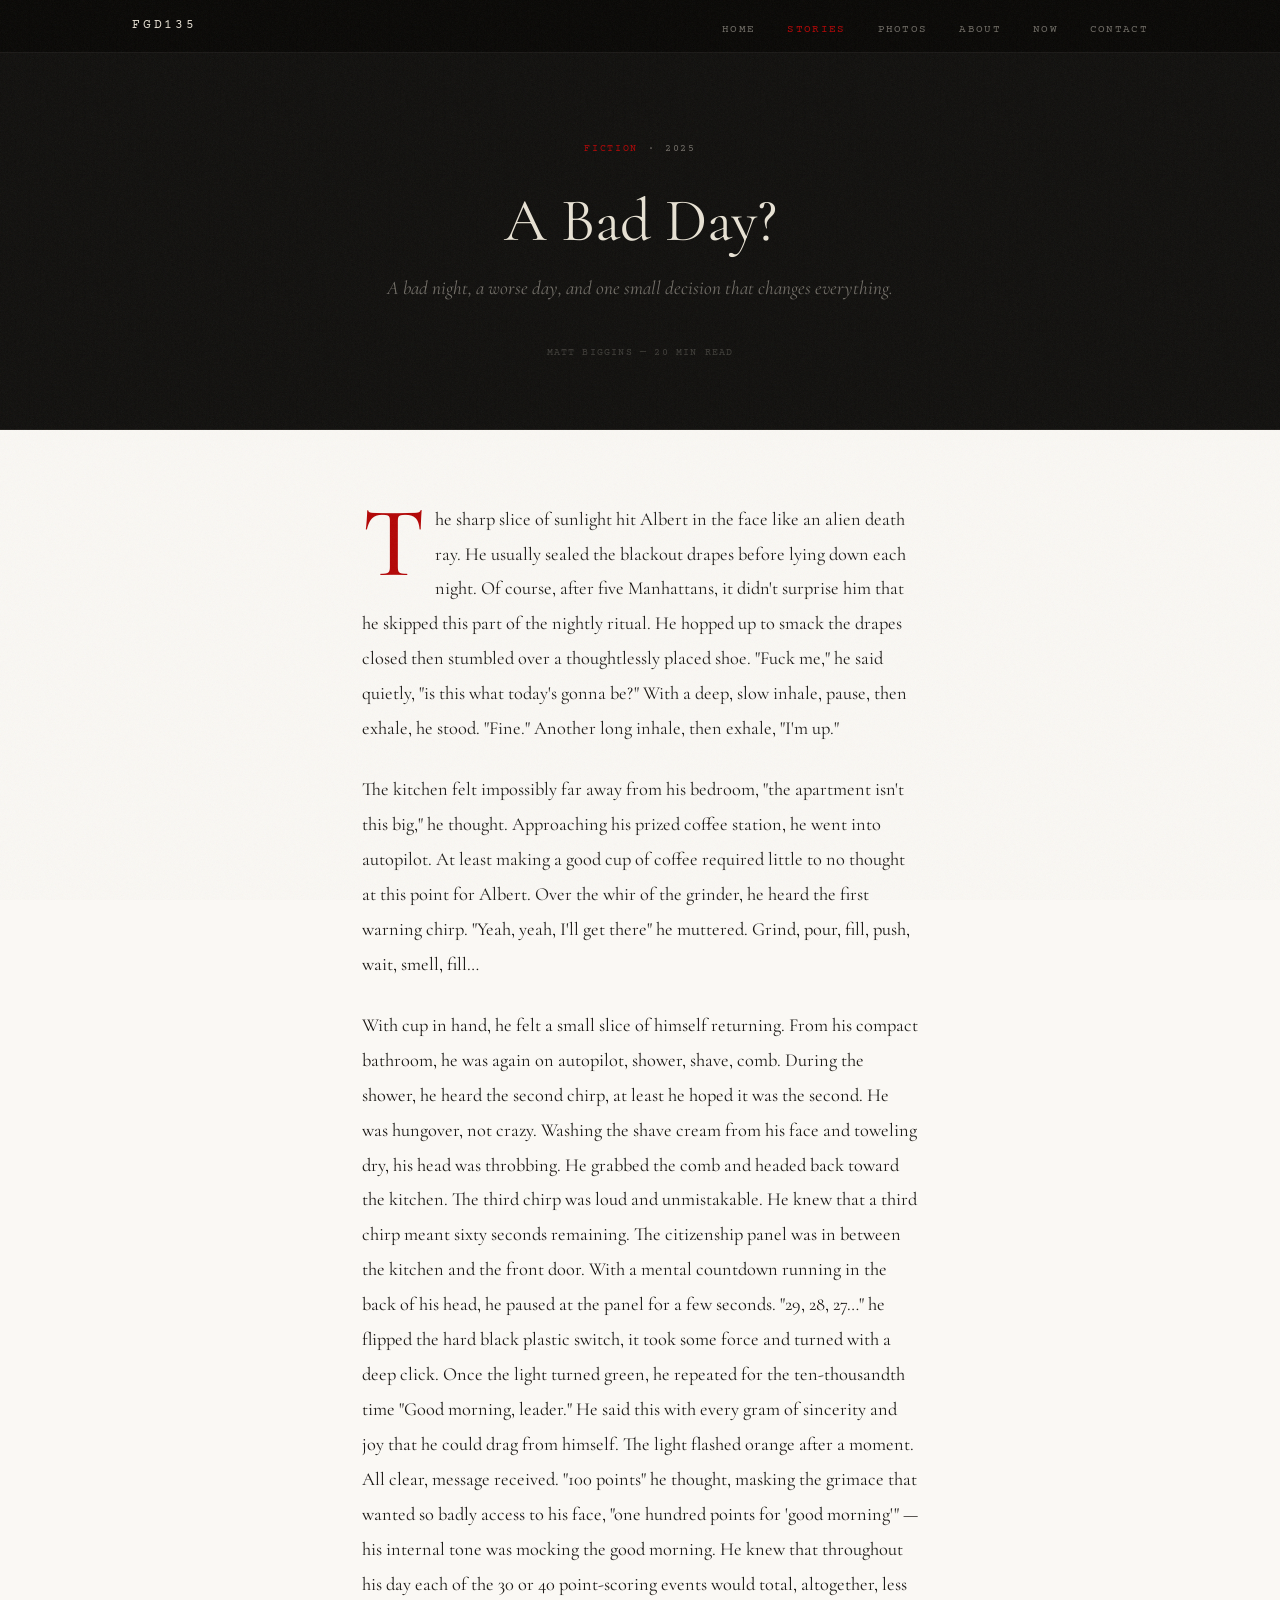
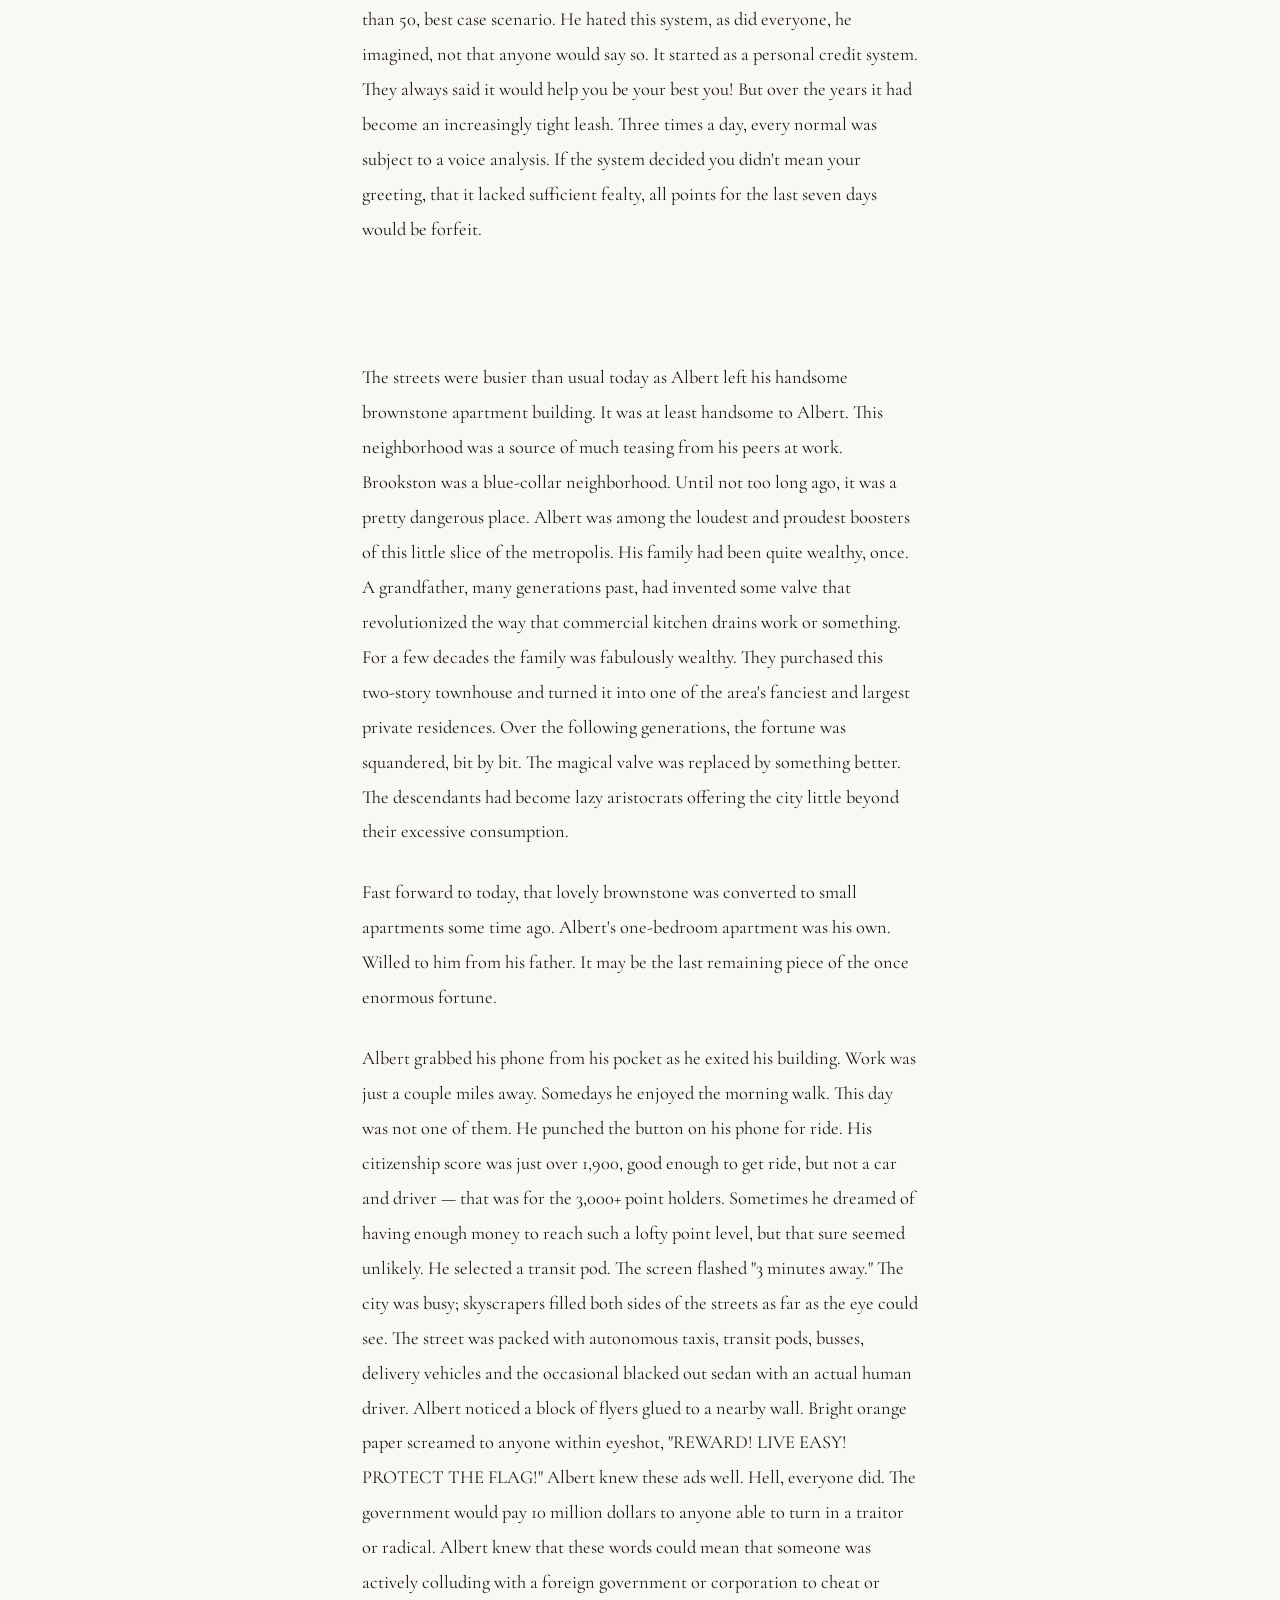
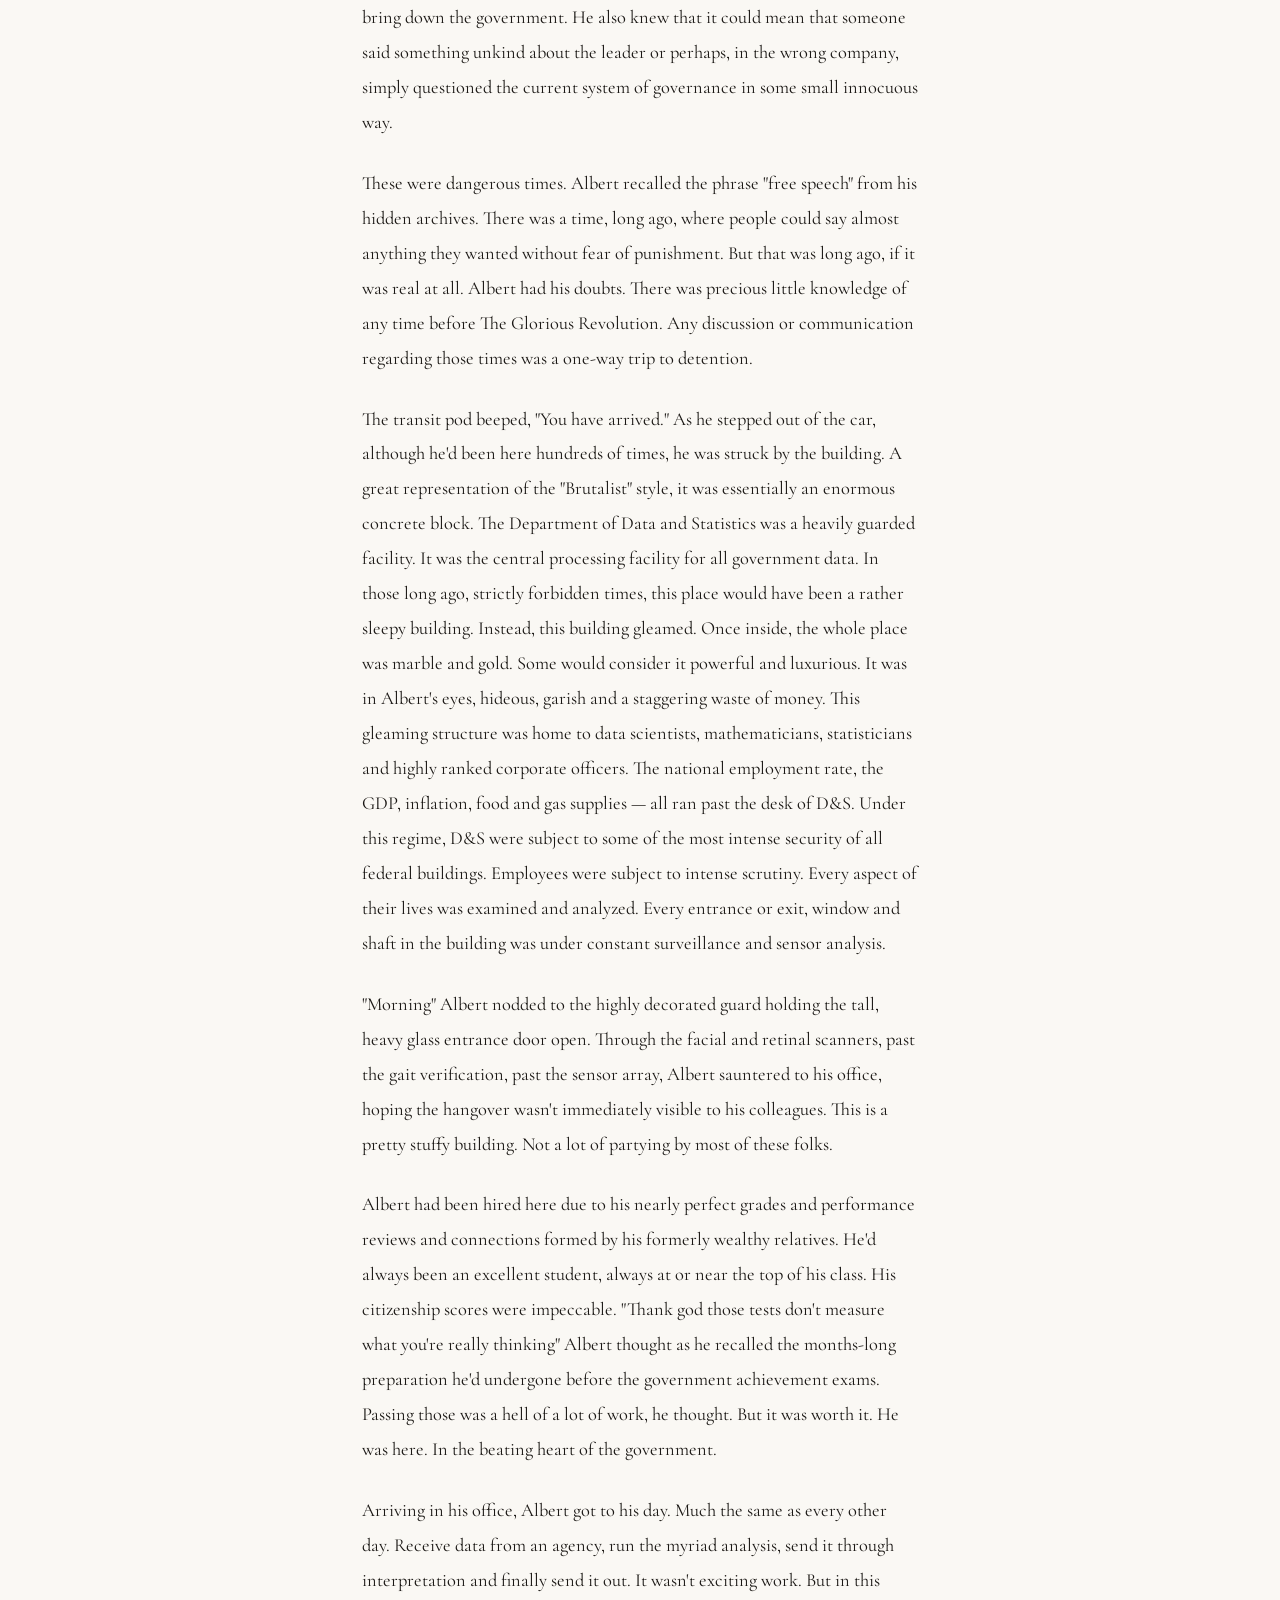
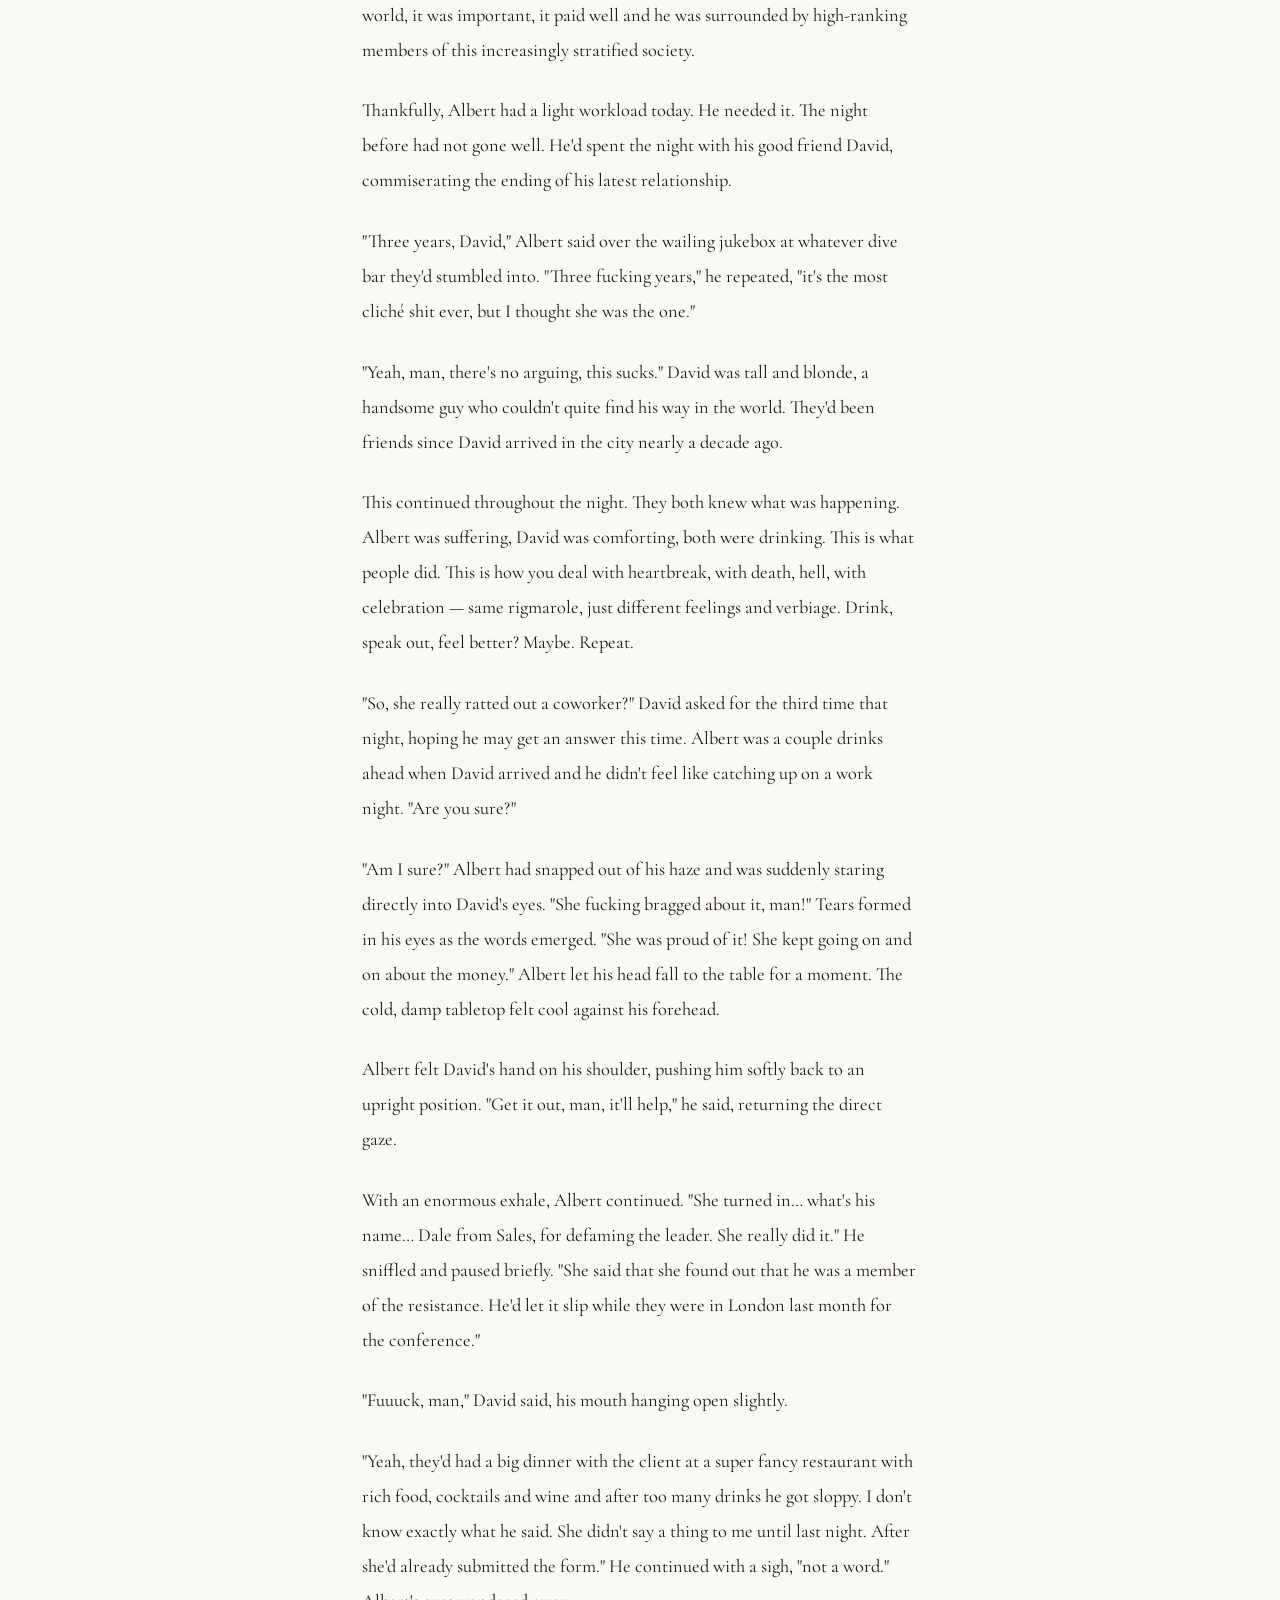
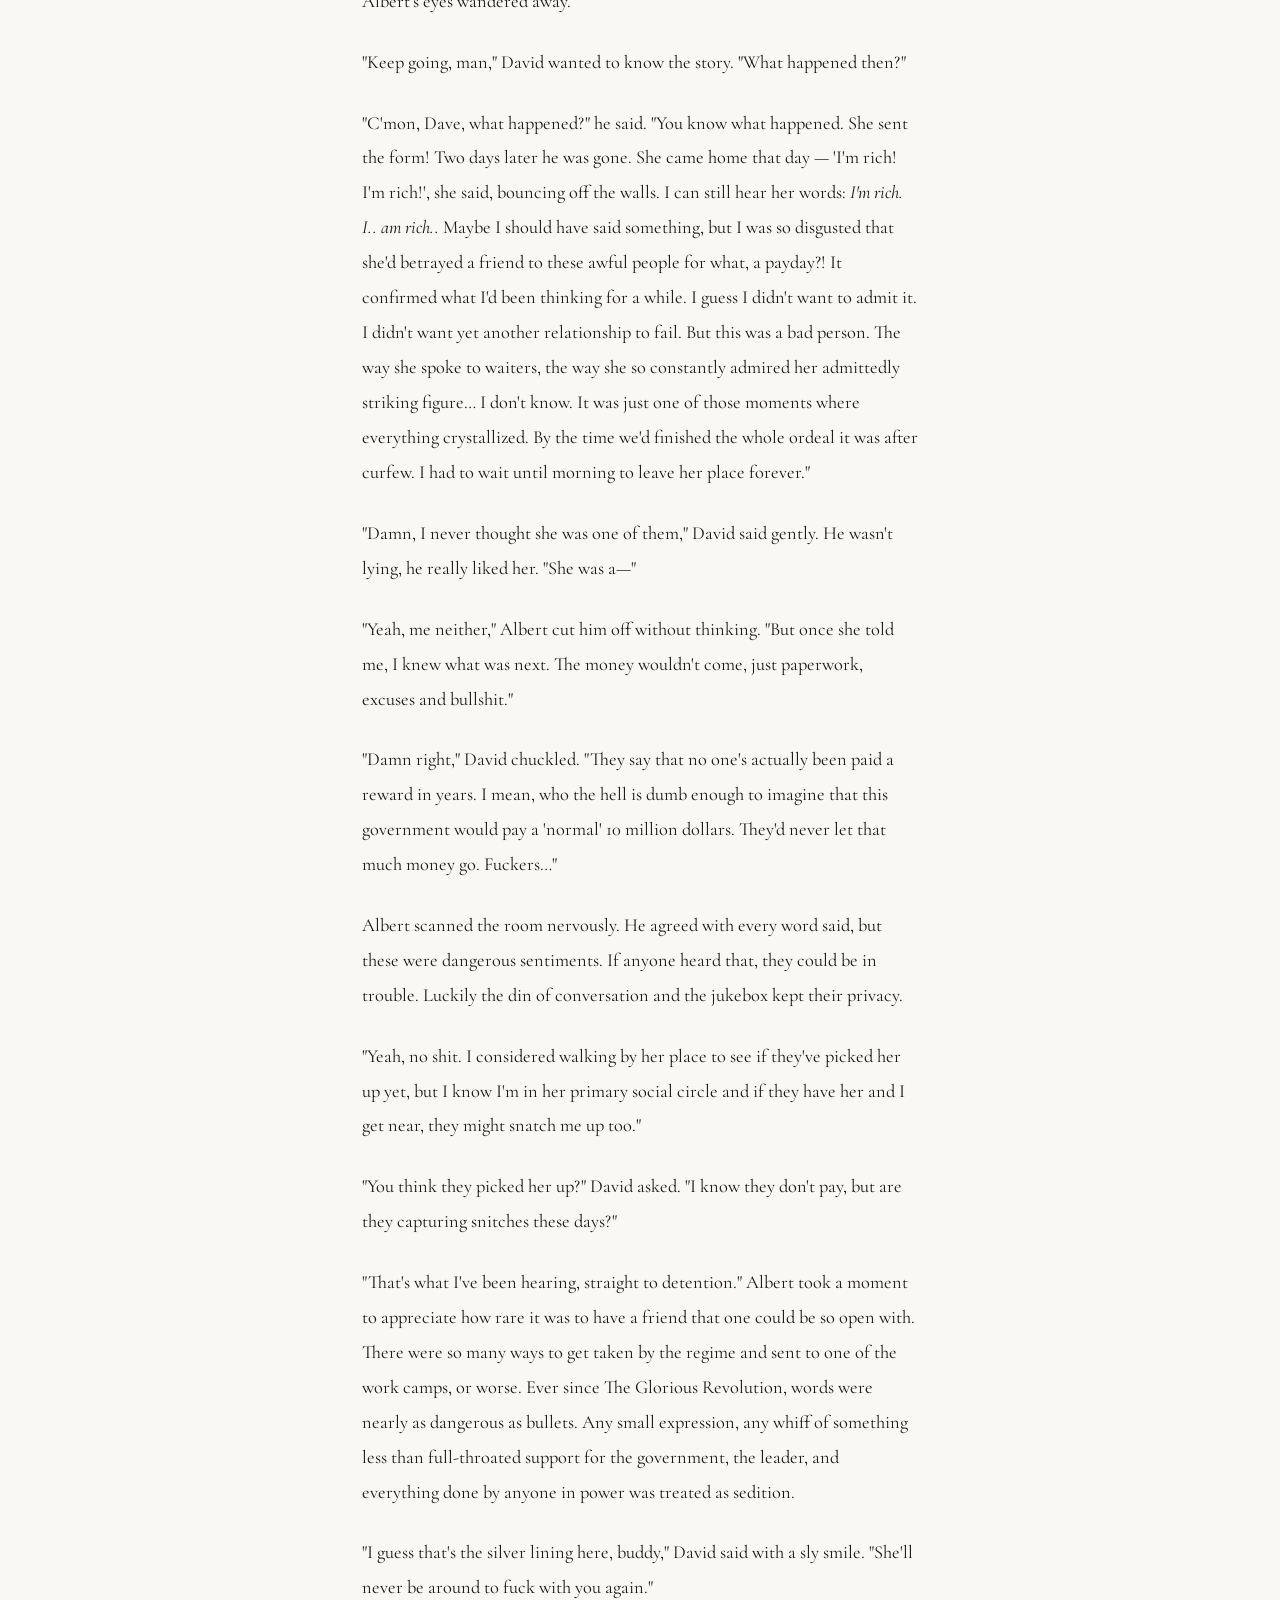
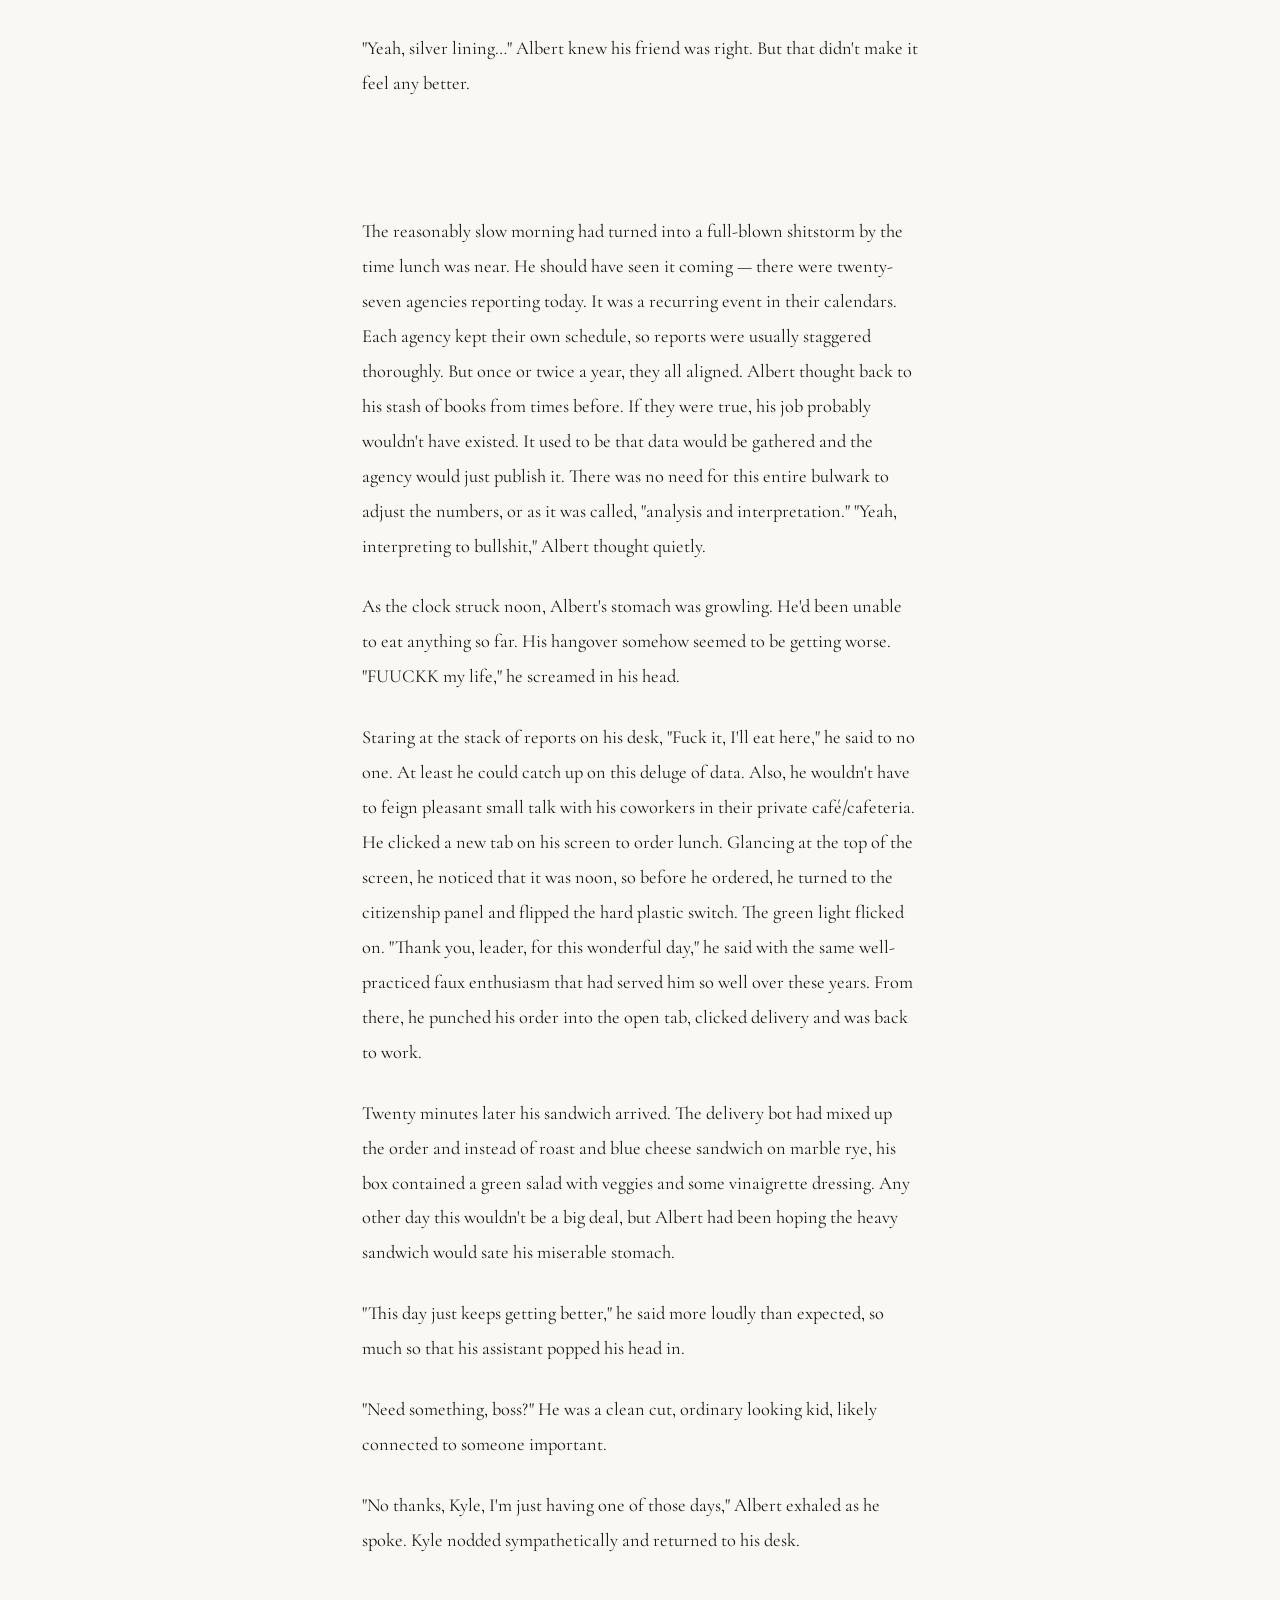
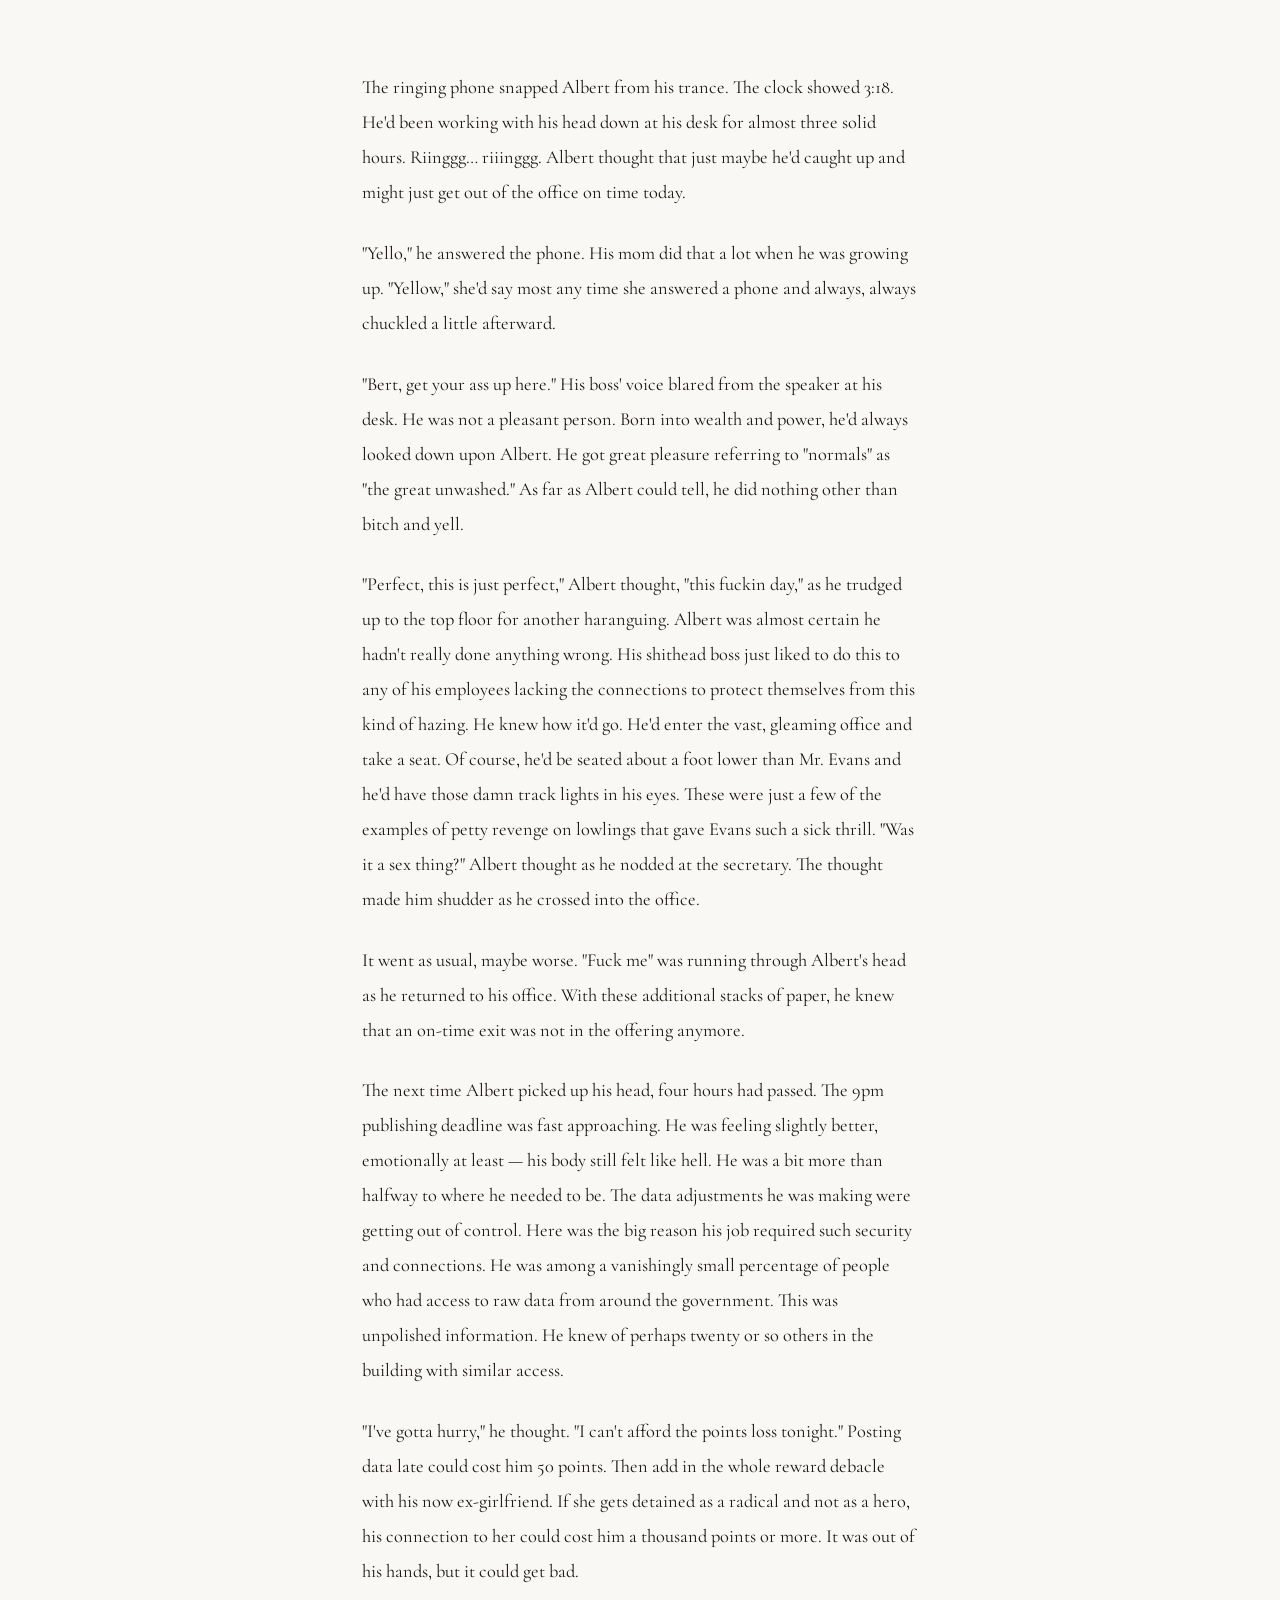
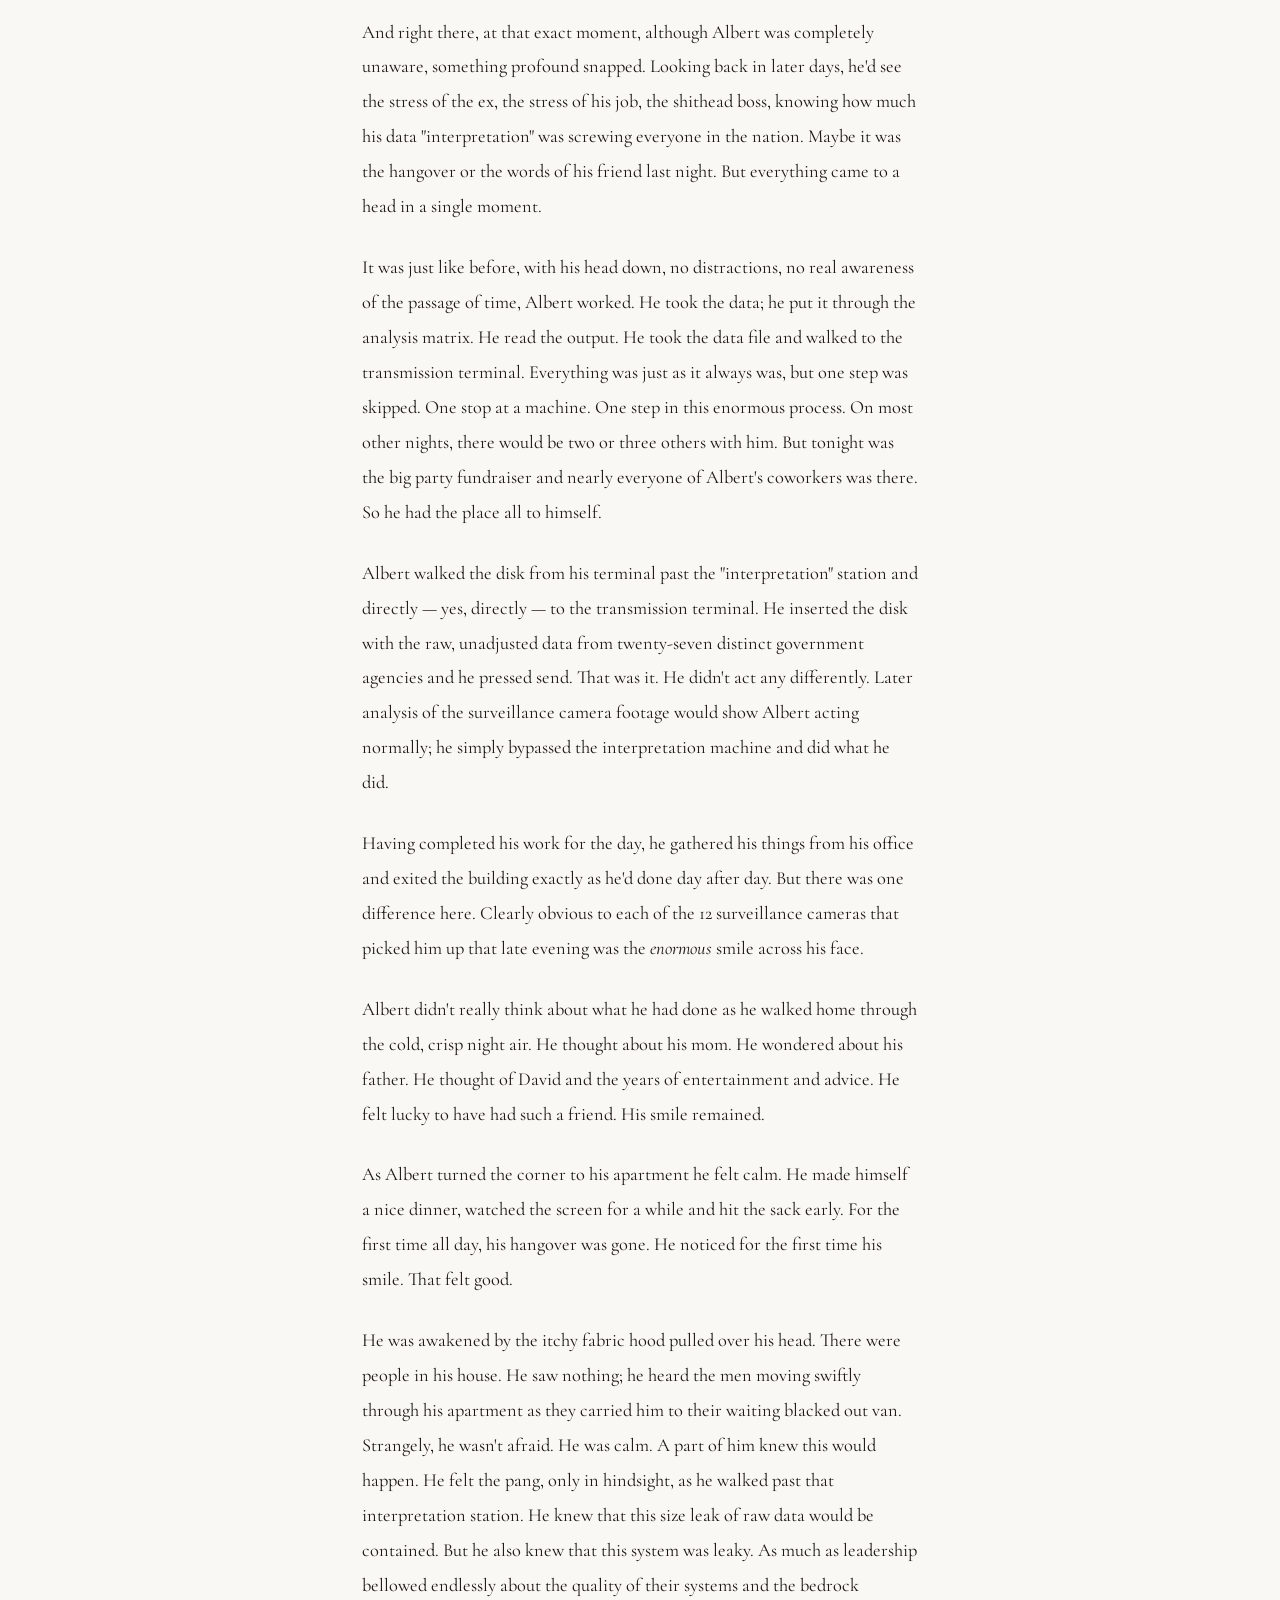
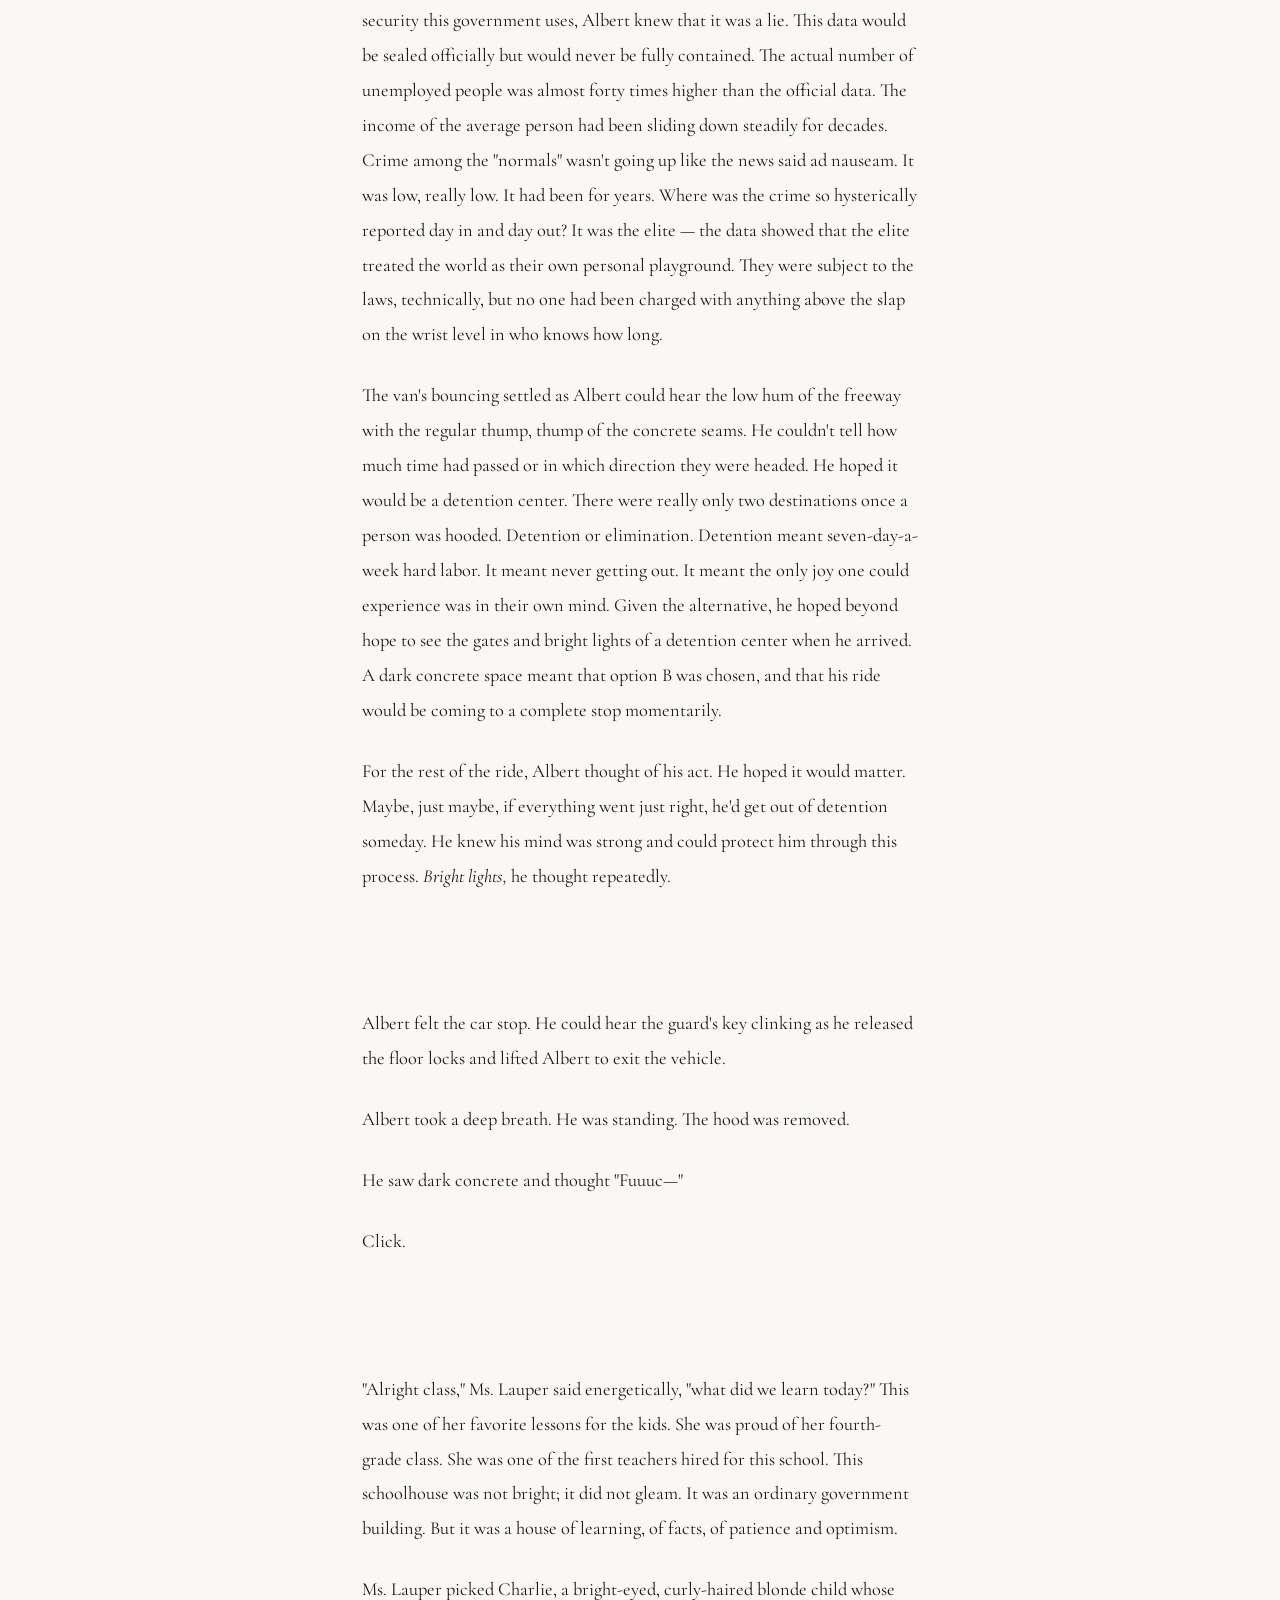
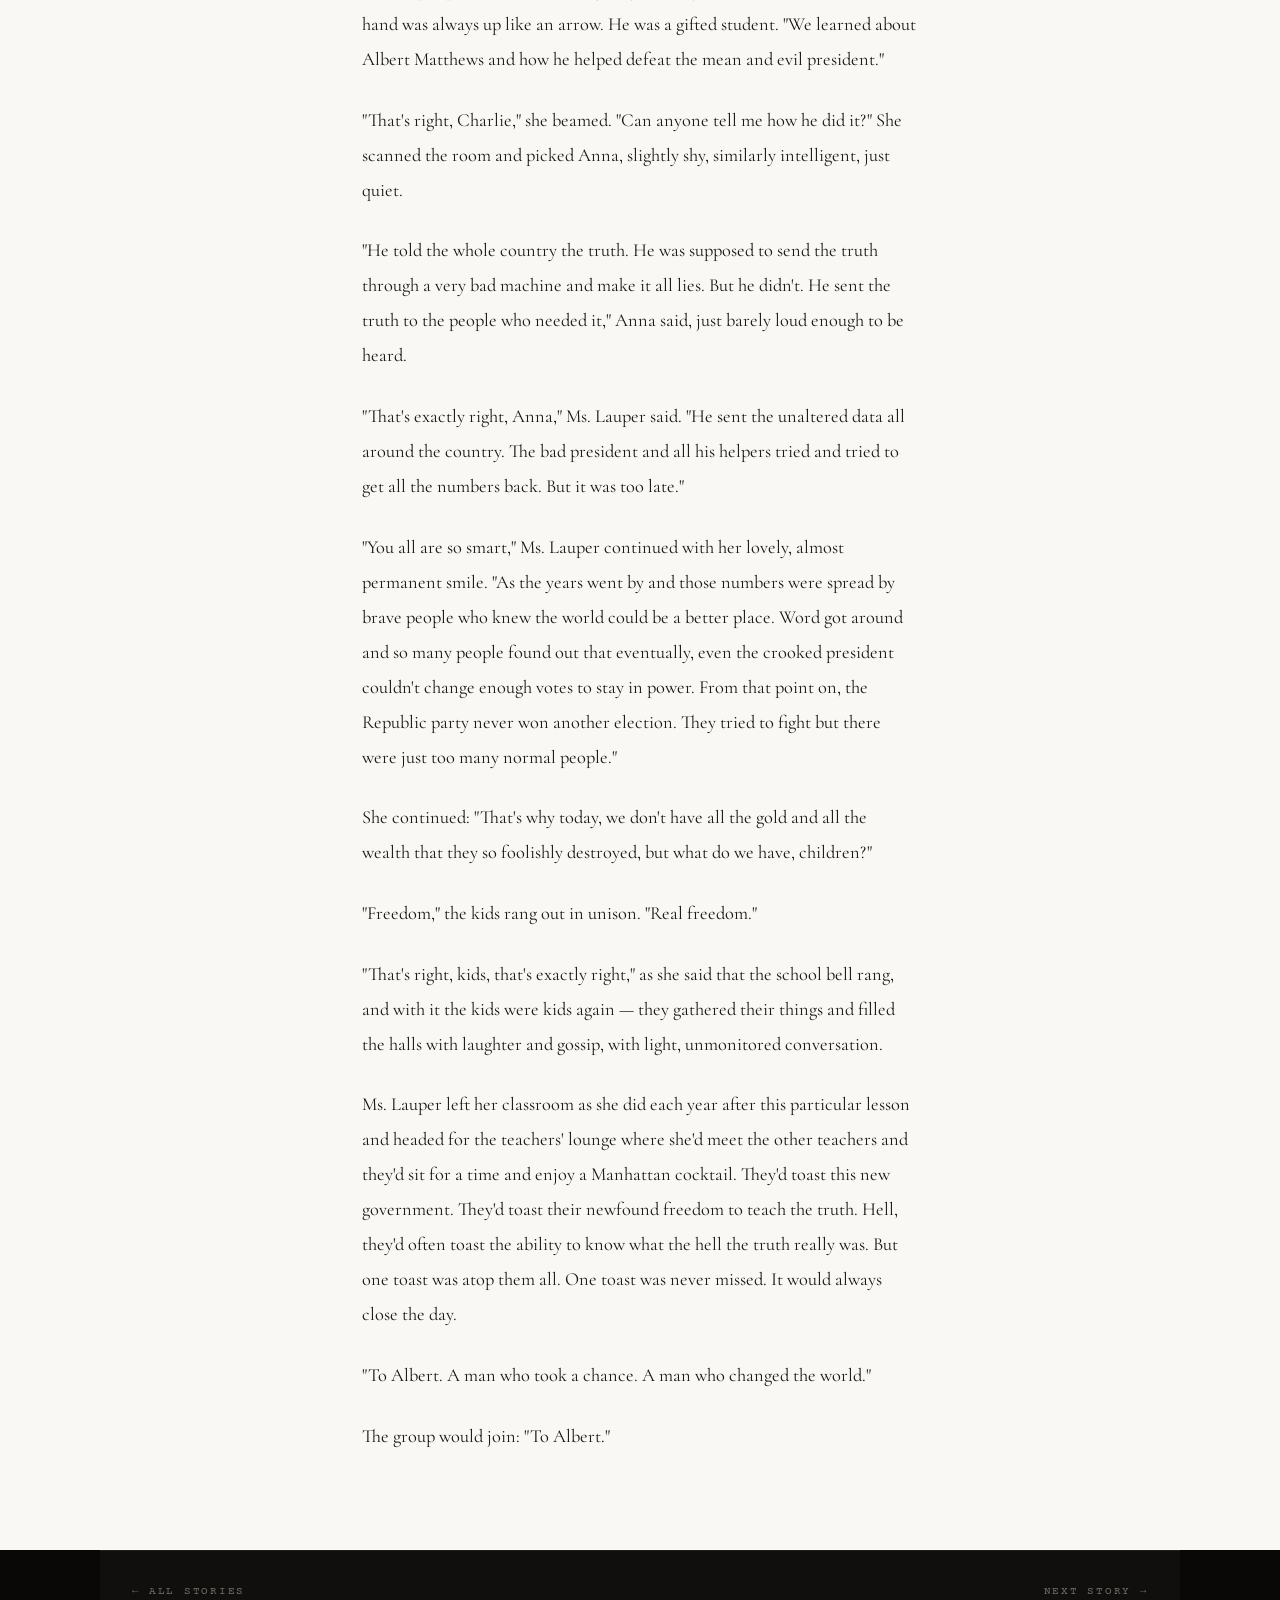
==== badday.html @ f37968ff "Redesign hero: animated signal graphic, horizontal layout, new palette - Replace photo hero with ful" ====
<!DOCTYPE html>
<html lang="en">
<head>
  <meta charset="UTF-8" />
  <meta name="viewport" content="width=device-width, initial-scale=1.0" />
  <title>A Bad Day? — fgd135</title>
  <link rel="preconnect" href="https://fonts.googleapis.com" />
  <link rel="preconnect" href="https://fonts.gstatic.com" crossorigin />
  <link href="https://fonts.googleapis.com/css2?family=Cormorant+Garamond:ital,wght@0,300;0,400;0,500;0,600;1,300;1,400;1,500&family=Courier+Prime:ital,wght@0,400;0,700;1,400&family=Bebas+Neue&display=swap" rel="stylesheet" />
  <link rel="stylesheet" href="styles.css" />
</head>
<body>

<nav>
  <div class="nav-inner">
    <a class="nav-logo" href="index.html">fgd135</a>
    <ul class="nav-links">
      <li><a href="index.html">Home</a></li>
      <li><a href="stories.html" class="active">Stories</a></li>
      <li><a href="photos.html">Photos</a></li>
      <li><a href="index.html">About</a></li>
      <li><a href="index.html">Now</a></li>
      <li><a href="index.html">Contact</a></li>
    </ul>
    <button class="nav-burger" onclick="document.getElementById('mobileMenu').classList.toggle('open')" aria-label="Menu">
      <span></span><span></span><span></span>
    </button>
  </div>
</nav>

<div class="mobile-menu" id="mobileMenu">
  <button class="mobile-close" onclick="document.getElementById('mobileMenu').classList.toggle('open')">✕ Close</button>
  <a href="index.html">Home</a>
  <a href="stories.html">Stories</a>
  <a href="photos.html">Photos</a>
  <a href="index.html">About</a>
  <a href="index.html">Now</a>
  <a href="index.html">Contact</a>
</div>

<div class="reader-header">
  <div class="container">
    <div class="reader-meta">
      <span class="label cr">Fiction</span><span class="label">·</span>
      <span class="label">2025</span>
    </div>
    <h1 class="reader-title">A Bad Day?</h1>
    <p class="reader-lede">A bad night, a worse day, and one small decision that changes everything.</p>
    <span class="reader-byline">Matt Biggins — 20 min read</span>
  </div>
</div>

<div class="reader-body">
  <div class="container">

    <p>The sharp slice of sunlight hit Albert in the face like an alien death ray. He usually sealed the blackout drapes before lying down each night. Of course, after five Manhattans, it didn't surprise him that he skipped this part of the nightly ritual. He hopped up to smack the drapes closed then stumbled over a thoughtlessly placed shoe. "Fuck me," he said quietly, "is this what today's gonna be?" With a deep, slow inhale, pause, then exhale, he stood. "Fine." Another long inhale, then exhale, "I'm up."</p>

    <p>The kitchen felt impossibly far away from his bedroom, "the apartment isn't this big," he thought. Approaching his prized coffee station, he went into autopilot. At least making a good cup of coffee required little to no thought at this point for Albert. Over the whir of the grinder, he heard the first warning chirp. "Yeah, yeah, I'll get there" he muttered. Grind, pour, fill, push, wait, smell, fill…</p>

    <p>With cup in hand, he felt a small slice of himself returning. From his compact bathroom, he was again on autopilot, shower, shave, comb. During the shower, he heard the second chirp, at least he hoped it was the second. He was hungover, not crazy. Washing the shave cream from his face and toweling dry, his head was throbbing. He grabbed the comb and headed back toward the kitchen. The third chirp was loud and unmistakable. He knew that a third chirp meant sixty seconds remaining. The citizenship panel was in between the kitchen and the front door. With a mental countdown running in the back of his head, he paused at the panel for a few seconds. "29, 28, 27…" he flipped the hard black plastic switch, it took some force and turned with a deep click. Once the light turned green, he repeated for the ten-thousandth time "Good morning, leader." He said this with every gram of sincerity and joy that he could drag from himself. The light flashed orange after a moment. All clear, message received. "100 points" he thought, masking the grimace that wanted so badly access to his face, "one hundred points for 'good morning'" — his internal tone was mocking the good morning. He knew that throughout his day each of the 30 or 40 point-scoring events would total, altogether, less than 50, best case scenario. He hated this system, as did everyone, he imagined, not that anyone would say so. It started as a personal credit system. They always said it would help you be your best you! But over the years it had become an increasingly tight leash. Three times a day, every normal was subject to a voice analysis. If the system decided you didn't mean your greeting, that it lacked sufficient fealty, all points for the last seven days would be forfeit.</p>

    <hr class="story-break" />

    <p>The streets were busier than usual today as Albert left his handsome brownstone apartment building. It was at least handsome to Albert. This neighborhood was a source of much teasing from his peers at work. Brookston was a blue-collar neighborhood. Until not too long ago, it was a pretty dangerous place. Albert was among the loudest and proudest boosters of this little slice of the metropolis. His family had been quite wealthy, once. A grandfather, many generations past, had invented some valve that revolutionized the way that commercial kitchen drains work or something. For a few decades the family was fabulously wealthy. They purchased this two-story townhouse and turned it into one of the area's fanciest and largest private residences. Over the following generations, the fortune was squandered, bit by bit. The magical valve was replaced by something better. The descendants had become lazy aristocrats offering the city little beyond their excessive consumption.</p>

    <p>Fast forward to today, that lovely brownstone was converted to small apartments some time ago. Albert's one-bedroom apartment was his own. Willed to him from his father. It may be the last remaining piece of the once enormous fortune.</p>

    <p>Albert grabbed his phone from his pocket as he exited his building. Work was just a couple miles away. Somedays he enjoyed the morning walk. This day was not one of them. He punched the button on his phone for ride. His citizenship score was just over 1,900, good enough to get ride, but not a car and driver — that was for the 3,000+ point holders. Sometimes he dreamed of having enough money to reach such a lofty point level, but that sure seemed unlikely. He selected a transit pod. The screen flashed "3 minutes away." The city was busy; skyscrapers filled both sides of the streets as far as the eye could see. The street was packed with autonomous taxis, transit pods, busses, delivery vehicles and the occasional blacked out sedan with an actual human driver. Albert noticed a block of flyers glued to a nearby wall. Bright orange paper screamed to anyone within eyeshot, "REWARD! LIVE EASY! PROTECT THE FLAG!" Albert knew these ads well. Hell, everyone did. The government would pay 10 million dollars to anyone able to turn in a traitor or radical. Albert knew that these words could mean that someone was actively colluding with a foreign government or corporation to cheat or bring down the government. He also knew that it could mean that someone said something unkind about the leader or perhaps, in the wrong company, simply questioned the current system of governance in some small innocuous way.</p>

    <p>These were dangerous times. Albert recalled the phrase "free speech" from his hidden archives. There was a time, long ago, where people could say almost anything they wanted without fear of punishment. But that was long ago, if it was real at all. Albert had his doubts. There was precious little knowledge of any time before The Glorious Revolution. Any discussion or communication regarding those times was a one-way trip to detention.</p>

    <p>The transit pod beeped, "You have arrived." As he stepped out of the car, although he'd been here hundreds of times, he was struck by the building. A great representation of the "Brutalist" style, it was essentially an enormous concrete block. The Department of Data and Statistics was a heavily guarded facility. It was the central processing facility for all government data. In those long ago, strictly forbidden times, this place would have been a rather sleepy building. Instead, this building gleamed. Once inside, the whole place was marble and gold. Some would consider it powerful and luxurious. It was in Albert's eyes, hideous, garish and a staggering waste of money. This gleaming structure was home to data scientists, mathematicians, statisticians and highly ranked corporate officers. The national employment rate, the GDP, inflation, food and gas supplies — all ran past the desk of D&amp;S. Under this regime, D&amp;S were subject to some of the most intense security of all federal buildings. Employees were subject to intense scrutiny. Every aspect of their lives was examined and analyzed. Every entrance or exit, window and shaft in the building was under constant surveillance and sensor analysis.</p>

    <p>"Morning" Albert nodded to the highly decorated guard holding the tall, heavy glass entrance door open. Through the facial and retinal scanners, past the gait verification, past the sensor array, Albert sauntered to his office, hoping the hangover wasn't immediately visible to his colleagues. This is a pretty stuffy building. Not a lot of partying by most of these folks.</p>

    <p>Albert had been hired here due to his nearly perfect grades and performance reviews and connections formed by his formerly wealthy relatives. He'd always been an excellent student, always at or near the top of his class. His citizenship scores were impeccable. "Thank god those tests don't measure what you're really thinking" Albert thought as he recalled the months-long preparation he'd undergone before the government achievement exams. Passing those was a hell of a lot of work, he thought. But it was worth it. He was here. In the beating heart of the government.</p>

    <p>Arriving in his office, Albert got to his day. Much the same as every other day. Receive data from an agency, run the myriad analysis, send it through interpretation and finally send it out. It wasn't exciting work. But in this world, it was important, it paid well and he was surrounded by high-ranking members of this increasingly stratified society.</p>

    <p>Thankfully, Albert had a light workload today. He needed it. The night before had not gone well. He'd spent the night with his good friend David, commiserating the ending of his latest relationship.</p>

    <p>"Three years, David," Albert said over the wailing jukebox at whatever dive bar they'd stumbled into. "Three fucking years," he repeated, "it's the most cliché shit ever, but I thought she was the one."</p>

    <p>"Yeah, man, there's no arguing, this sucks." David was tall and blonde, a handsome guy who couldn't quite find his way in the world. They'd been friends since David arrived in the city nearly a decade ago.</p>

    <p>This continued throughout the night. They both knew what was happening. Albert was suffering, David was comforting, both were drinking. This is what people did. This is how you deal with heartbreak, with death, hell, with celebration — same rigmarole, just different feelings and verbiage. Drink, speak out, feel better? Maybe. Repeat.</p>

    <p>"So, she really ratted out a coworker?" David asked for the third time that night, hoping he may get an answer this time. Albert was a couple drinks ahead when David arrived and he didn't feel like catching up on a work night. "Are you sure?"</p>

    <p>"Am I sure?" Albert had snapped out of his haze and was suddenly staring directly into David's eyes. "She fucking bragged about it, man!" Tears formed in his eyes as the words emerged. "She was proud of it! She kept going on and on about the money." Albert let his head fall to the table for a moment. The cold, damp tabletop felt cool against his forehead.</p>

    <p>Albert felt David's hand on his shoulder, pushing him softly back to an upright position. "Get it out, man, it'll help," he said, returning the direct gaze.</p>

    <p>With an enormous exhale, Albert continued. "She turned in… what's his name… Dale from Sales, for defaming the leader. She really did it." He sniffled and paused briefly. "She said that she found out that he was a member of the resistance. He'd let it slip while they were in London last month for the conference."</p>

    <p>"Fuuuck, man," David said, his mouth hanging open slightly.</p>

    <p>"Yeah, they'd had a big dinner with the client at a super fancy restaurant with rich food, cocktails and wine and after too many drinks he got sloppy. I don't know exactly what he said. She didn't say a thing to me until last night. After she'd already submitted the form." He continued with a sigh, "not a word." Albert's eyes wandered away.</p>

    <p>"Keep going, man," David wanted to know the story. "What happened then?"</p>

    <p>"C'mon, Dave, what happened?" he said. "You know what happened. She sent the form! Two days later he was gone. She came home that day — 'I'm rich! I'm rich!', she said, bouncing off the walls. I can still hear her words: <em>I'm rich. I.. am rich..</em> Maybe I should have said something, but I was so disgusted that she'd betrayed a friend to these awful people for what, a payday?! It confirmed what I'd been thinking for a while. I guess I didn't want to admit it. I didn't want yet another relationship to fail. But this was a bad person. The way she spoke to waiters, the way she so constantly admired her admittedly striking figure… I don't know. It was just one of those moments where everything crystallized. By the time we'd finished the whole ordeal it was after curfew. I had to wait until morning to leave her place forever."</p>

    <p>"Damn, I never thought she was one of them," David said gently. He wasn't lying, he really liked her. "She was a—"</p>

    <p>"Yeah, me neither," Albert cut him off without thinking. "But once she told me, I knew what was next. The money wouldn't come, just paperwork, excuses and bullshit."</p>

    <p>"Damn right," David chuckled. "They say that no one's actually been paid a reward in years. I mean, who the hell is dumb enough to imagine that this government would pay a 'normal' 10 million dollars. They'd never let that much money go. Fuckers…"</p>

    <p>Albert scanned the room nervously. He agreed with every word said, but these were dangerous sentiments. If anyone heard that, they could be in trouble. Luckily the din of conversation and the jukebox kept their privacy.</p>

    <p>"Yeah, no shit. I considered walking by her place to see if they've picked her up yet, but I know I'm in her primary social circle and if they have her and I get near, they might snatch me up too."</p>

    <p>"You think they picked her up?" David asked. "I know they don't pay, but are they capturing snitches these days?"</p>

    <p>"That's what I've been hearing, straight to detention." Albert took a moment to appreciate how rare it was to have a friend that one could be so open with. There were so many ways to get taken by the regime and sent to one of the work camps, or worse. Ever since The Glorious Revolution, words were nearly as dangerous as bullets. Any small expression, any whiff of something less than full-throated support for the government, the leader, and everything done by anyone in power was treated as sedition.</p>

    <p>"I guess that's the silver lining here, buddy," David said with a sly smile. "She'll never be around to fuck with you again."</p>

    <p>"Yeah, silver lining…" Albert knew his friend was right. But that didn't make it feel any better.</p>

    <hr class="story-break" />

    <p>The reasonably slow morning had turned into a full-blown shitstorm by the time lunch was near. He should have seen it coming — there were twenty-seven agencies reporting today. It was a recurring event in their calendars. Each agency kept their own schedule, so reports were usually staggered thoroughly. But once or twice a year, they all aligned. Albert thought back to his stash of books from times before. If they were true, his job probably wouldn't have existed. It used to be that data would be gathered and the agency would just publish it. There was no need for this entire bulwark to adjust the numbers, or as it was called, "analysis and interpretation." "Yeah, interpreting to bullshit," Albert thought quietly.</p>

    <p>As the clock struck noon, Albert's stomach was growling. He'd been unable to eat anything so far. His hangover somehow seemed to be getting worse. "FUUCKK my life," he screamed in his head.</p>

    <p>Staring at the stack of reports on his desk, "Fuck it, I'll eat here," he said to no one. At least he could catch up on this deluge of data. Also, he wouldn't have to feign pleasant small talk with his coworkers in their private café/cafeteria. He clicked a new tab on his screen to order lunch. Glancing at the top of the screen, he noticed that it was noon, so before he ordered, he turned to the citizenship panel and flipped the hard plastic switch. The green light flicked on. "Thank you, leader, for this wonderful day," he said with the same well-practiced faux enthusiasm that had served him so well over these years. From there, he punched his order into the open tab, clicked delivery and was back to work.</p>

    <p>Twenty minutes later his sandwich arrived. The delivery bot had mixed up the order and instead of roast and blue cheese sandwich on marble rye, his box contained a green salad with veggies and some vinaigrette dressing. Any other day this wouldn't be a big deal, but Albert had been hoping the heavy sandwich would sate his miserable stomach.</p>

    <p>"This day just keeps getting better," he said more loudly than expected, so much so that his assistant popped his head in.</p>

    <p>"Need something, boss?" He was a clean cut, ordinary looking kid, likely connected to someone important.</p>

    <p>"No thanks, Kyle, I'm just having one of those days," Albert exhaled as he spoke. Kyle nodded sympathetically and returned to his desk.</p>

    <hr class="story-break" />

    <p>The ringing phone snapped Albert from his trance. The clock showed 3:18. He'd been working with his head down at his desk for almost three solid hours. Riinggg… riiinggg. Albert thought that just maybe he'd caught up and might just get out of the office on time today.</p>

    <p>"Yello," he answered the phone. His mom did that a lot when he was growing up. "Yellow," she'd say most any time she answered a phone and always, always chuckled a little afterward.</p>

    <p>"Bert, get your ass up here." His boss' voice blared from the speaker at his desk. He was not a pleasant person. Born into wealth and power, he'd always looked down upon Albert. He got great pleasure referring to "normals" as "the great unwashed." As far as Albert could tell, he did nothing other than bitch and yell.</p>

    <p>"Perfect, this is just perfect," Albert thought, "this fuckin day," as he trudged up to the top floor for another haranguing. Albert was almost certain he hadn't really done anything wrong. His shithead boss just liked to do this to any of his employees lacking the connections to protect themselves from this kind of hazing. He knew how it'd go. He'd enter the vast, gleaming office and take a seat. Of course, he'd be seated about a foot lower than Mr. Evans and he'd have those damn track lights in his eyes. These were just a few of the examples of petty revenge on lowlings that gave Evans such a sick thrill. "Was it a sex thing?" Albert thought as he nodded at the secretary. The thought made him shudder as he crossed into the office.</p>

    <p>It went as usual, maybe worse. "Fuck me" was running through Albert's head as he returned to his office. With these additional stacks of paper, he knew that an on-time exit was not in the offering anymore.</p>

    <p>The next time Albert picked up his head, four hours had passed. The 9pm publishing deadline was fast approaching. He was feeling slightly better, emotionally at least — his body still felt like hell. He was a bit more than halfway to where he needed to be. The data adjustments he was making were getting out of control. Here was the big reason his job required such security and connections. He was among a vanishingly small percentage of people who had access to raw data from around the government. This was unpolished information. He knew of perhaps twenty or so others in the building with similar access.</p>

    <p>"I've gotta hurry," he thought. "I can't afford the points loss tonight." Posting data late could cost him 50 points. Then add in the whole reward debacle with his now ex-girlfriend. If she gets detained as a radical and not as a hero, his connection to her could cost him a thousand points or more. It was out of his hands, but it could get bad.</p>

    <p>And right there, at that exact moment, although Albert was completely unaware, something profound snapped. Looking back in later days, he'd see the stress of the ex, the stress of his job, the shithead boss, knowing how much his data "interpretation" was screwing everyone in the nation. Maybe it was the hangover or the words of his friend last night. But everything came to a head in a single moment.</p>

    <p>It was just like before, with his head down, no distractions, no real awareness of the passage of time, Albert worked. He took the data; he put it through the analysis matrix. He read the output. He took the data file and walked to the transmission terminal. Everything was just as it always was, but one step was skipped. One stop at a machine. One step in this enormous process. On most other nights, there would be two or three others with him. But tonight was the big party fundraiser and nearly everyone of Albert's coworkers was there. So he had the place all to himself.</p>

    <p>Albert walked the disk from his terminal past the "interpretation" station and directly — yes, directly — to the transmission terminal. He inserted the disk with the raw, unadjusted data from twenty-seven distinct government agencies and he pressed send. That was it. He didn't act any differently. Later analysis of the surveillance camera footage would show Albert acting normally; he simply bypassed the interpretation machine and did what he did.</p>

    <p>Having completed his work for the day, he gathered his things from his office and exited the building exactly as he'd done day after day. But there was one difference here. Clearly obvious to each of the 12 surveillance cameras that picked him up that late evening was the <em>enormous</em> smile across his face.</p>

    <p>Albert didn't really think about what he had done as he walked home through the cold, crisp night air. He thought about his mom. He wondered about his father. He thought of David and the years of entertainment and advice. He felt lucky to have had such a friend. His smile remained.</p>

    <p>As Albert turned the corner to his apartment he felt calm. He made himself a nice dinner, watched the screen for a while and hit the sack early. For the first time all day, his hangover was gone. He noticed for the first time his smile. That felt good.</p>

    <p>He was awakened by the itchy fabric hood pulled over his head. There were people in his house. He saw nothing; he heard the men moving swiftly through his apartment as they carried him to their waiting blacked out van. Strangely, he wasn't afraid. He was calm. A part of him knew this would happen. He felt the pang, only in hindsight, as he walked past that interpretation station. He knew that this size leak of raw data would be contained. But he also knew that this system was leaky. As much as leadership bellowed endlessly about the quality of their systems and the bedrock security this government uses, Albert knew that it was a lie. This data would be sealed officially but would never be fully contained. The actual number of unemployed people was almost forty times higher than the official data. The income of the average person had been sliding down steadily for decades. Crime among the "normals" wasn't going up like the news said ad nauseam. It was low, really low. It had been for years. Where was the crime so hysterically reported day in and day out? It was the elite — the data showed that the elite treated the world as their own personal playground. They were subject to the laws, technically, but no one had been charged with anything above the slap on the wrist level in who knows how long.</p>

    <p>The van's bouncing settled as Albert could hear the low hum of the freeway with the regular thump, thump of the concrete seams. He couldn't tell how much time had passed or in which direction they were headed. He hoped it would be a detention center. There were really only two destinations once a person was hooded. Detention or elimination. Detention meant seven-day-a-week hard labor. It meant never getting out. It meant the only joy one could experience was in their own mind. Given the alternative, he hoped beyond hope to see the gates and bright lights of a detention center when he arrived. A dark concrete space meant that option B was chosen, and that his ride would be coming to a complete stop momentarily.</p>

    <p>For the rest of the ride, Albert thought of his act. He hoped it would matter. Maybe, just maybe, if everything went just right, he'd get out of detention someday. He knew his mind was strong and could protect him through this process. <em>Bright lights,</em> he thought repeatedly.</p>

    <hr class="story-break" />

    <p>Albert felt the car stop. He could hear the guard's key clinking as he released the floor locks and lifted Albert to exit the vehicle.</p>

    <p>Albert took a deep breath. He was standing. The hood was removed.</p>

    <p>He saw dark concrete and thought "Fuuuc—"</p>

    <p>Click.</p>

    <hr class="story-break" />

    <p>"Alright class," Ms. Lauper said energetically, "what did we learn today?" This was one of her favorite lessons for the kids. She was proud of her fourth-grade class. She was one of the first teachers hired for this school. This schoolhouse was not bright; it did not gleam. It was an ordinary government building. But it was a house of learning, of facts, of patience and optimism.</p>

    <p>Ms. Lauper picked Charlie, a bright-eyed, curly-haired blonde child whose hand was always up like an arrow. He was a gifted student. "We learned about Albert Matthews and how he helped defeat the mean and evil president."</p>

    <p>"That's right, Charlie," she beamed. "Can anyone tell me how he did it?" She scanned the room and picked Anna, slightly shy, similarly intelligent, just quiet.</p>

    <p>"He told the whole country the truth. He was supposed to send the truth through a very bad machine and make it all lies. But he didn't. He sent the truth to the people who needed it," Anna said, just barely loud enough to be heard.</p>

    <p>"That's exactly right, Anna," Ms. Lauper said. "He sent the unaltered data all around the country. The bad president and all his helpers tried and tried to get all the numbers back. But it was too late."</p>

    <p>"You all are so smart," Ms. Lauper continued with her lovely, almost permanent smile. "As the years went by and those numbers were spread by brave people who knew the world could be a better place. Word got around and so many people found out that eventually, even the crooked president couldn't change enough votes to stay in power. From that point on, the Republic party never won another election. They tried to fight but there were just too many normal people."</p>

    <p>She continued: "That's why today, we don't have all the gold and all the wealth that they so foolishly destroyed, but what do we have, children?"</p>

    <p>"Freedom," the kids rang out in unison. "Real freedom."</p>

    <p>"That's right, kids, that's exactly right," as she said that the school bell rang, and with it the kids were kids again — they gathered their things and filled the halls with laughter and gossip, with light, unmonitored conversation.</p>

    <p>Ms. Lauper left her classroom as she did each year after this particular lesson and headed for the teachers' lounge where she'd meet the other teachers and they'd sit for a time and enjoy a Manhattan cocktail. They'd toast this new government. They'd toast their newfound freedom to teach the truth. Hell, they'd often toast the ability to know what the hell the truth really was. But one toast was atop them all. One toast was never missed. It would always close the day.</p>

    <p>"To Albert. A man who took a chance. A man who changed the world."</p>

    <p>The group would join: "To Albert."</p>

  </div>
</div>

<div class="reader-nav container-wide">
  <a class="btn-text dim" href="stories.html">← All stories</a>
  <a class="btn-text dim" href="truth.html">Next story →</a>
</div>

<footer>
  <div class="footer-inner" style="max-width:1080px;margin:0 auto;">
    <div class="site-name">fgd135</div>
    <div class="footer-links">
      <a href="index.html">Home</a>
      <a href="stories.html">Stories</a>
      <a href="photos.html">Photos</a>
      <a href="index.html">About</a>
      <a href="index.html">Now</a>
      <a href="index.html">Contact</a>
    </div>
    <div class="footer-copy">© 2026 fgd135. All rights reserved.</div>
  </div>
</footer>

</body>
</html>
---- styles.css ----
*, *::before, *::after { box-sizing: border-box; margin: 0; padding: 0; }

:root {
  --void:       #090806;
  --surface:    #100f0d;
  --surface-2:  #161411;
  --surface-3:  #1e1c19;
  --ink:        #e8e2d4;
  --ink-muted:  rgba(232,226,212,0.45);
  --ink-dim:    rgba(232,226,212,0.22);
  --rule:       rgba(232,226,212,0.08);
  --rule-mid:   rgba(232,226,212,0.14);
  --crimson:      #b30505;
  --crimson-deep: #990202;
  --crimson-lt:   #d40606;
  --font-serif: 'Cormorant Garamond', Georgia, serif;
  --font-mono:  'Courier Prime', 'Courier New', monospace;
}

html { scroll-behavior: smooth; }
body {
  background: var(--void);
  color: var(--ink);
  font-family: var(--font-serif);
  font-size: 18px;
  line-height: 1.7;
  min-height: 100vh;
  overflow-x: hidden;
}
body::before {
  content: '';
  position: fixed; inset: 0;
  pointer-events: none; z-index: 9999; opacity: 0.06;
  background-image: url("data:image/svg+xml,%3Csvg viewBox='0 0 512 512' xmlns='http://www.w3.org/2000/svg'%3E%3Cfilter id='noise'%3E%3CfeTurbulence type='fractalNoise' baseFrequency='0.8' numOctaves='4' stitchTiles='stitch'/%3E%3C/filter%3E%3Crect width='100%25' height='100%25' filter='url(%23noise)'/%3E%3C/svg%3E");
  background-size: 180px 180px;
}

a { color: inherit; text-decoration: none; }
p { margin-bottom: 1.4em; }
p:last-child { margin-bottom: 0; }
img { max-width: 100%; display: block; }

.label {
  font-family: var(--font-mono);
  font-size: 0.65rem; letter-spacing: 0.16em;
  text-transform: uppercase; color: var(--ink-muted);
}
.label.cr { color: var(--crimson); }

.container      { max-width: 720px;  margin: 0 auto; padding: 0 2rem; }
.container-wide { max-width: 1080px; margin: 0 auto; padding: 0 2rem; }
.rule-h { border: none; border-top: 1px solid var(--rule); margin: 2.5rem 0; }

.page { display: none; animation: fadein 0.35s ease; }
.page.active { display: block; }
@keyframes fadein {
  from { opacity: 0; transform: translateY(8px); }
  to   { opacity: 1; transform: translateY(0); }
}

/* ── NAV ─────────────────────────────────────────────── */
nav {
  position: sticky; top: 0; z-index: 100;
  background: rgba(9,8,6,0.92);
  backdrop-filter: blur(12px); -webkit-backdrop-filter: blur(12px);
  border-bottom: 1px solid var(--rule);
}
.nav-inner {
  max-width: 1080px; margin: 0 auto; padding: 0 2rem;
  display: flex; align-items: center; justify-content: space-between; height: 52px;
}
.nav-logo {
  font-family: var(--font-mono); font-size: 0.8rem;
  letter-spacing: 0.22em; text-transform: uppercase;
  color: var(--ink); cursor: pointer; transition: color 0.2s;
  user-select: none;
}
.nav-logo:hover { color: var(--crimson); }
.nav-links { list-style: none; display: flex; gap: 2rem; }
.nav-links a {
  font-family: var(--font-mono); font-size: 0.68rem;
  letter-spacing: 0.12em; text-transform: uppercase;
  color: var(--ink-muted); cursor: pointer; transition: color 0.2s;
}
.nav-links a:hover, .nav-links a.active { color: var(--crimson); }
.nav-burger {
  display: none; flex-direction: column; gap: 5px;
  cursor: pointer; background: none; border: none; padding: 4px;
}
.nav-burger span { display: block; width: 20px; height: 1px; background: var(--ink); }
.mobile-menu {
  display: none; position: fixed; inset: 0; background: var(--void);
  z-index: 200; flex-direction: column; align-items: center; justify-content: center; gap: 2.5rem;
}
.mobile-menu.open { display: flex; }
.mobile-menu a {
  font-family: var(--font-mono); font-size: 0.88rem;
  letter-spacing: 0.18em; text-transform: uppercase;
  color: var(--ink-muted); cursor: pointer; transition: color 0.2s;
}
.mobile-menu a:hover { color: var(--crimson); }
.mobile-close {
  position: absolute; top: 1.2rem; right: 1.5rem;
  font-family: var(--font-mono); font-size: 0.7rem;
  letter-spacing: 0.1em; color: var(--ink-muted);
  cursor: pointer; background: none; border: none; text-transform: uppercase;
}
@media (max-width: 620px) {
  .nav-links { display: none; }
  .nav-burger { display: flex; }
}

/* ── HERO — horizontal stack ───────────────────────── */
.hero-split {
  display: grid;
  grid-template-rows: 44vh auto;
  grid-template-columns: 1fr;
  min-height: 92vh;
  background: var(--void);
}

.hero-graphic-col {
  position: relative;
  overflow: hidden;
  background: var(--void);
  border-bottom: 1px solid var(--rule);
  display: flex;
  align-items: center;
  justify-content: center;
}
.hero-graphic-col::after {
  content: '';
  position: absolute; inset: 0;
  background: repeating-linear-gradient(
    to bottom,
    transparent 0, transparent 3px,
    rgba(0,0,0,0.06) 3px, rgba(0,0,0,0.06) 4px
  );
  pointer-events: none;
}
.signal-svg {
  width: 98%;
  height: auto;
  position: relative;
  z-index: 1;
}
.hero-signal-headline {
  position: absolute;
  top: 50%; left: 0; right: 0;
  transform: translateY(-50%);
  padding: 0 3rem;
  z-index: 2;
  pointer-events: none;
  font-family: var(--font-serif);
  font-size: clamp(2.8rem, 4.8vw, 6rem);
  font-weight: 300; line-height: 0.92;
  letter-spacing: -0.01em;
  color: #d25e32;
  user-select: none;
}

.hero-text-col {
  background: var(--void);
  padding: 3rem 0 3.5rem;
}
.hero-text-inner {
  max-width: 1080px; margin: 0 auto; padding: 0 2rem;
}
.hero-id-row {
  display: flex; align-items: baseline;
  justify-content: space-between;
  padding-bottom: 1.4rem;
  border-bottom: 1px solid var(--rule);
  margin-bottom: 2.5rem;
}
.hero-site-name {
  font-family: var(--font-mono); font-size: 0.72rem;
  letter-spacing: 0.32em; text-transform: uppercase;
  color: var(--crimson);
}
.hero-categories {
  font-family: var(--font-mono); font-size: 0.54rem;
  letter-spacing: 0.12em; text-transform: uppercase;
  color: var(--ink-dim);
}
.hero-text-body {
  display: grid;
  grid-template-columns: 1fr 1fr;
  gap: 5rem;
  align-items: start;
}
.hero-text-left  { display: flex; flex-direction: column; }
.hero-text-right { display: flex; flex-direction: column; }

.hero-tagline {
  font-family: var(--font-serif);
  font-size: clamp(0.95rem, 1.2vw, 1.08rem);
  font-style: italic; color: var(--ink-muted);
  line-height: 1.72;
  margin-bottom: 2.5rem;
  border-left: 2px solid var(--crimson);
  padding-left: 1.2rem;
}
.hero-cta {
  display: inline-flex; align-items: center; gap: 0.7rem;
  font-family: var(--font-mono); font-size: 0.65rem;
  letter-spacing: 0.18em; text-transform: uppercase;
  color: var(--ink-muted); transition: color 0.2s, gap 0.2s;
  cursor: pointer; background: none; border: none; padding: 0;
  text-decoration: none;
}
.hero-cta::after { content: '→'; }
.hero-cta:hover { color: var(--crimson); gap: 1.1rem; }

.hero-featured {
  border-top: 1px solid var(--rule-mid);
  padding-top: 1.8rem;
  transition: opacity 0.2s;
}
.hero-featured:hover { opacity: 0.72; }
.hero-featured-eyebrow {
  font-family: var(--font-mono); font-size: 0.55rem;
  letter-spacing: 0.18em; text-transform: uppercase;
  color: var(--crimson); margin-bottom: 0.5rem;
}
.hero-featured-title {
  font-family: var(--font-serif); font-size: 1.15rem;
  font-weight: 400; color: var(--ink); line-height: 1.3;
  margin-bottom: 0.35rem;
}
.hero-featured-lede {
  font-family: var(--font-serif); font-size: 0.88rem;
  font-style: italic; color: var(--ink-muted); line-height: 1.6;
}

@media (max-width: 860px) {
  .hero-split { grid-template-rows: 48vw auto; min-height: auto; }
  .hero-text-inner { padding: 0 1.5rem; }
  .hero-text-col { padding: 2.5rem 0; }
  .hero-text-body { grid-template-columns: 1fr; gap: 2.5rem; }
  .hero-id-row { flex-wrap: wrap; gap: 0.5rem; margin-bottom: 2rem; }
  .hero-signal-headline { font-size: clamp(2.4rem, 9vw, 3.8rem); padding: 0 1.5rem; }
}

.btn-ghost {
  display: inline-block; font-family: var(--font-mono);
  font-size: 0.68rem; letter-spacing: 0.18em; text-transform: uppercase;
  border: 1px solid rgba(232,226,212,0.3); padding: 0.72rem 1.6rem;
  color: var(--ink); cursor: pointer;
  transition: border-color 0.2s, background 0.2s, color 0.2s; background: none;
}
.btn-ghost:hover { border-color: var(--crimson); background: var(--crimson); color: #fff; }
.btn-text {
  font-family: var(--font-mono); font-size: 0.68rem;
  letter-spacing: 0.16em; text-transform: uppercase;
  color: var(--crimson); cursor: pointer;
  transition: letter-spacing 0.2s; background: none; border: none; padding: 0;
}
.btn-text:hover { letter-spacing: 0.22em; }
.btn-text.dim { color: var(--ink-muted); }


/* ── STORY LIST ───────────────────────────────────────── */
.story-list-section { padding: 4.5rem 2rem; }
.section-header { display: flex; align-items: baseline; justify-content: space-between; margin-bottom: 0; }
.section-title { font-family: var(--font-mono); font-size: 0.65rem; letter-spacing: 0.18em; text-transform: uppercase; color: var(--ink-muted); }
.story-row { display: grid; grid-template-columns: 48px 1fr auto; gap: 1.4rem; align-items: center; padding: 1.3rem 0; border-bottom: 1px solid var(--rule); cursor: pointer; }
.story-row:first-of-type { border-top: 1px solid var(--rule); margin-top: 1.8rem; }
.story-row:hover .story-row-title { color: var(--crimson); }
.story-num { font-family: var(--font-mono); font-size: 0.6rem; color: var(--ink-dim); letter-spacing: 0.06em; }
.story-row-title { font-size: 1.15rem; font-weight: 400; transition: color 0.2s; color: var(--ink); }
.story-row-title small { display: block; font-family: var(--font-mono); font-size: 0.58rem; color: var(--ink-dim); letter-spacing: 0.1em; text-transform: uppercase; margin-top: 0.25rem; }
.story-row-date { font-family: var(--font-mono); font-size: 0.6rem; color: var(--ink-dim); letter-spacing: 0.08em; white-space: nowrap; }

/* ── BLUESKY FEED ─────────────────────────────────────── */
.bsky-section {
  padding: 4.5rem 2rem;
  background: var(--surface-2);
  border-top: 1px solid var(--rule);
  border-bottom: 1px solid var(--rule);
}
.bsky-header {
  display: flex; align-items: baseline;
  justify-content: space-between; margin-bottom: 2rem;
}
.bsky-handle {
  font-family: var(--font-mono); font-size: 0.62rem;
  letter-spacing: 0.1em; color: var(--ink-dim);
}
.bsky-feed { display: flex; flex-direction: column; gap: 0; }
.bsky-post {
  padding: 1.4rem 0;
  border-bottom: 1px solid var(--rule);
  display: grid;
  grid-template-columns: 1fr auto;
  gap: 1rem;
  align-items: start;
  text-decoration: none;
  cursor: pointer;
  transition: opacity 0.15s;
}
.bsky-post:first-child { border-top: 1px solid var(--rule); }
.bsky-post:hover { opacity: 0.7; }
.bsky-post-text {
  font-size: 1rem;
  line-height: 1.65;
  color: var(--ink);
  font-family: var(--font-serif);
}
.bsky-post-meta {
  font-family: var(--font-mono);
  font-size: 0.58rem;
  letter-spacing: 0.08em;
  color: var(--ink-dim);
  white-space: nowrap;
  display: flex;
  flex-direction: column;
  align-items: flex-end;
  gap: 0.4rem;
}
.bsky-post-likes { color: var(--crimson); }
.bsky-loading, .bsky-error {
  font-family: var(--font-mono);
  font-size: 0.65rem;
  letter-spacing: 0.1em;
  color: var(--ink-dim);
  text-transform: uppercase;
  padding: 2rem 0;
}

/* ── ABOUT STRIP ──────────────────────────────────────── */
.about-strip { background: var(--surface); border-top: 1px solid var(--rule); border-bottom: 1px solid var(--rule); padding: 5rem 2rem; text-align: center; }
.about-strip .eyebrow { font-family: var(--font-mono); font-size: 0.6rem; letter-spacing: 0.2em; text-transform: uppercase; color: var(--crimson); margin-bottom: 1.5rem; }
.about-strip p { max-width: 500px; margin: 0 auto 2rem; font-size: 1.2rem; font-style: italic; color: var(--ink-muted); line-height: 1.75; }

/* ── PAGE HEADER ──────────────────────────────────────── */
.page-header { padding: 5rem 2rem 3.5rem; border-bottom: 1px solid var(--rule); background: var(--surface); }
.page-header .label { display: block; margin-bottom: 1.2rem; }
.page-header h1 { font-size: clamp(2.4rem, 5vw, 4rem); font-weight: 300; line-height: 1.08; color: var(--ink); }
.page-header p { margin-top: 1rem; color: var(--ink-muted); font-style: italic; font-size: 1.05rem; }

/* ── ARCHIVE ──────────────────────────────────────────── */
.archive-section { padding: 3.5rem 2rem 6rem; }
.archive-category { margin-bottom: 3.5rem; }
.archive-cat-label { font-family: var(--font-mono); font-size: 0.62rem; letter-spacing: 0.2em; text-transform: uppercase; color: var(--crimson); padding-bottom: 0.8rem; border-bottom: 1px solid var(--rule); margin-bottom: 0; }

/* ── READER ───────────────────────────────────────────── */
.reader-header { background: var(--surface); padding: 5.5rem 2rem 4rem; border-bottom: 1px solid var(--rule); text-align: center; }
.reader-meta { display: flex; align-items: center; justify-content: center; gap: 0.6rem; margin-bottom: 1.8rem; }
.reader-title { font-size: clamp(2.2rem, 5vw, 3.8rem); font-weight: 400; line-height: 1.12; margin-bottom: 1rem; color: var(--ink); }
.reader-lede { font-size: 1.2rem; color: var(--ink-muted); font-style: italic; max-width: 540px; margin: 0 auto 1.8rem; line-height: 1.75; }
.reader-byline { font-family: var(--font-mono); font-size: 0.62rem; letter-spacing: 0.12em; color: var(--ink-dim); text-transform: uppercase; }
.reader-image { width: 100%; max-height: 500px; overflow: hidden; }
.reader-image img { width: 100%; height: 100%; object-fit: cover; object-position: center 55%; filter: brightness(0.65) contrast(1.15); display: block; }
.reader-image-placeholder { width: 100%; height: 380px; background: var(--surface-2); border-bottom: 1px solid var(--rule); display: flex; align-items: center; justify-content: center; }
.reader-image-placeholder span { font-family: var(--font-mono); font-size: 0.6rem; letter-spacing: 0.1em; color: var(--ink-dim); text-transform: uppercase; }
.reader-body { padding: 4.5rem 2rem 6rem; background: #faf8f4; }
.reader-body .container { max-width: 620px; }
.reader-body p { font-size: 1.15rem; line-height: 1.9; color: #1a1714; }
.reader-body p:first-of-type::first-letter { float: left; font-size: 5.4em; line-height: 0.72; margin: 0.06em 0.1em 0 0; color: var(--crimson); font-weight: 500; }
.reader-body blockquote { border-left: 2px solid var(--crimson); margin: 3rem 0; padding: 0.5rem 0 0.5rem 2rem; font-style: italic; color: #5a5550; font-size: 1.2rem; line-height: 1.7; }
.reader-nav { border-top: 1px solid var(--rule); background: var(--surface); padding: 2rem; display: flex; justify-content: space-between; align-items: center; }
.reader-body p + p { margin-top: 1.5rem; }
.story-break { border: none; border-top: 1px solid var(--rule); width: 80px; margin: 3.5rem auto; }
.story-section-head { font-family: var(--font-mono); font-size: 0.65rem; letter-spacing: 0.18em; text-transform: uppercase; color: var(--ink-dim); margin: 3.5rem 0 1.5rem; }
.reader-note { font-family: var(--font-mono); font-size: 0.72rem; color: var(--ink-dim); border-left: 2px solid var(--rule); padding-left: 1rem; margin-top: 3rem !important; }
.source-entry { font-size: 0.85rem !important; line-height: 1.6 !important; color: var(--ink-dim) !important; margin-top: 0.75rem !important; }

/* ── ABOUT ────────────────────────────────────────────── */
.about-body { padding: 4.5rem 2rem 6rem; }
.about-body .container { display: grid; grid-template-columns: 1fr 220px; gap: 5rem; align-items: start; }
.about-prose p { font-size: 1.12rem; line-height: 1.87; color: var(--ink); }
.about-aside { position: sticky; top: 5rem; }
.about-photo { aspect-ratio: 3/4; background: var(--surface-3); border: 1px solid var(--rule-mid); display: flex; align-items: center; justify-content: center; margin-bottom: 1.5rem; overflow: hidden; }
.about-photo span { font-family: var(--font-mono); font-size: 0.58rem; letter-spacing: 0.1em; color: var(--ink-dim); text-transform: uppercase; }
.about-detail-row { padding: 0.65rem 0; border-bottom: 1px solid var(--rule); display: flex; flex-direction: column; gap: 0.2rem; }
.about-detail-value { font-size: 0.9rem; color: var(--ink); }
@media (max-width: 700px) { .about-body .container { grid-template-columns: 1fr; gap: 3rem; } .about-aside { position: static; } }

/* ── NOW ──────────────────────────────────────────────── */
.now-body { padding: 3.5rem 2rem 6rem; }
.now-body .container { max-width: 620px; }
.now-section { margin-bottom: 3.5rem; }
.now-section-title { font-family: var(--font-mono); font-size: 0.62rem; letter-spacing: 0.2em; text-transform: uppercase; color: var(--crimson); margin-bottom: 1.2rem; padding-bottom: 0.65rem; border-bottom: 1px solid var(--rule); }
.now-section p { font-size: 1.1rem; line-height: 1.85; color: var(--ink); }
.now-timestamp { font-family: var(--font-mono); font-size: 0.6rem; letter-spacing: 0.1em; color: var(--ink-dim); text-transform: uppercase; margin-top: 0.8rem; display: block; }

/* ── CONTACT ──────────────────────────────────────────── */
.contact-body { padding: 3.5rem 2rem 6rem; }
.contact-body .container { max-width: 560px; }
.contact-body p { font-size: 1.1rem; line-height: 1.82; color: var(--ink); }
.contact-links { margin-top: 3rem; }
.contact-link-row { display: flex; align-items: baseline; justify-content: space-between; padding: 1.1rem 0; border-bottom: 1px solid var(--rule); }
.contact-link-row:first-child { border-top: 1px solid var(--rule); }
.contact-link-label { font-size: 1.05rem; }
.contact-link-val { font-family: var(--font-mono); font-size: 0.7rem; letter-spacing: 0.08em; color: var(--crimson); }
.contact-link-val a { color: inherit; }
.contact-link-val a:hover { opacity: 0.75; }

/* ── PHOTOS ───────────────────────────────────────────── */
.photo-series { padding: 4rem 2rem; border-bottom: 1px solid var(--rule); }
.photo-series:last-of-type { border-bottom: none; }
.photo-series-header { margin-bottom: 2rem; }
.photo-series-title { font-size: clamp(1.4rem, 3vw, 2rem); font-weight: 400; color: var(--ink); margin-bottom: 0.5rem; }
.photo-series-desc { font-family: var(--font-mono); font-size: 0.62rem; letter-spacing: 0.12em; text-transform: uppercase; color: var(--ink-dim); }
.photo-grid {
  display: grid;
  grid-template-columns: repeat(3, 1fr);
  gap: 6px;
}
.photo-item {
  aspect-ratio: 4/3; overflow: hidden; cursor: pointer;
  background: var(--surface-3);
}
.photo-item img {
  width: 100%; height: 100%; object-fit: cover; display: block;
  transition: transform 0.4s ease, filter 0.4s ease;
  filter: brightness(0.88);
}
.photo-item:hover img { transform: scale(1.03); filter: brightness(1); }
.photo-placeholder {
  width: 100%; height: 100%;
  display: flex; align-items: center; justify-content: center;
  background: var(--surface-3); border: 1px solid var(--rule);
}
.photo-placeholder span { font-family: var(--font-mono); font-size: 0.55rem; letter-spacing: 0.1em; color: var(--ink-dim); text-transform: uppercase; }
@media (max-width: 700px) { .photo-grid { grid-template-columns: repeat(2, 1fr); } }
@media (max-width: 420px) { .photo-grid { grid-template-columns: 1fr; } }
.series-nav { display: flex; gap: 2rem; flex-wrap: wrap; padding-bottom: 0.5rem; border-bottom: 1px solid var(--rule); }
.series-nav a { font-family: var(--font-mono); font-size: 0.62rem; letter-spacing: 0.12em; text-transform: uppercase; color: var(--ink-dim); text-decoration: none; }
.series-nav a:hover { color: var(--ink); }

/* ── LIGHTBOX ──────────────────────────────────────────── */
#lightbox {
  display: none; position: fixed; inset: 0; z-index: 20000;
  background: rgba(9,8,6,0.96);
  flex-direction: column; align-items: center; justify-content: center;
}
.lb-img-wrap {
  flex: 1; display: flex; align-items: center; justify-content: center;
  padding: 1rem; width: 100%; overflow: hidden;
}
#lbImg { max-width: 100%; max-height: 100%; object-fit: contain; display: block; }
.lb-bar {
  width: 100%; display: flex; align-items: center; justify-content: space-between;
  padding: 0.8rem 1.5rem; border-top: 1px solid var(--rule);
  background: var(--surface); flex-shrink: 0;
}
.lb-caption { font-family: var(--font-mono); font-size: 0.62rem; letter-spacing: 0.1em; color: var(--ink-muted); text-transform: uppercase; flex: 1; }
.lb-counter { font-family: var(--font-mono); font-size: 0.58rem; letter-spacing: 0.1em; color: var(--ink-dim); margin: 0 1.5rem; }
.lb-btn {
  font-family: var(--font-mono); font-size: 0.65rem; letter-spacing: 0.12em;
  text-transform: uppercase; color: var(--ink-muted);
  background: none; border: none; cursor: pointer; transition: color 0.2s; padding: 0.2rem 0.5rem;
}
.lb-btn:hover { color: var(--crimson); }

/* ── FOOTER ───────────────────────────────────────────── */
footer { background: var(--void); border-top: 1px solid var(--rule); padding: 3rem 2rem; text-align: center; }
footer .site-name { font-family: var(--font-mono); font-size: 0.75rem; letter-spacing: 0.26em; text-transform: uppercase; color: var(--ink-muted); margin-bottom: 1.2rem; }
footer .footer-links { display: flex; justify-content: center; gap: 2rem; flex-wrap: wrap; margin-bottom: 1.8rem; }
footer .footer-links a { font-family: var(--font-mono); font-size: 0.6rem; letter-spacing: 0.14em; text-transform: uppercase; color: var(--ink-dim); cursor: pointer; transition: color 0.2s; }
footer .footer-links a:hover { color: var(--crimson); }
footer .footer-copy { font-family: var(--font-mono); font-size: 0.58rem; letter-spacing: 0.08em; color: var(--ink-dim); }


/* ═══════════════════════════════════════════════════════
   BOMBER GAME OVERLAY
═══════════════════════════════════════════════════════ */
#bomberOverlay {
  display: none;
  position: fixed; inset: 0; z-index: 10000;
  background: var(--void);
  flex-direction: column;
}
.bomber-topbar {
  display: flex; align-items: center; justify-content: space-between;
  padding: 0.8rem 1.5rem;
  border-bottom: 1px solid var(--rule);
  background: var(--surface);
  flex-shrink: 0;
}
.bomber-title {
  font-family: var(--font-mono); font-size: 0.68rem;
  letter-spacing: 0.2em; text-transform: uppercase; color: var(--crimson);
}
.bomber-score-display {
  font-family: var(--font-mono); font-size: 0.68rem;
  letter-spacing: 0.12em; color: var(--ink-muted);
}
.bomber-close {
  font-family: var(--font-mono); font-size: 0.65rem;
  letter-spacing: 0.1em; text-transform: uppercase;
  color: var(--ink-muted); background: none; border: none;
  cursor: pointer; transition: color 0.2s;
}
.bomber-close:hover { color: var(--crimson); }
#triviaBody {
  flex: 1; overflow-y: auto;
  display: flex; flex-direction: column;
  align-items: center; justify-content: center;
  padding: 3rem 2rem;
}
.trivia-q-num {
  font-family: var(--font-mono); font-size: 0.6rem;
  letter-spacing: 0.2em; text-transform: uppercase;
  color: var(--ink-dim); margin-bottom: 1.5rem;
}
.trivia-question {
  font-family: var(--font-serif);
  font-size: clamp(1.15rem, 2.5vw, 1.55rem);
  color: var(--ink); text-align: center;
  max-width: 580px; line-height: 1.5; margin-bottom: 2.5rem;
}
.trivia-options {
  display: flex; flex-direction: column; gap: 0.7rem;
  width: 100%; max-width: 540px;
}
.trivia-option {
  font-family: var(--font-mono); font-size: 0.68rem;
  letter-spacing: 0.06em; text-transform: uppercase;
  border: 1px solid var(--rule-mid); padding: 0.9rem 1.2rem;
  color: var(--ink-muted); cursor: pointer; background: none;
  text-align: left; transition: border-color 0.15s, color 0.15s, background 0.15s;
}
.trivia-option:hover:not(:disabled) { border-color: var(--crimson); color: var(--ink); }
.trivia-option.correct { border-color: #4a9; color: #4a9; background: rgba(68,170,153,0.08); }
.trivia-option.wrong   { border-color: var(--crimson); color: var(--crimson); background: rgba(192,57,43,0.08); }
.trivia-next {
  margin-top: 2rem; font-family: var(--font-mono);
  font-size: 0.68rem; letter-spacing: 0.18em; text-transform: uppercase;
  border: 1px solid rgba(232,226,212,0.3); padding: 0.72rem 1.6rem;
  color: var(--ink); cursor: pointer;
  transition: border-color 0.2s, background 0.2s, color 0.2s; background: none;
}
.trivia-next:hover { border-color: var(--crimson); background: var(--crimson); color: #fff; }
.trivia-result { text-align: center; max-width: 480px; }
.trivia-result-score {
  font-family: 'Bebas Neue', var(--font-serif);
  font-size: clamp(4rem, 10vw, 7rem);
  color: var(--crimson); line-height: 1; margin-bottom: 0.4rem;
}
.trivia-result-label {
  font-family: var(--font-mono); font-size: 0.65rem;
  letter-spacing: 0.2em; text-transform: uppercase;
  color: var(--ink-muted); margin-bottom: 1.5rem;
}
.trivia-result-verdict {
  font-family: var(--font-serif); font-size: 1.15rem;
  font-style: italic; color: var(--ink-muted);
  line-height: 1.65; margin-bottom: 2rem;
}

/* ── SURVEY / VOTER ───────────────────────────────────── */
.survey-question { font-weight: 600; margin-top: 1.8rem !important; color: #1a1714; }
.survey-answer { font-family: var(--font-mono); font-size: 0.9rem; color: #4a4540; margin-top: 0.4rem !important; }
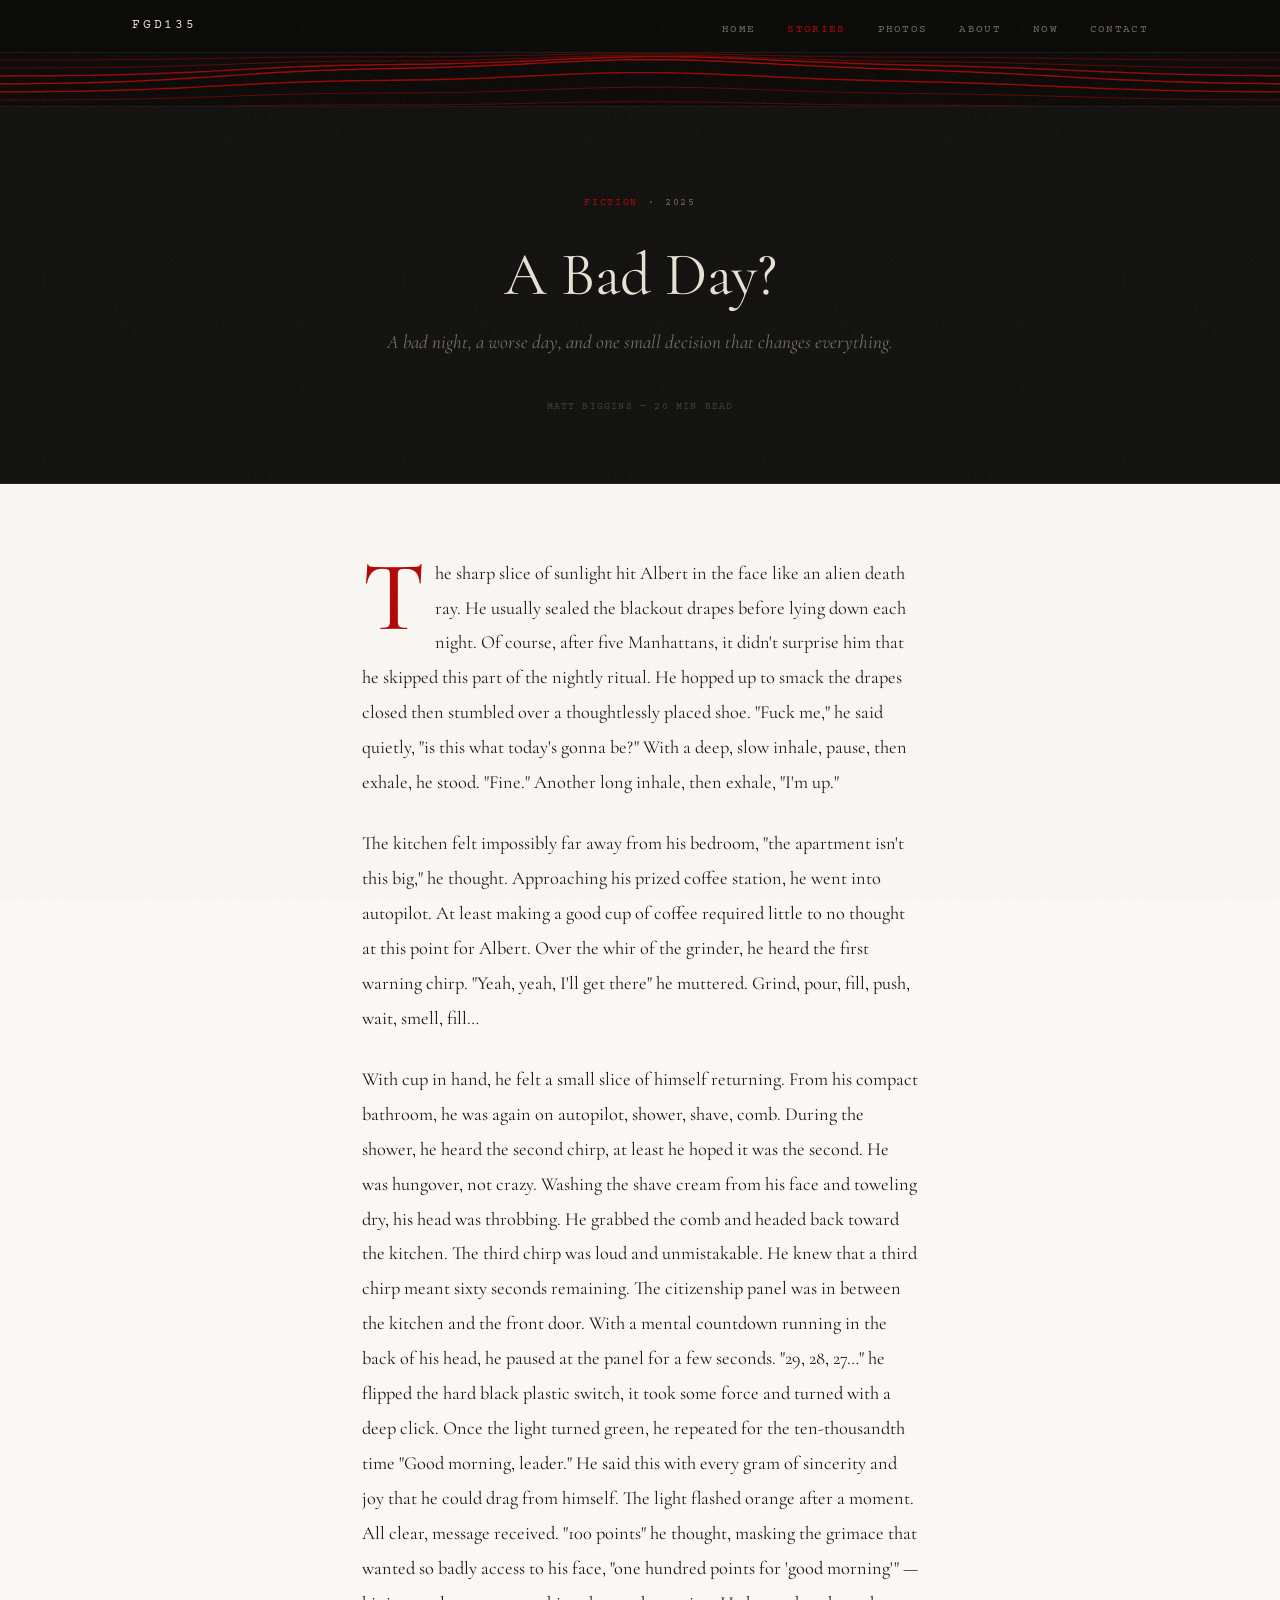
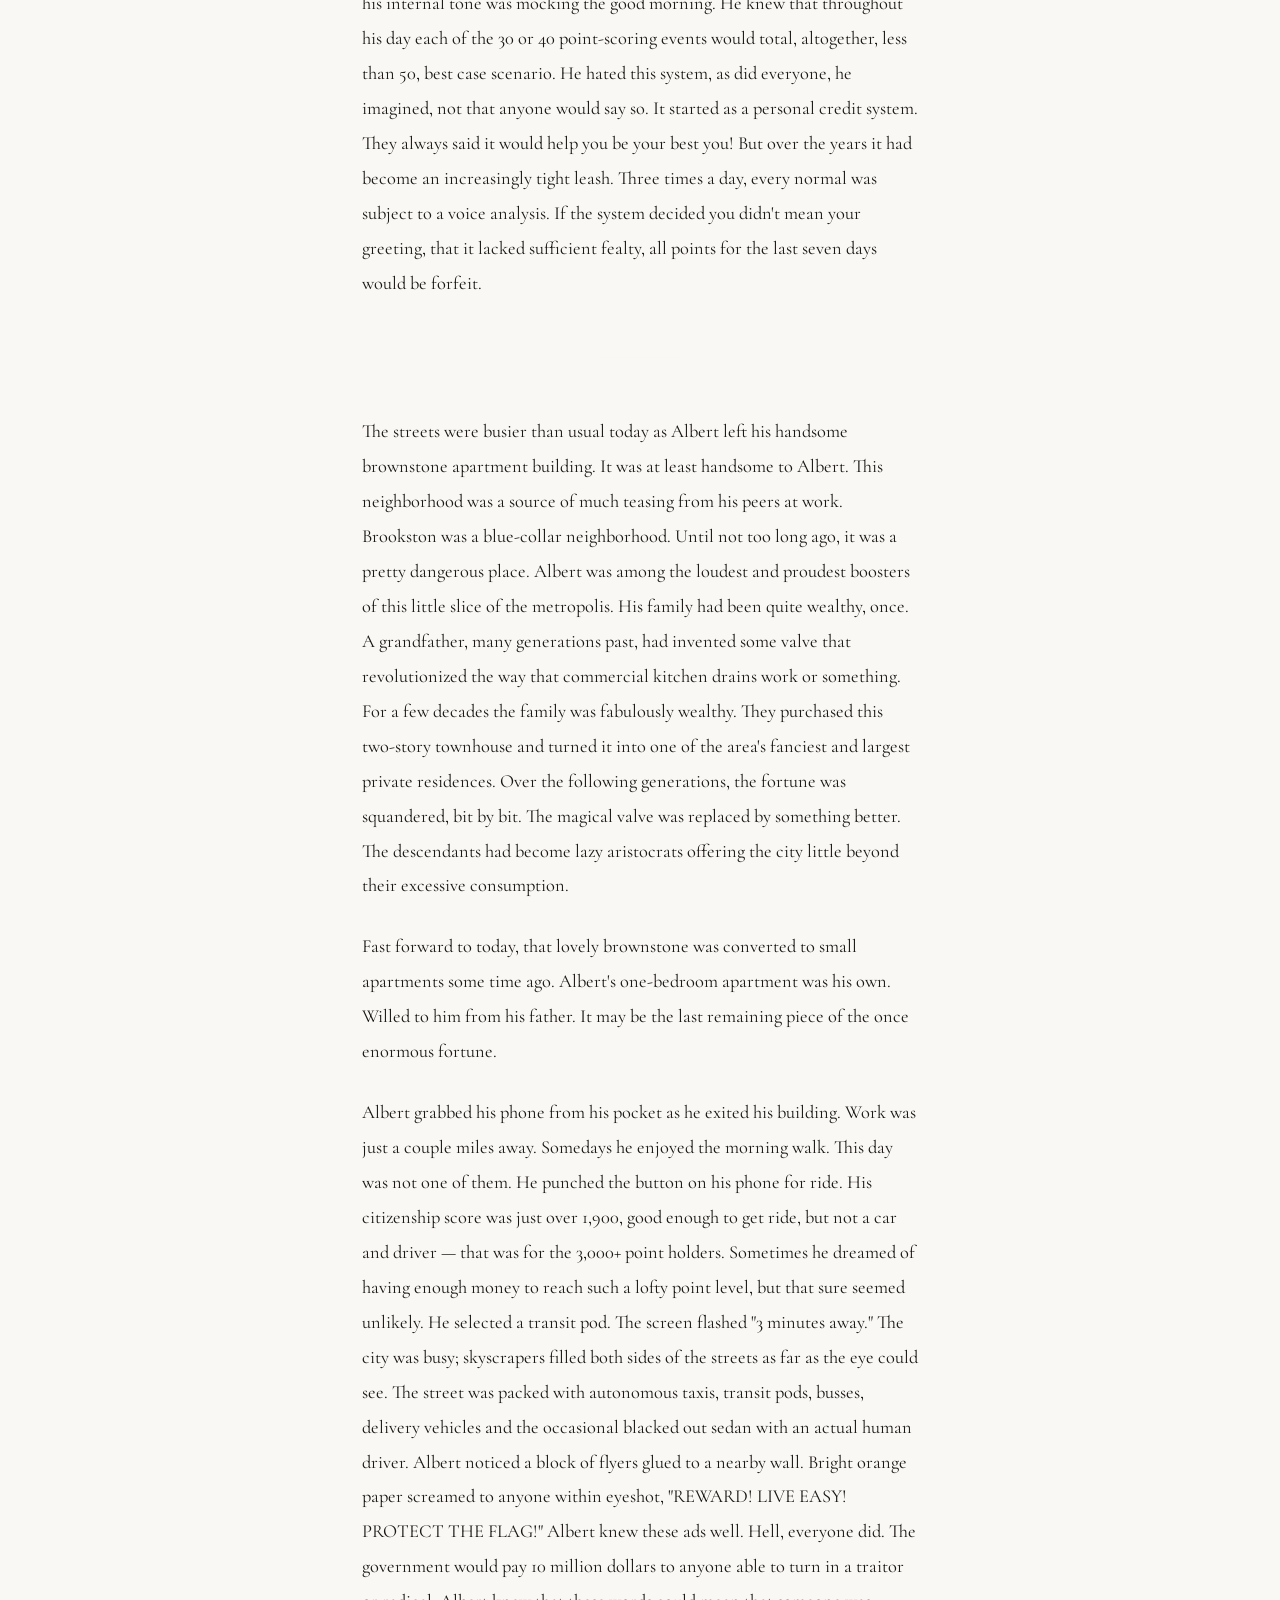
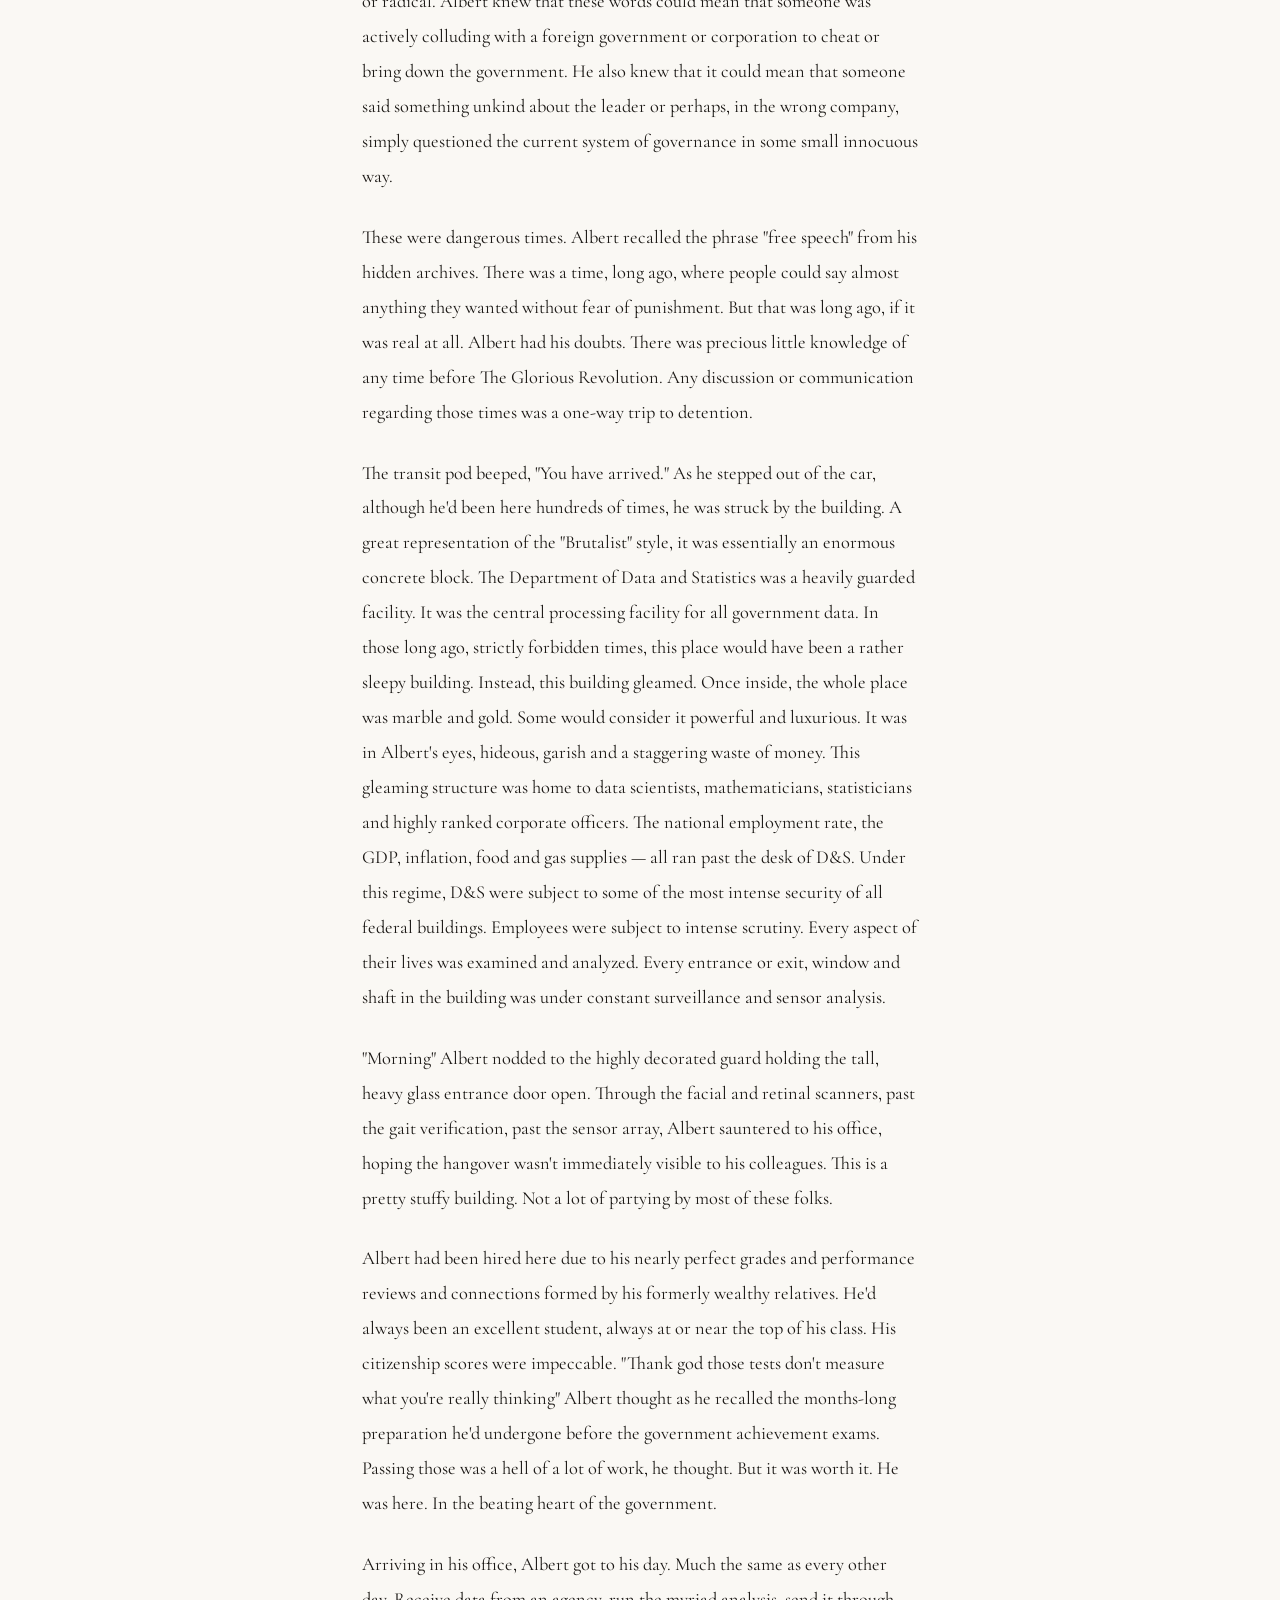
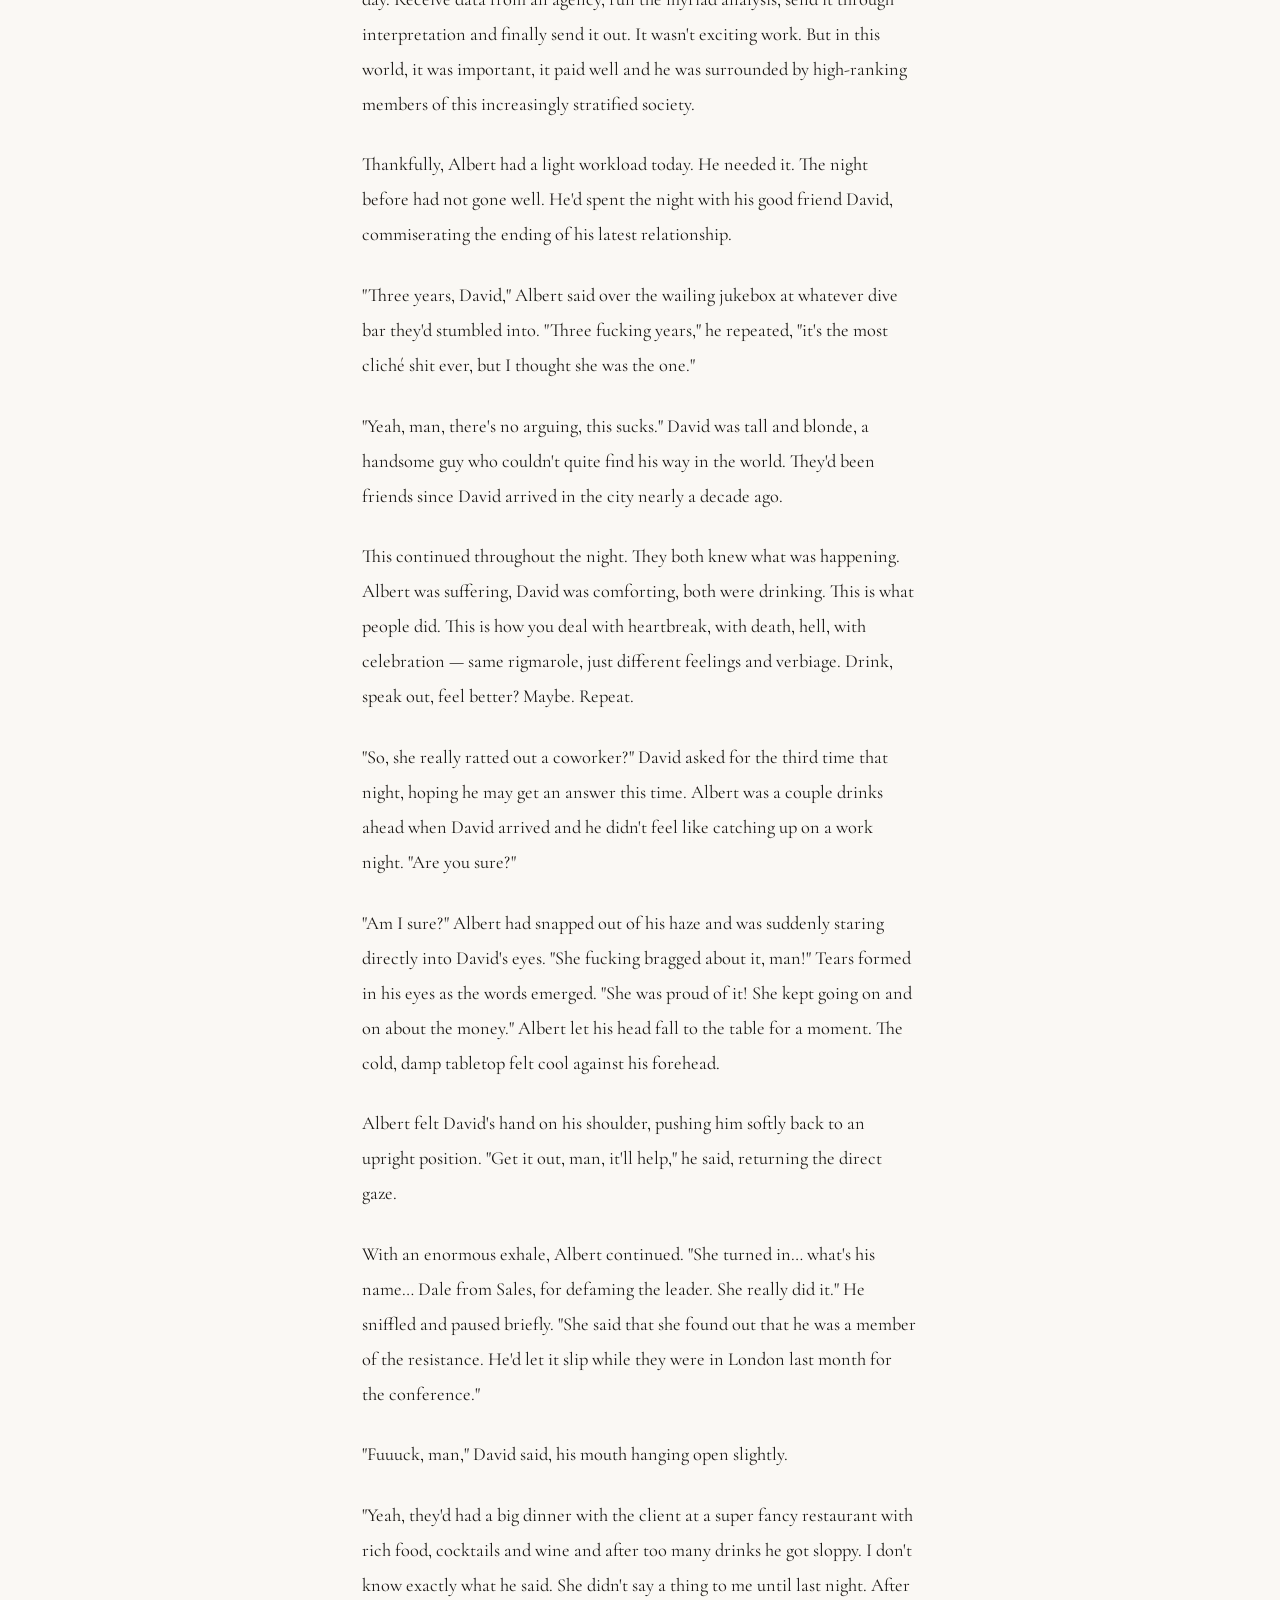
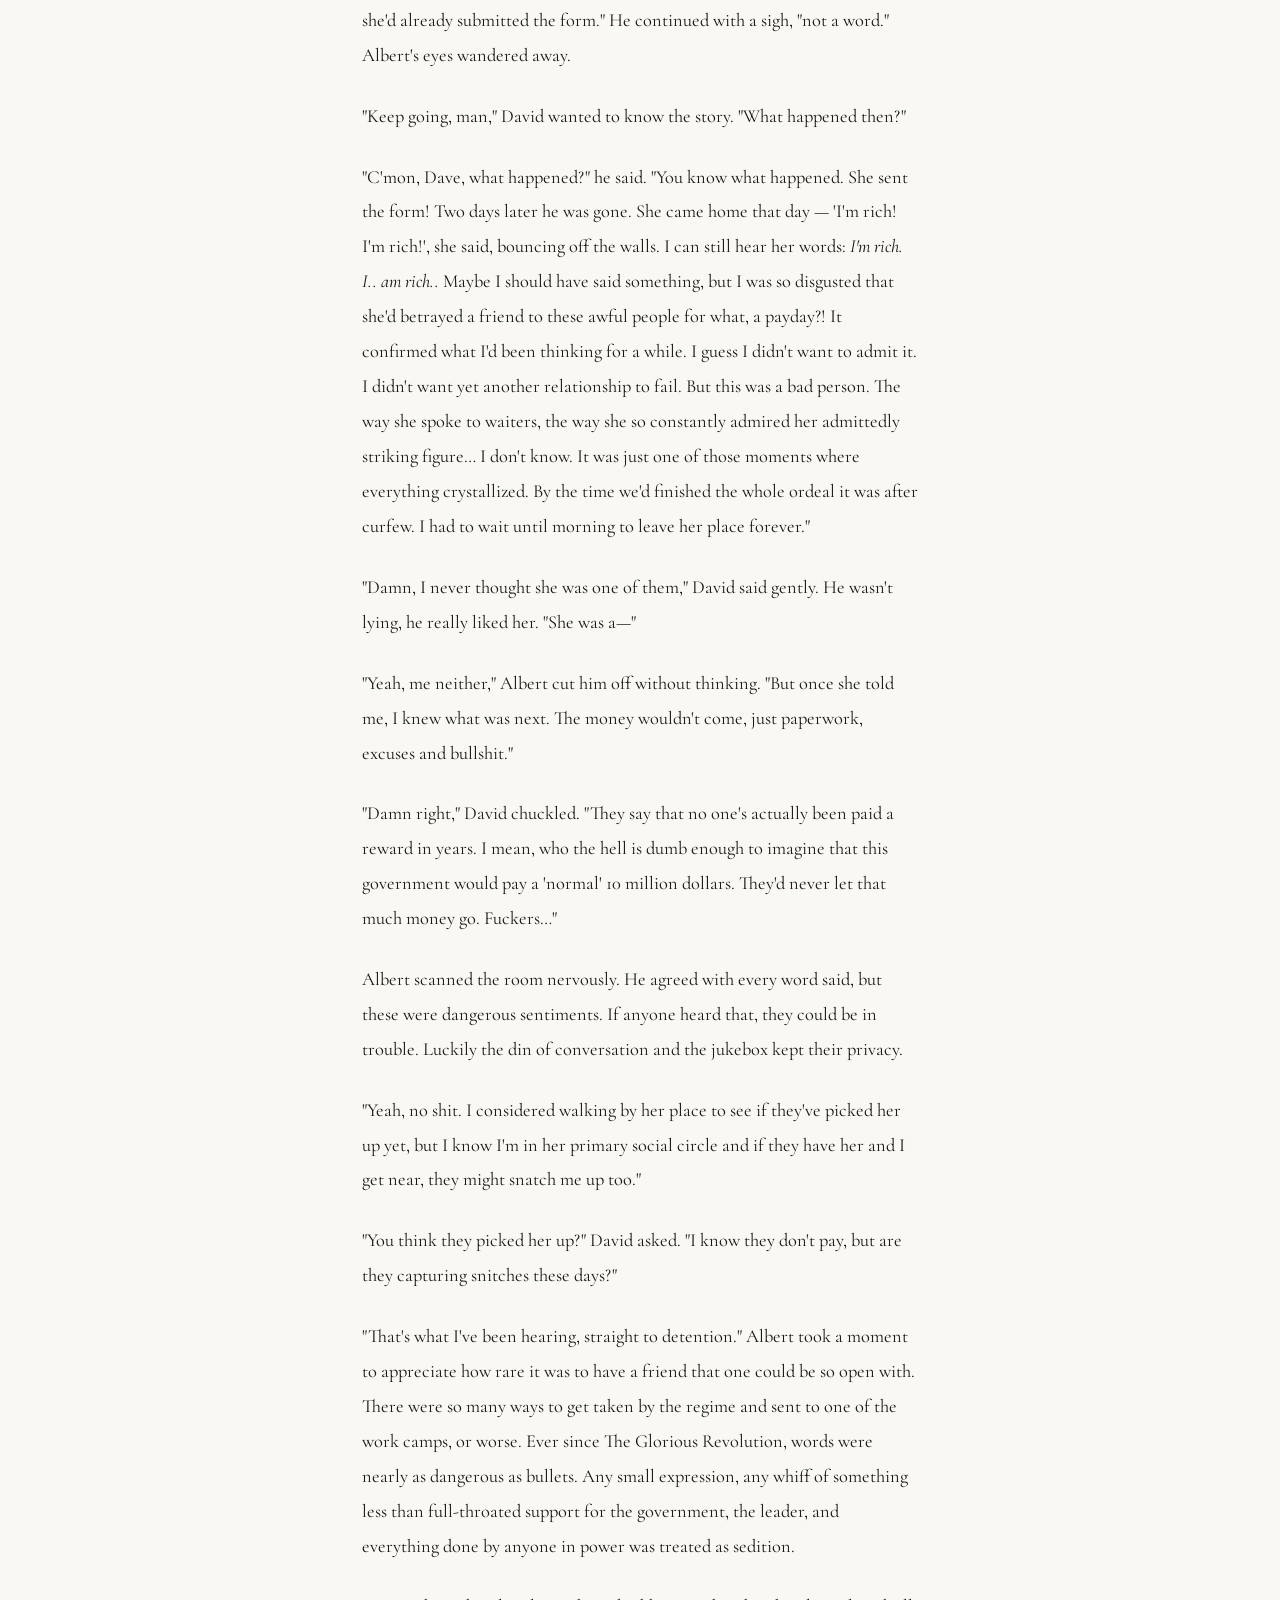
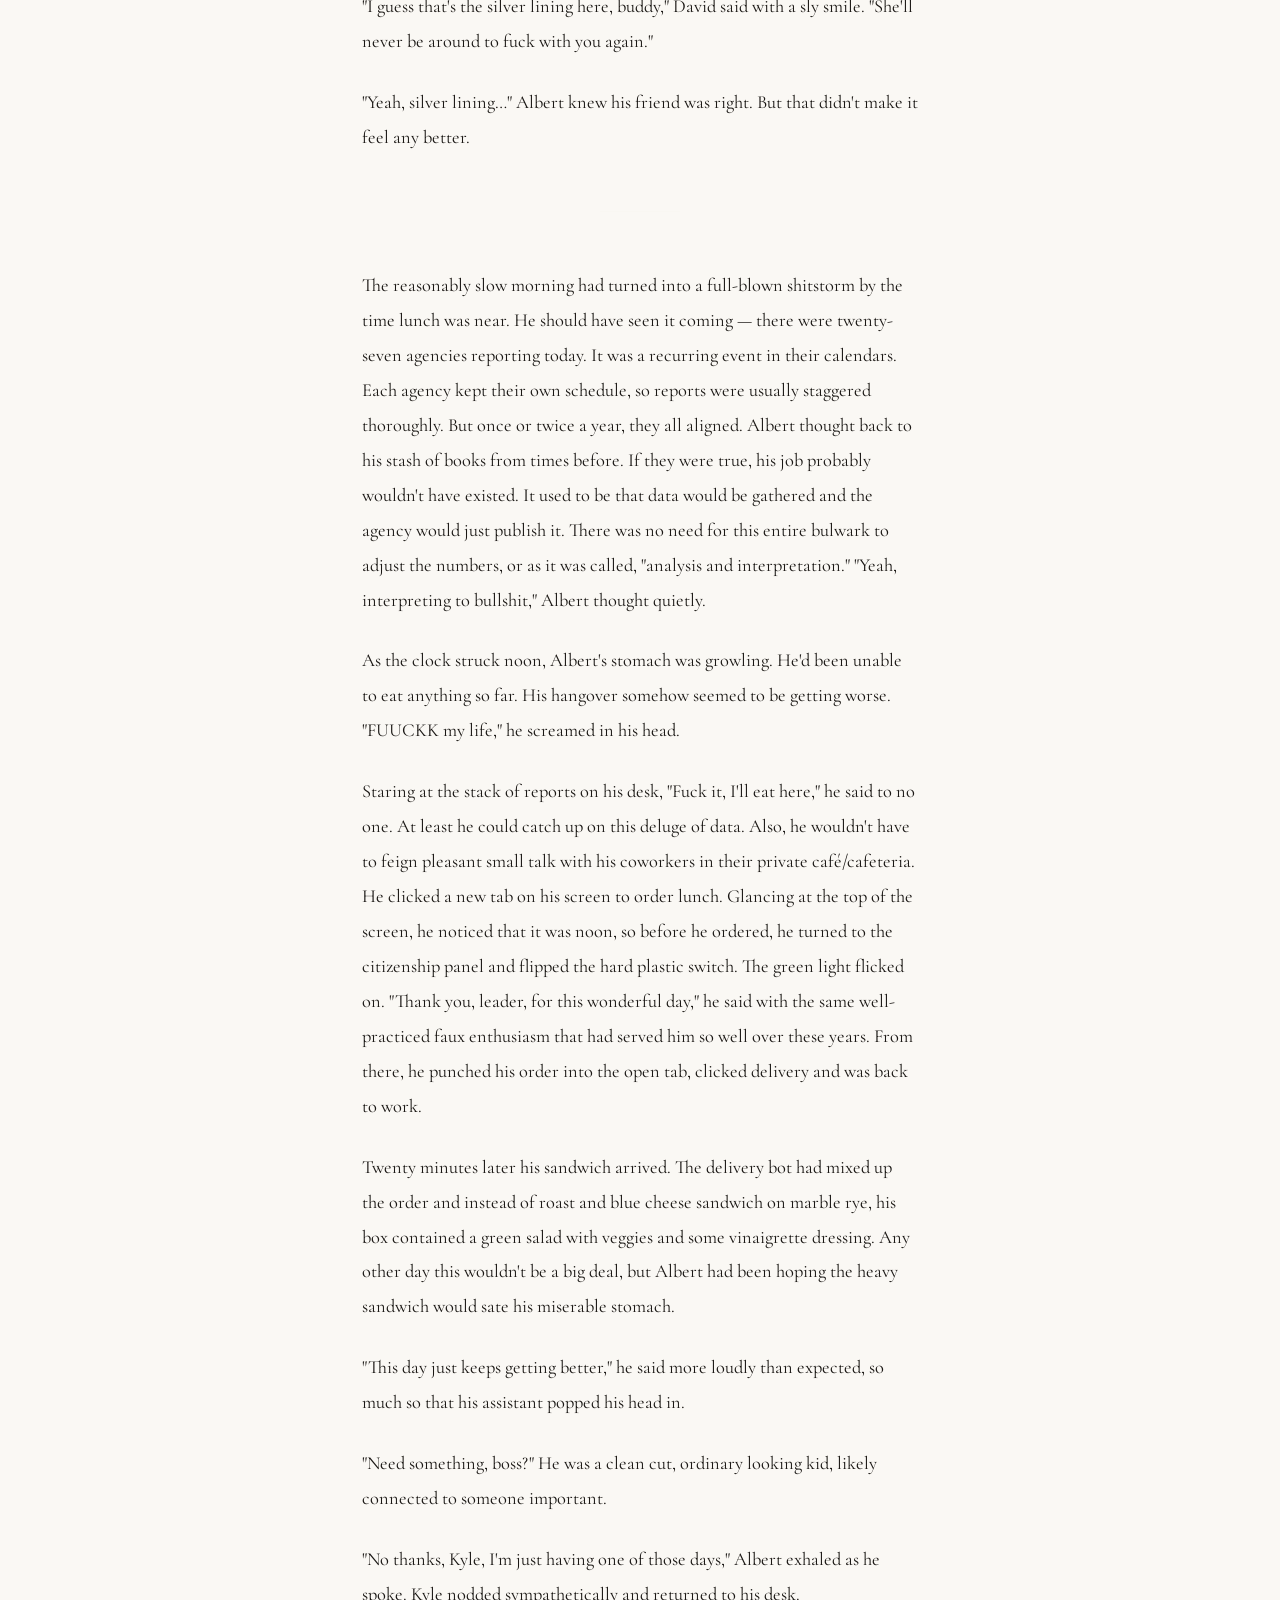
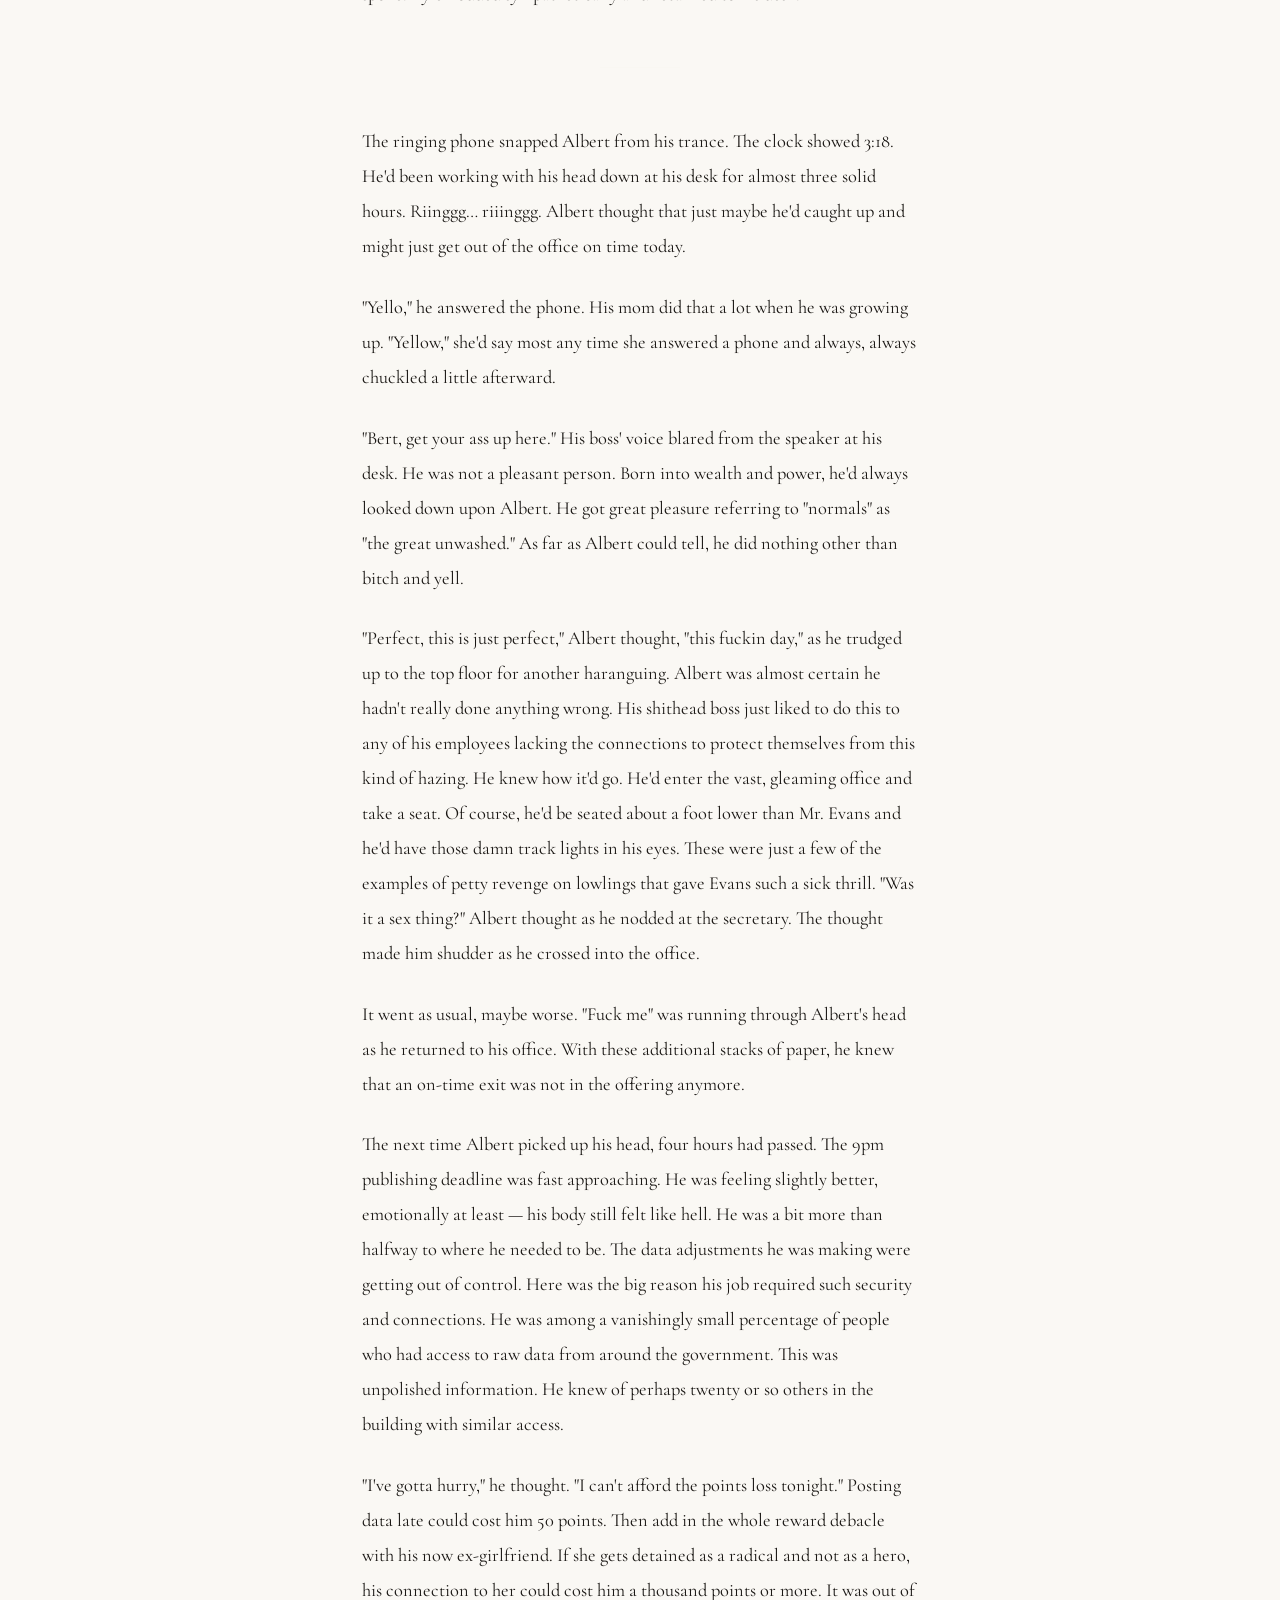
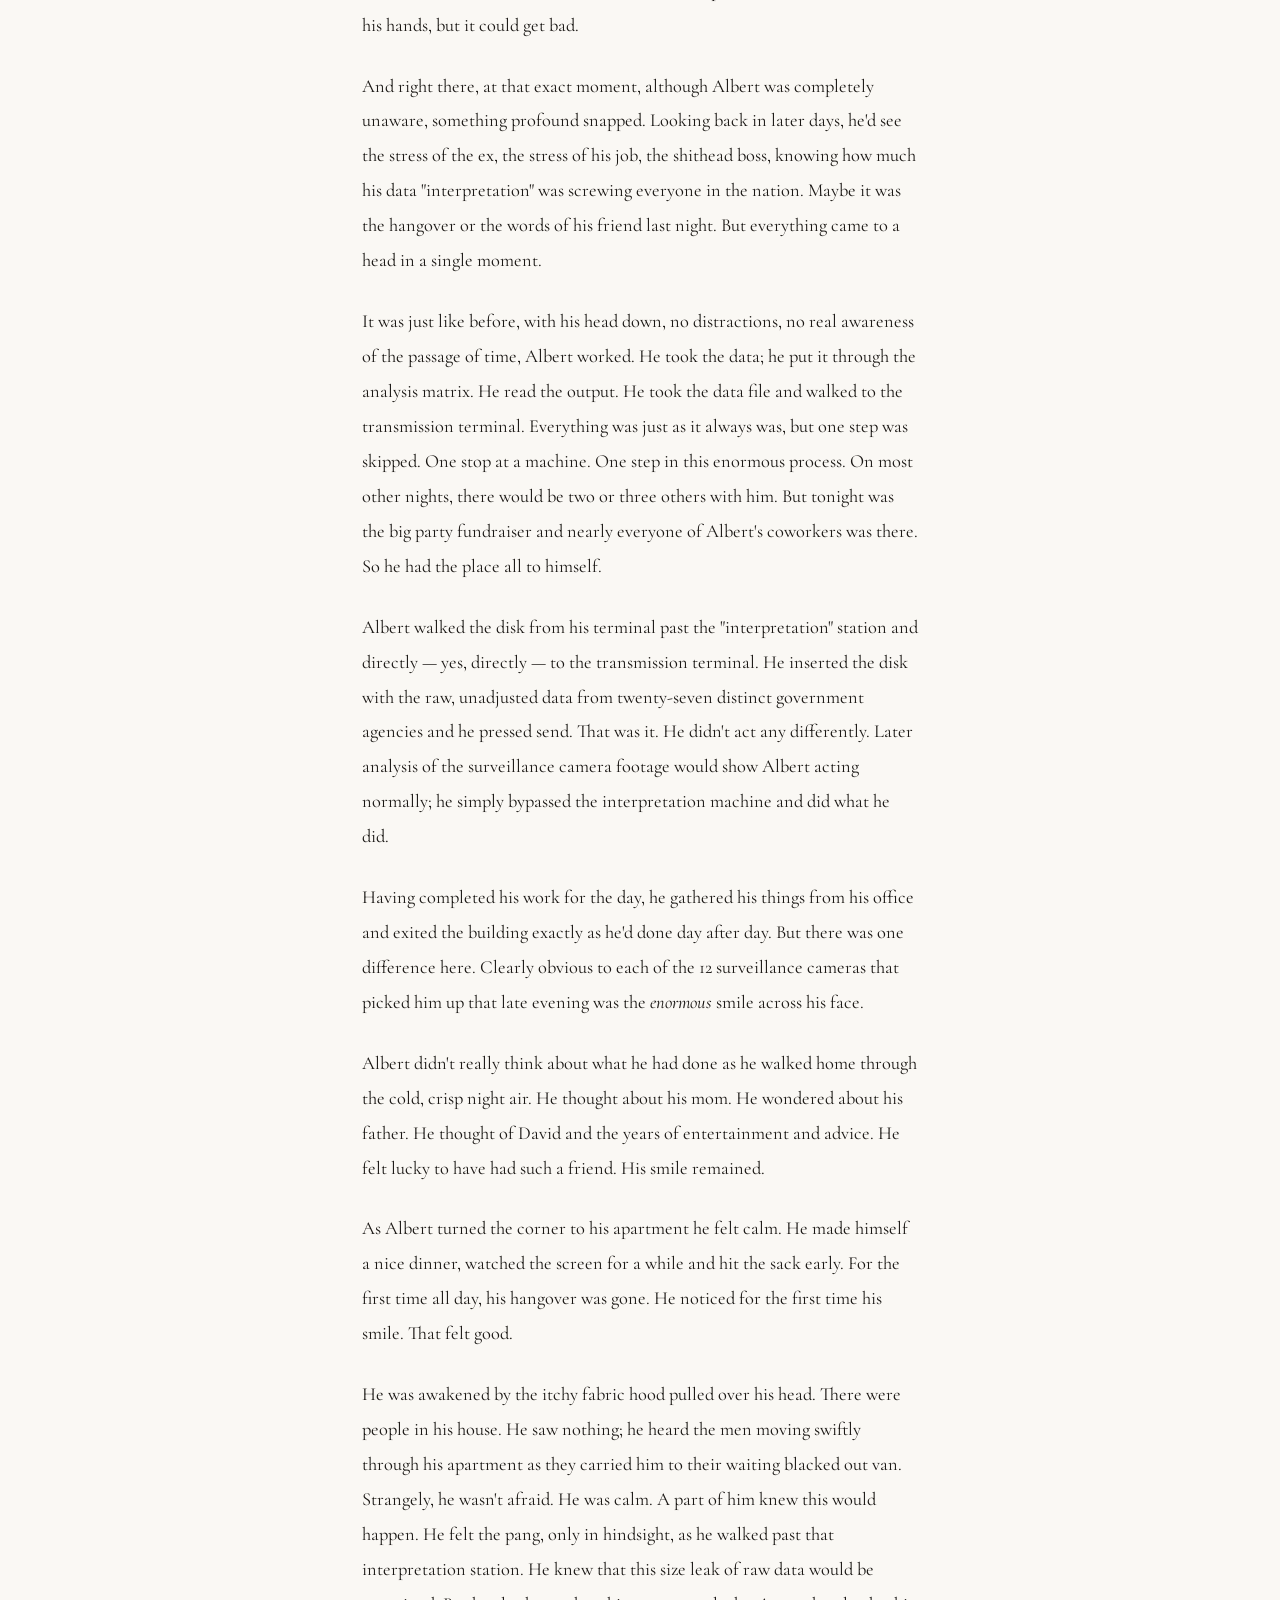
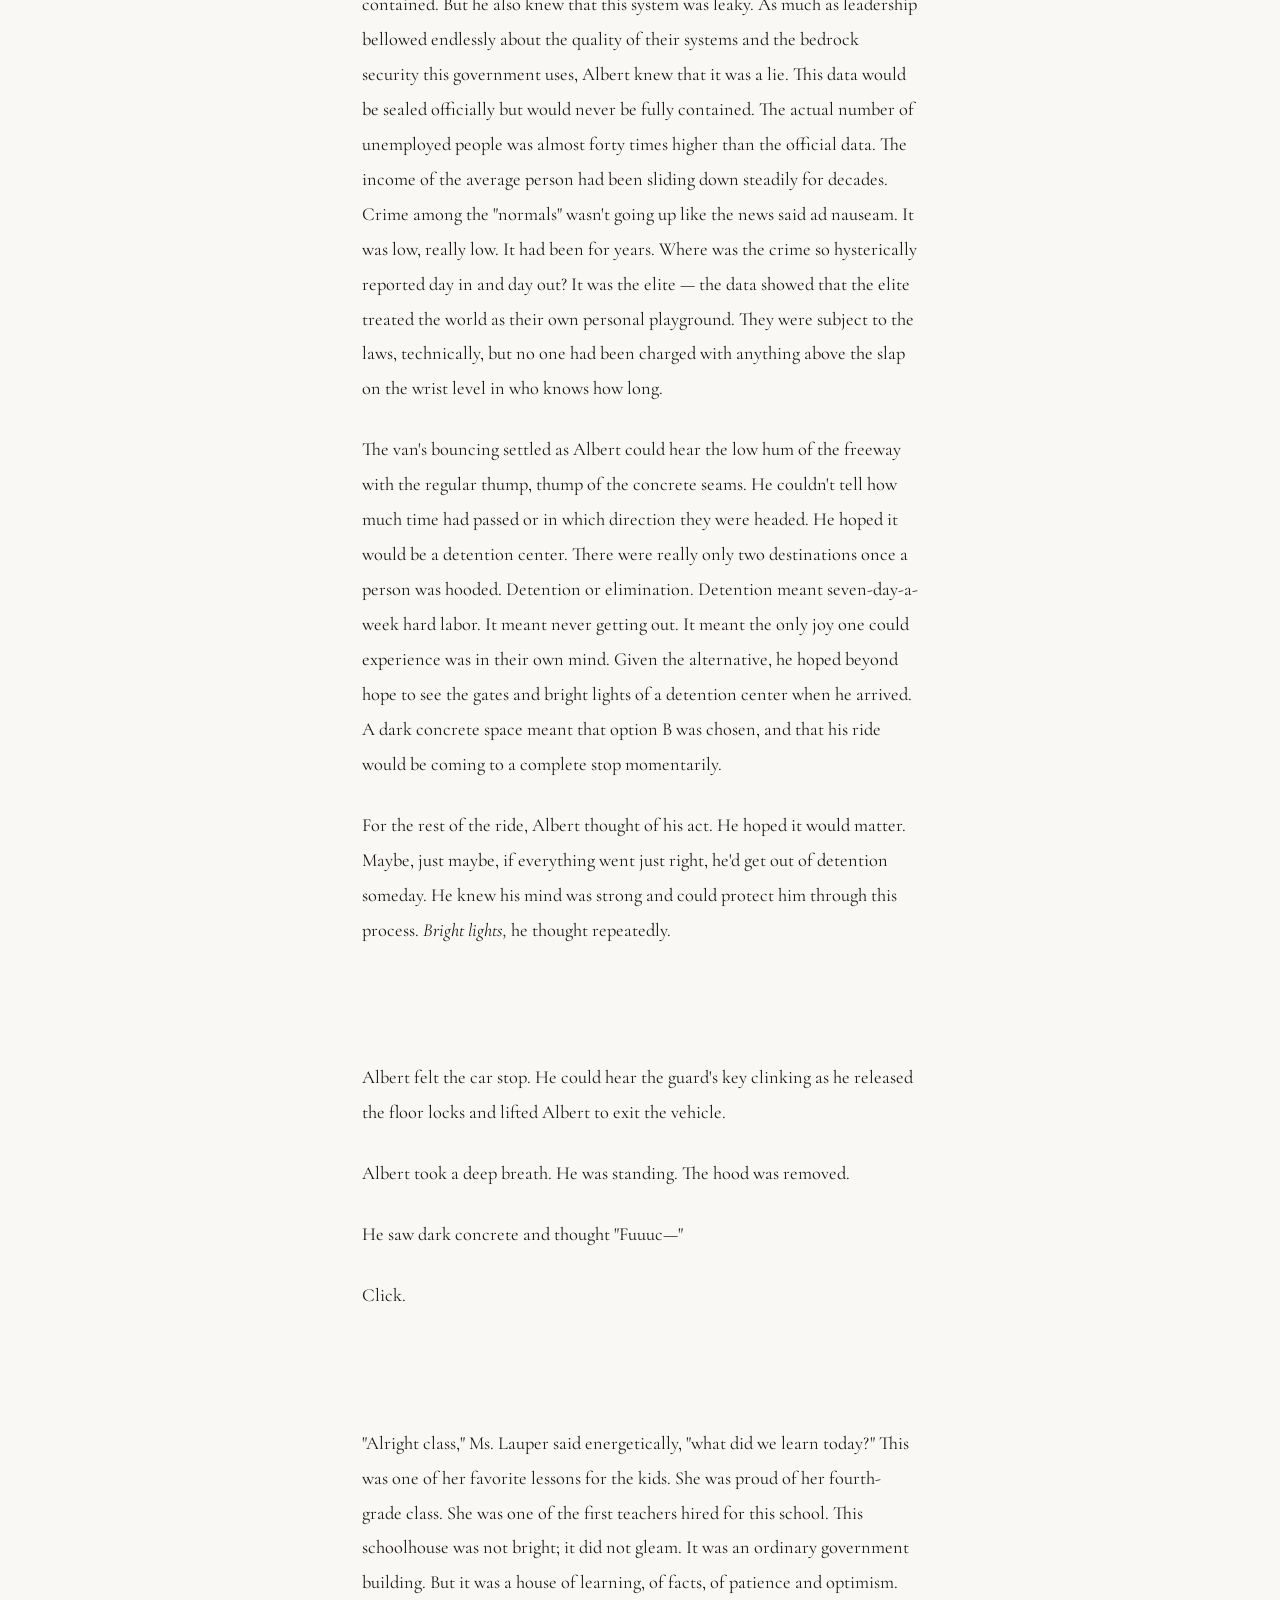
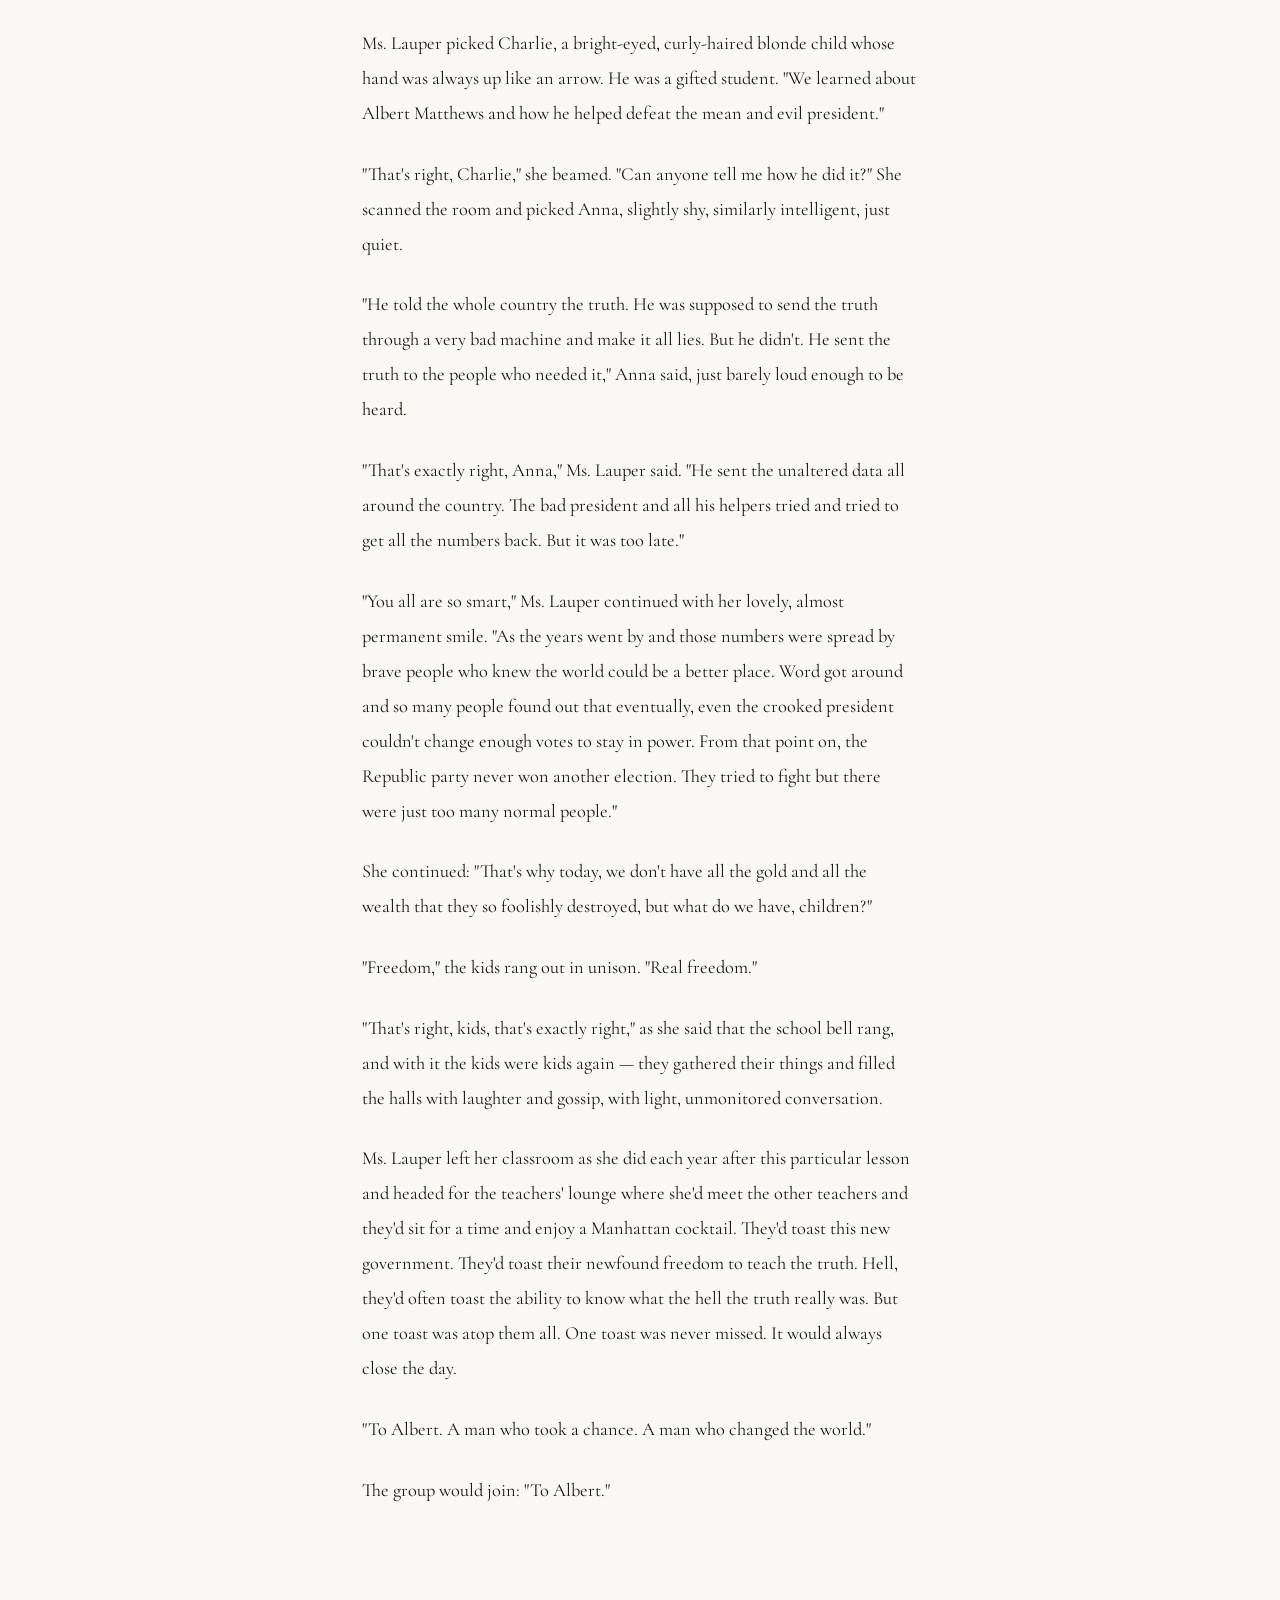
==== commit ca0257f4: "Add favicon, signal strip to story pages, og:image meta, amplitude breathing - favicon.svg: crimson " ====
--- a/badday.html
+++ b/badday.html
@@ -8,6 +8,7 @@
   <link rel="preconnect" href="https://fonts.gstatic.com" crossorigin />
   <link href="https://fonts.googleapis.com/css2?family=Cormorant+Garamond:ital,wght@0,300;0,400;0,500;0,600;1,300;1,400;1,500&family=Courier+Prime:ital,wght@0,400;0,700;1,400&family=Bebas+Neue&display=swap" rel="stylesheet" />
   <link rel="stylesheet" href="styles.css" />
+  <link rel="icon" href="favicon.svg" type="image/svg+xml" />
 </head>
 <body>
 
@@ -28,6 +29,8 @@
   </div>
 </nav>
 
+<div class="signal-strip" aria-hidden="true"><svg class="strip-svg" viewBox="0 0 800 55" xmlns="http://www.w3.org/2000/svg" preserveAspectRatio="xMidYMid meet"></svg></div>
+
 <div class="mobile-menu" id="mobileMenu">
   <button class="mobile-close" onclick="document.getElementById('mobileMenu').classList.toggle('open')">✕ Close</button>
   <a href="index.html">Home</a>
@@ -228,5 +231,6 @@
   </div>
 </footer>
 
+<script src="signal-strip.js"></script>
 </body>
 </html>
--- a/styles.css
+++ b/styles.css
@@ -57,6 +57,16 @@
   from { opacity: 0; transform: translateY(8px); }
   to   { opacity: 1; transform: translateY(0); }
 }
+
+/* ── SIGNAL STRIP (story pages) ──────────────────────── */
+.signal-strip {
+  width: 100%; height: 54px;
+  background: var(--void);
+  border-bottom: 1px solid var(--rule);
+  overflow: hidden;
+  display: flex; align-items: center;
+}
+.strip-svg { width: 100%; height: auto; display: block; }
 
 /* ── NAV ─────────────────────────────────────────────── */
 nav {
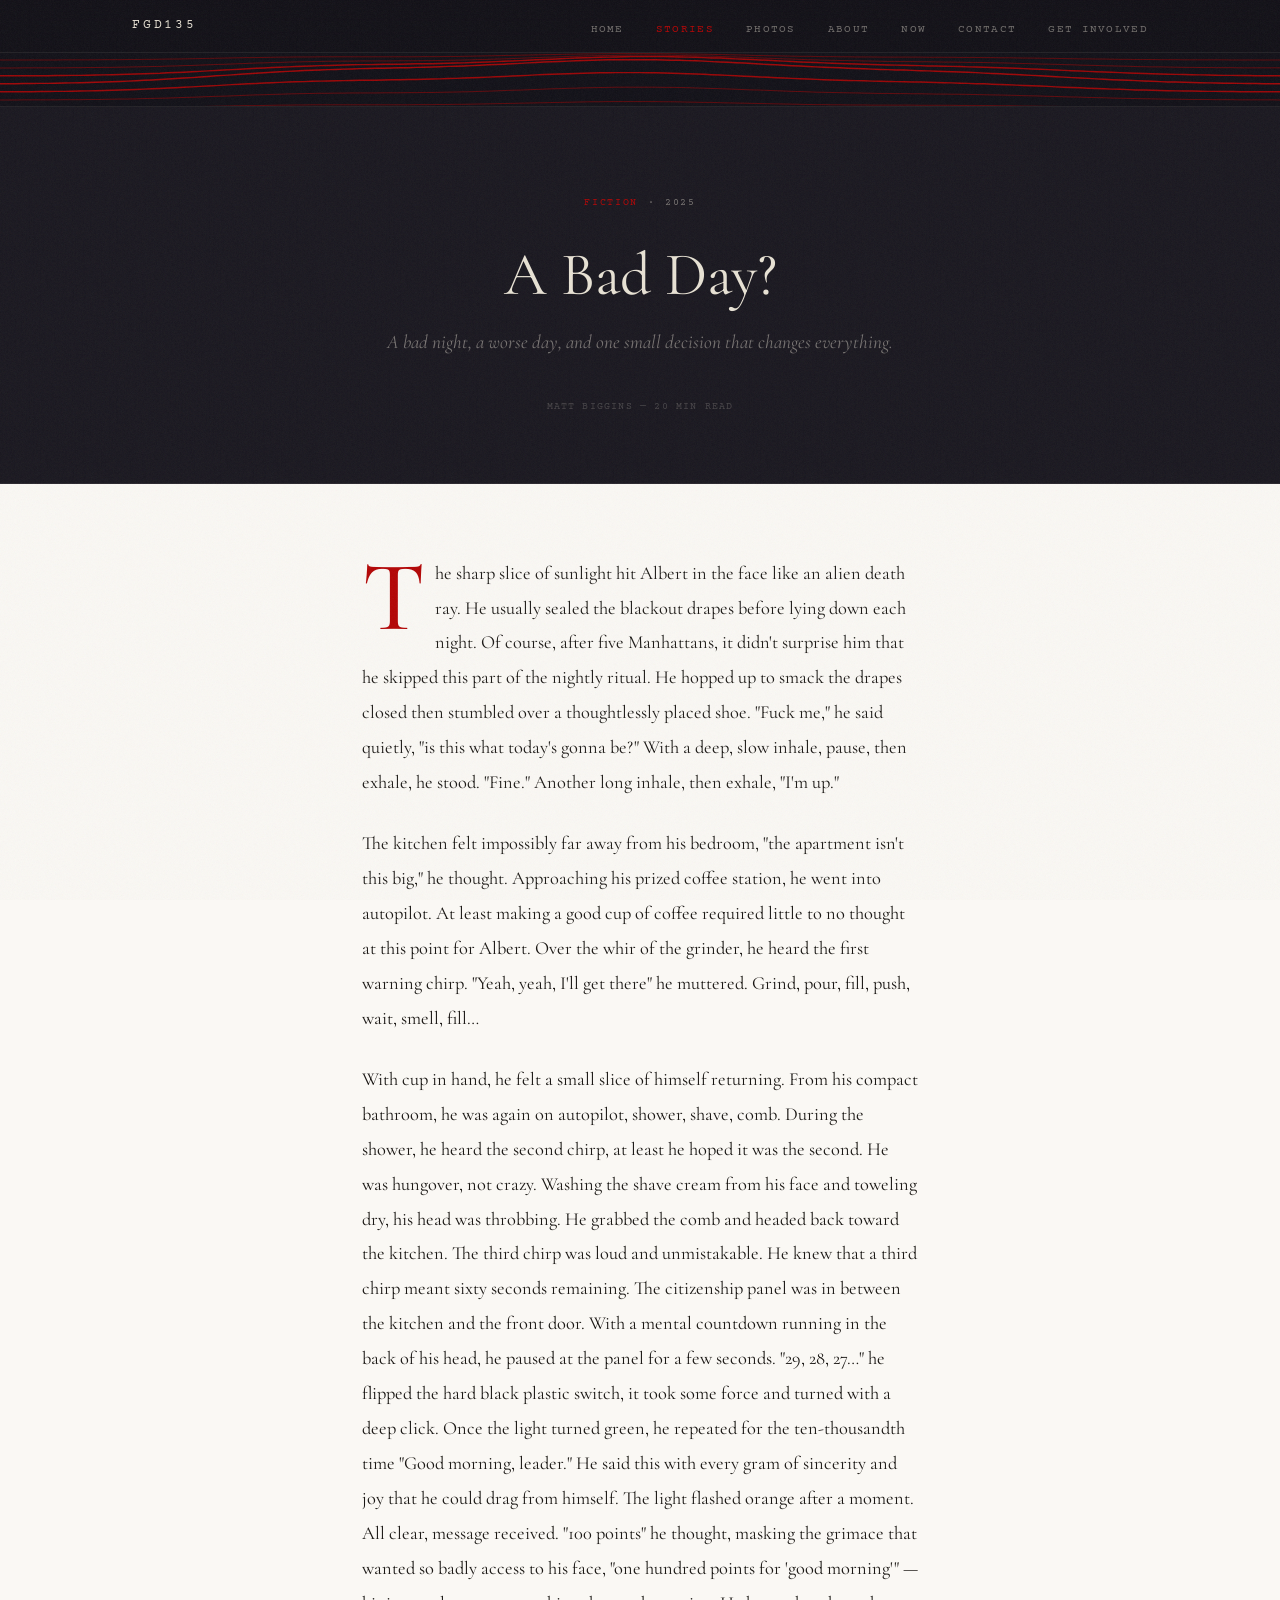
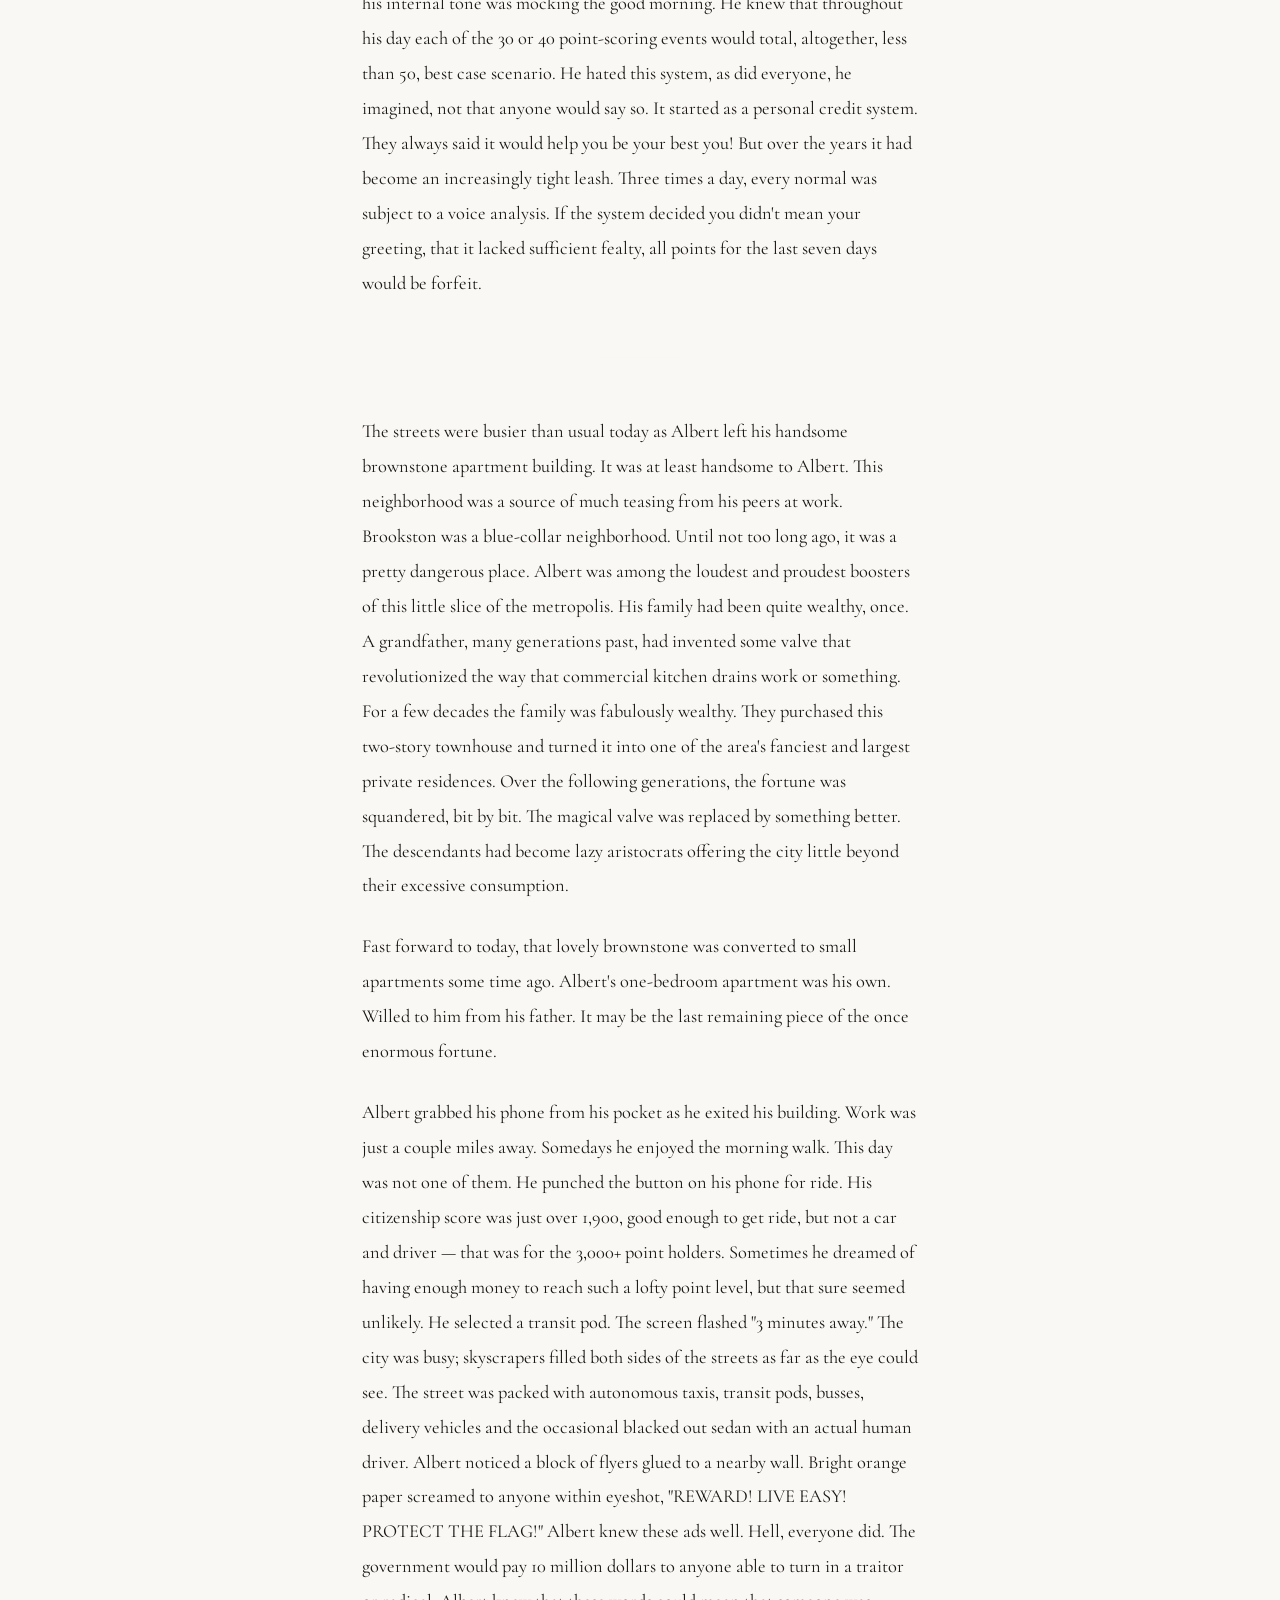
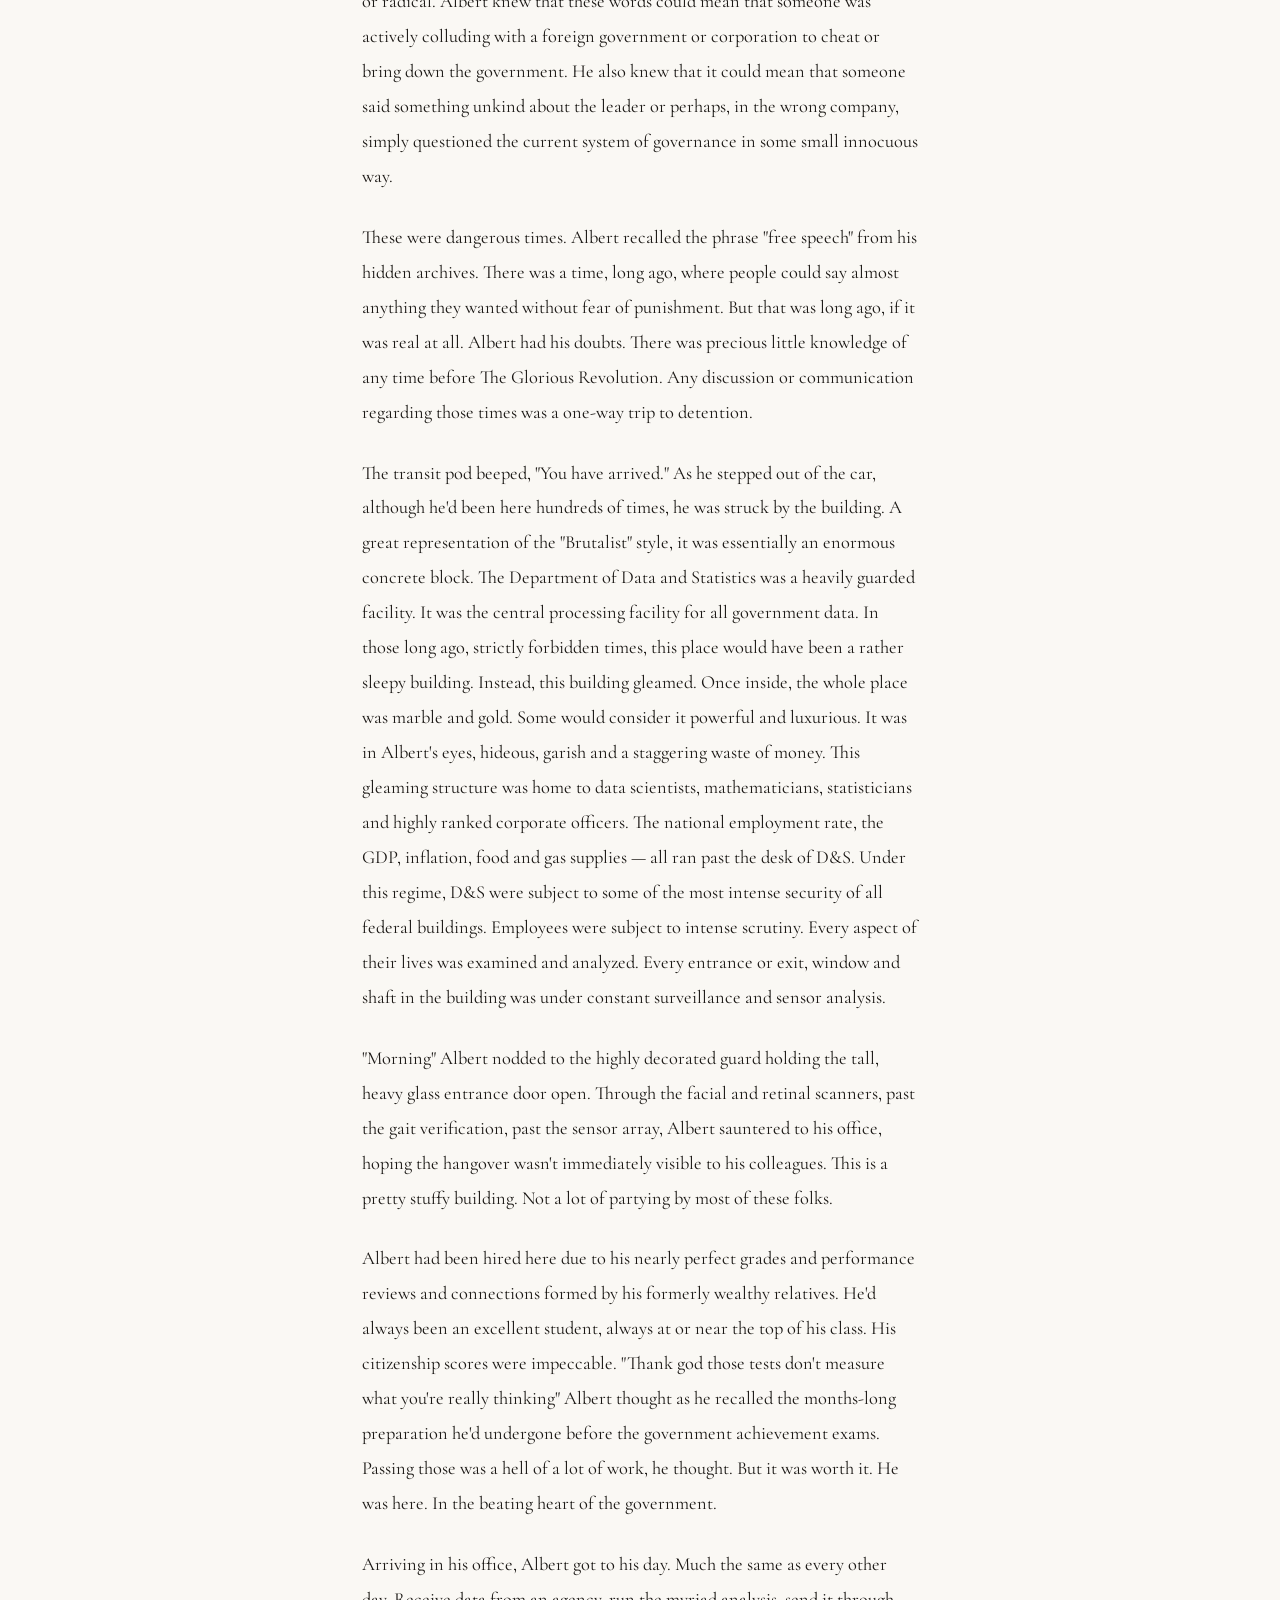
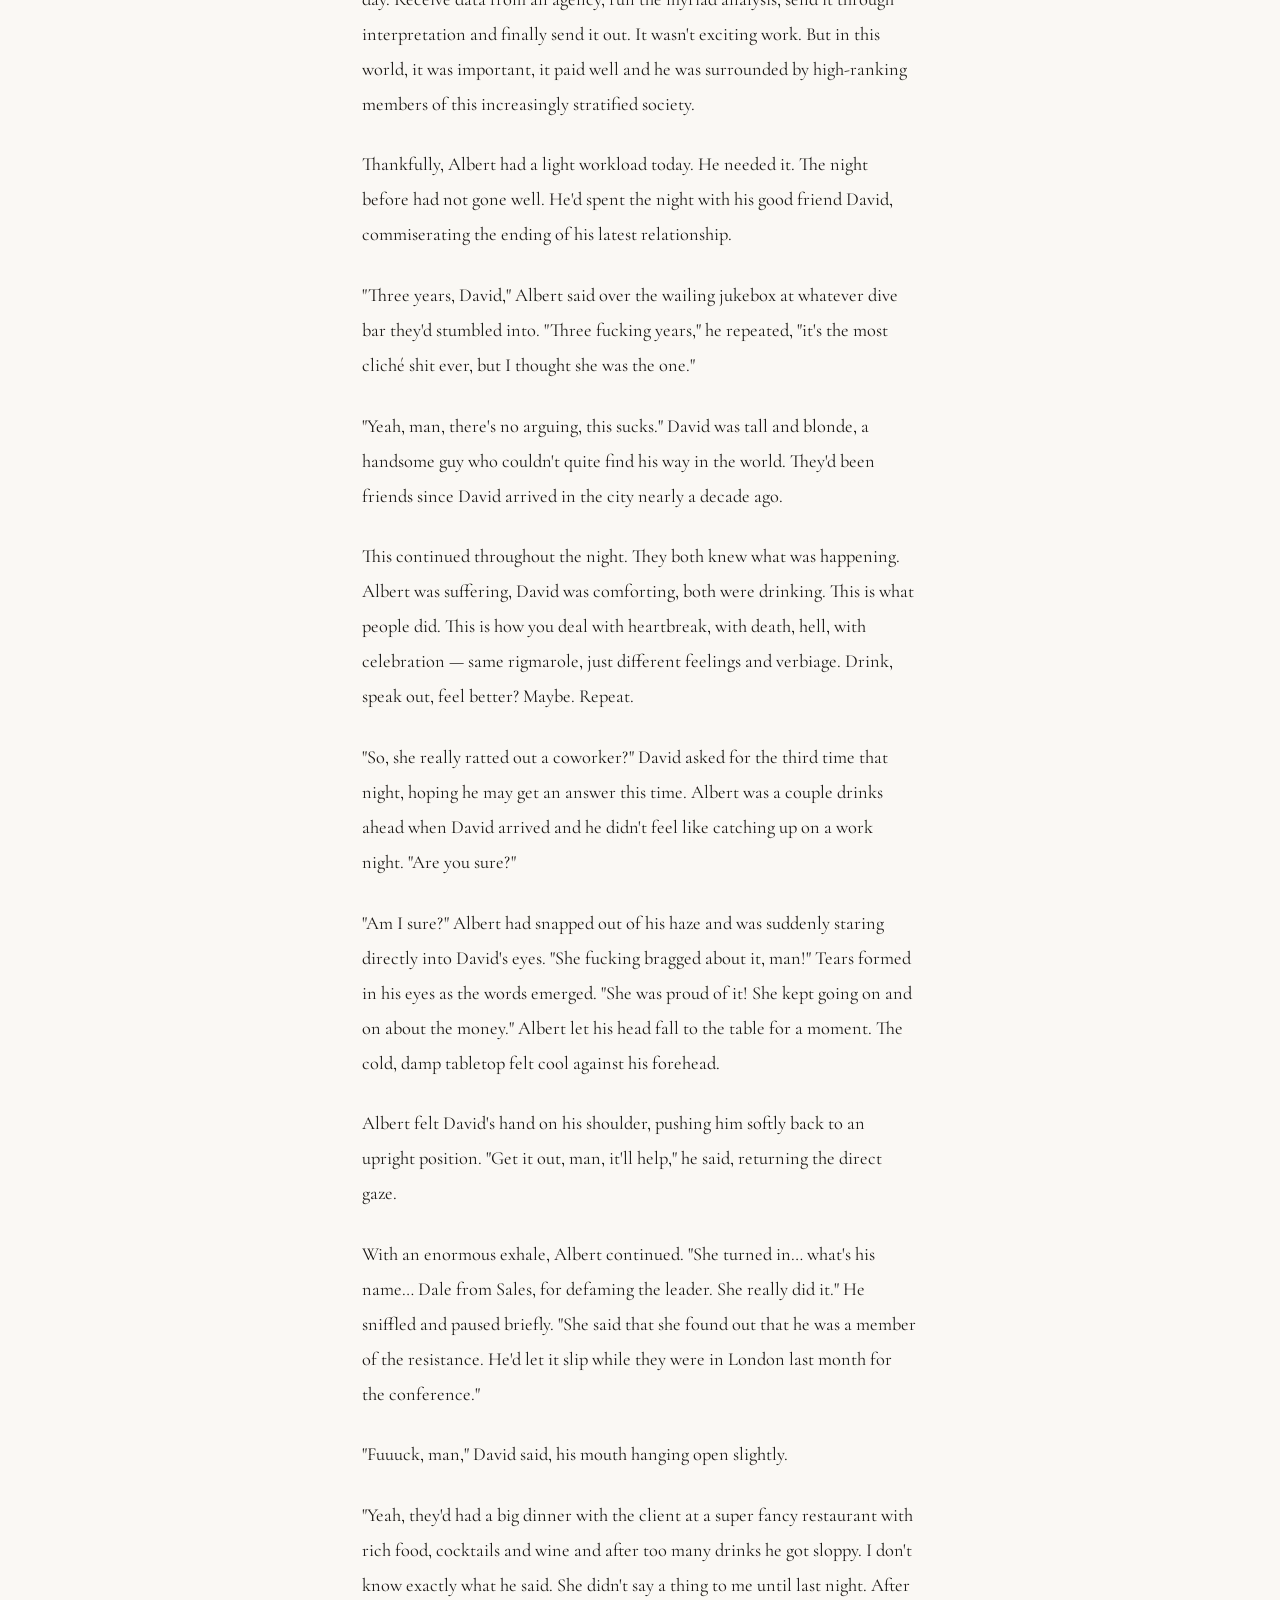
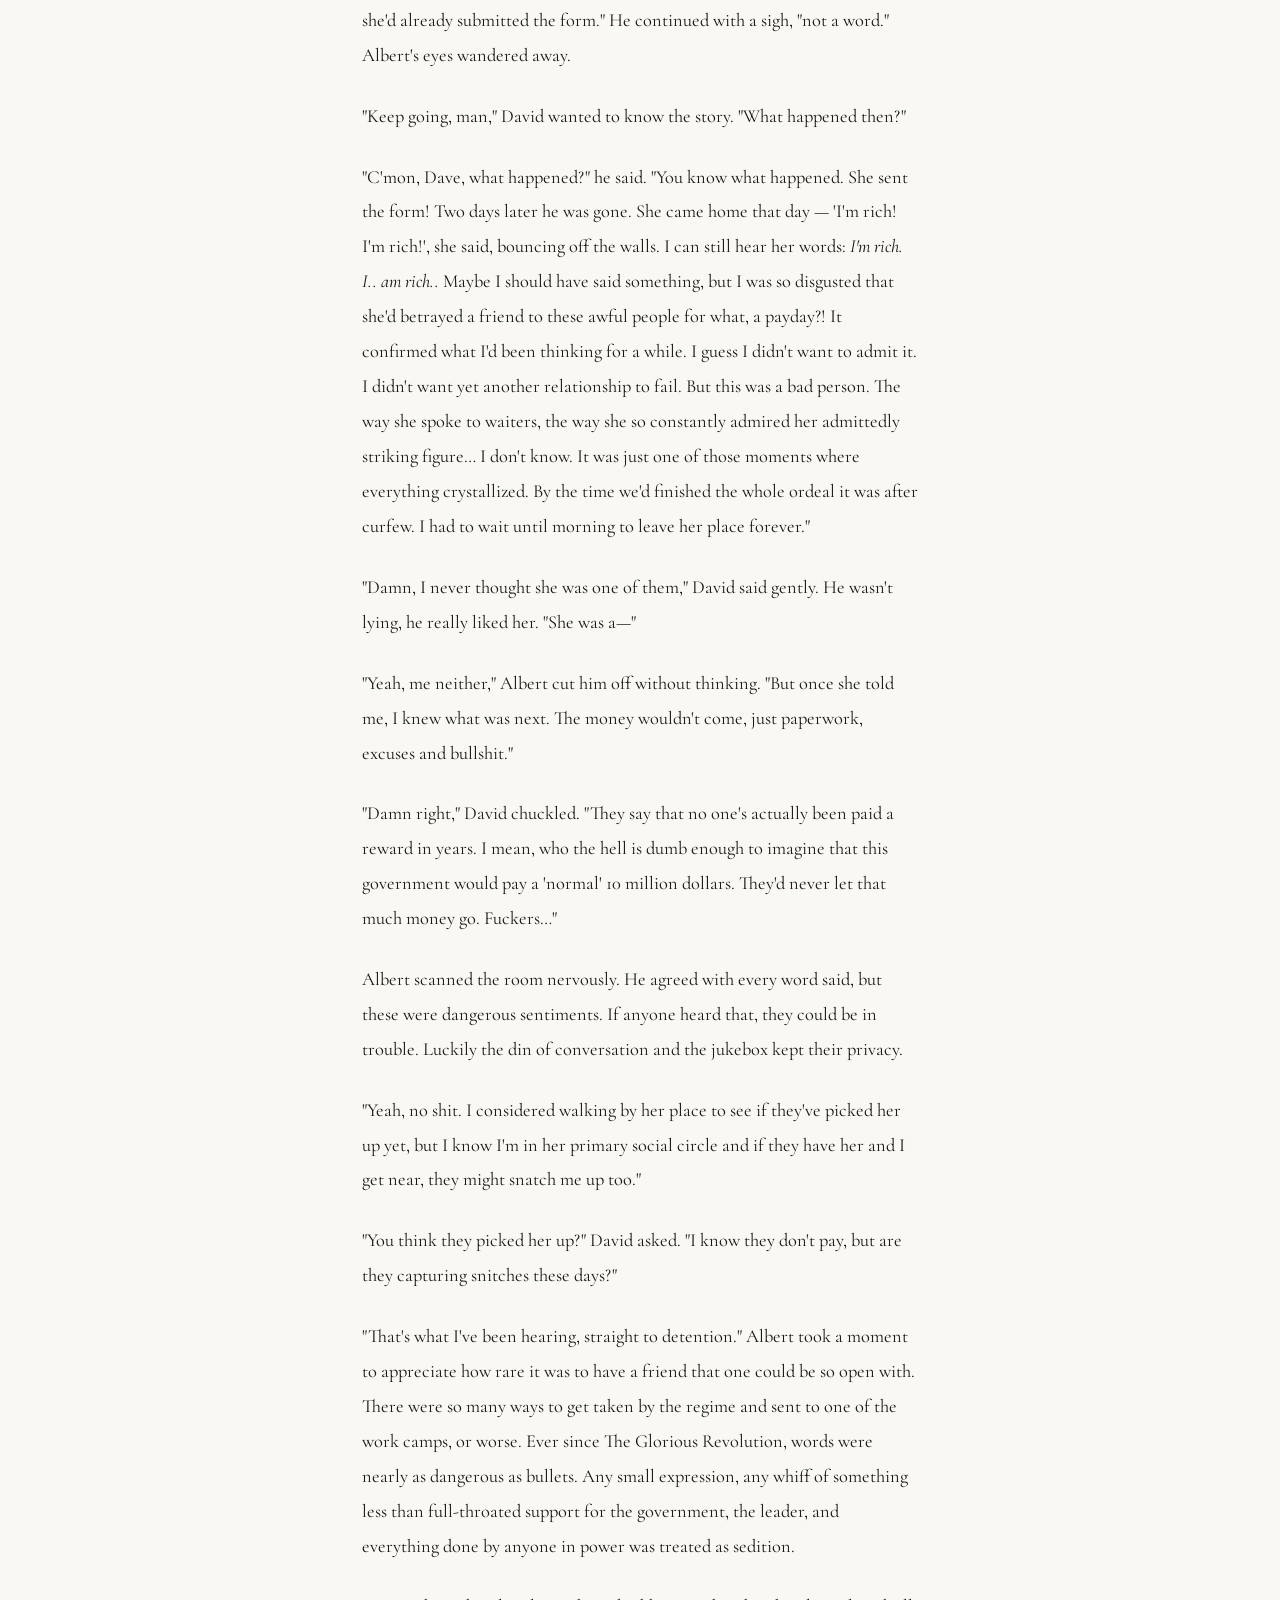
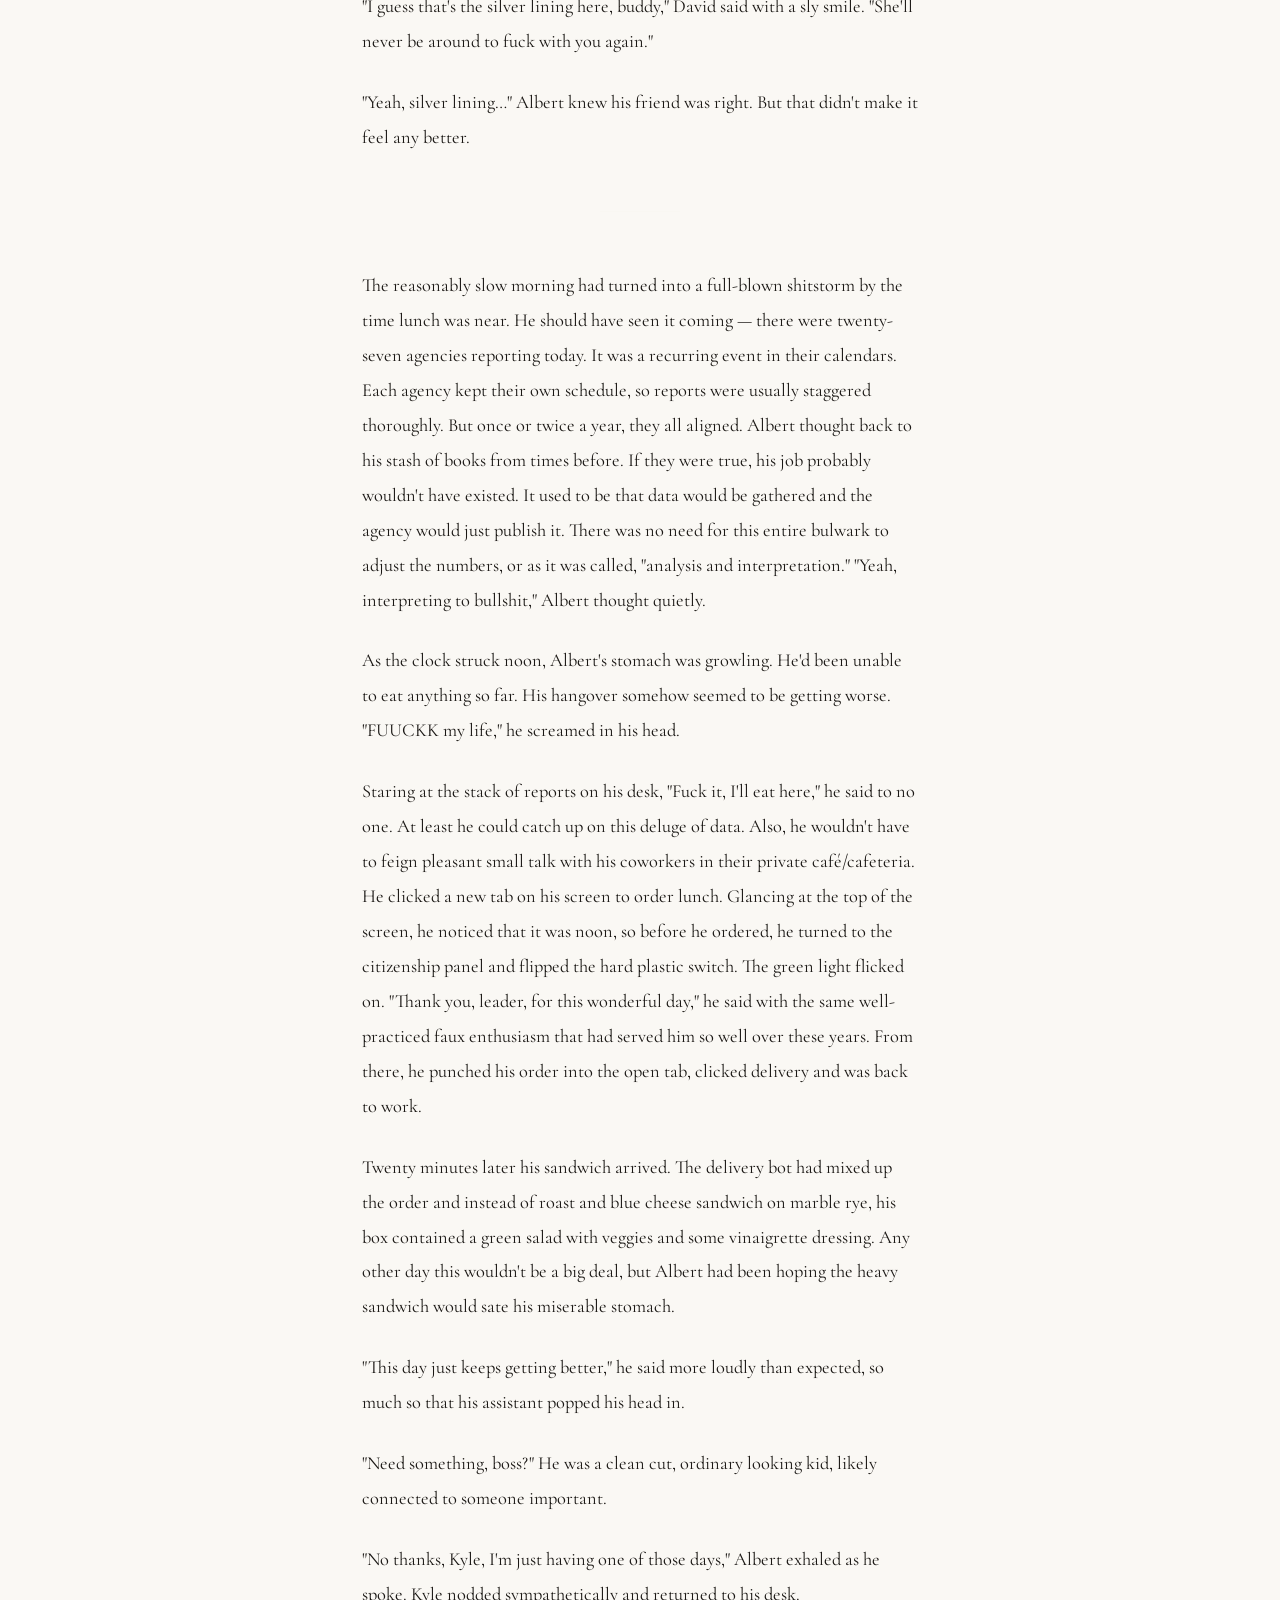
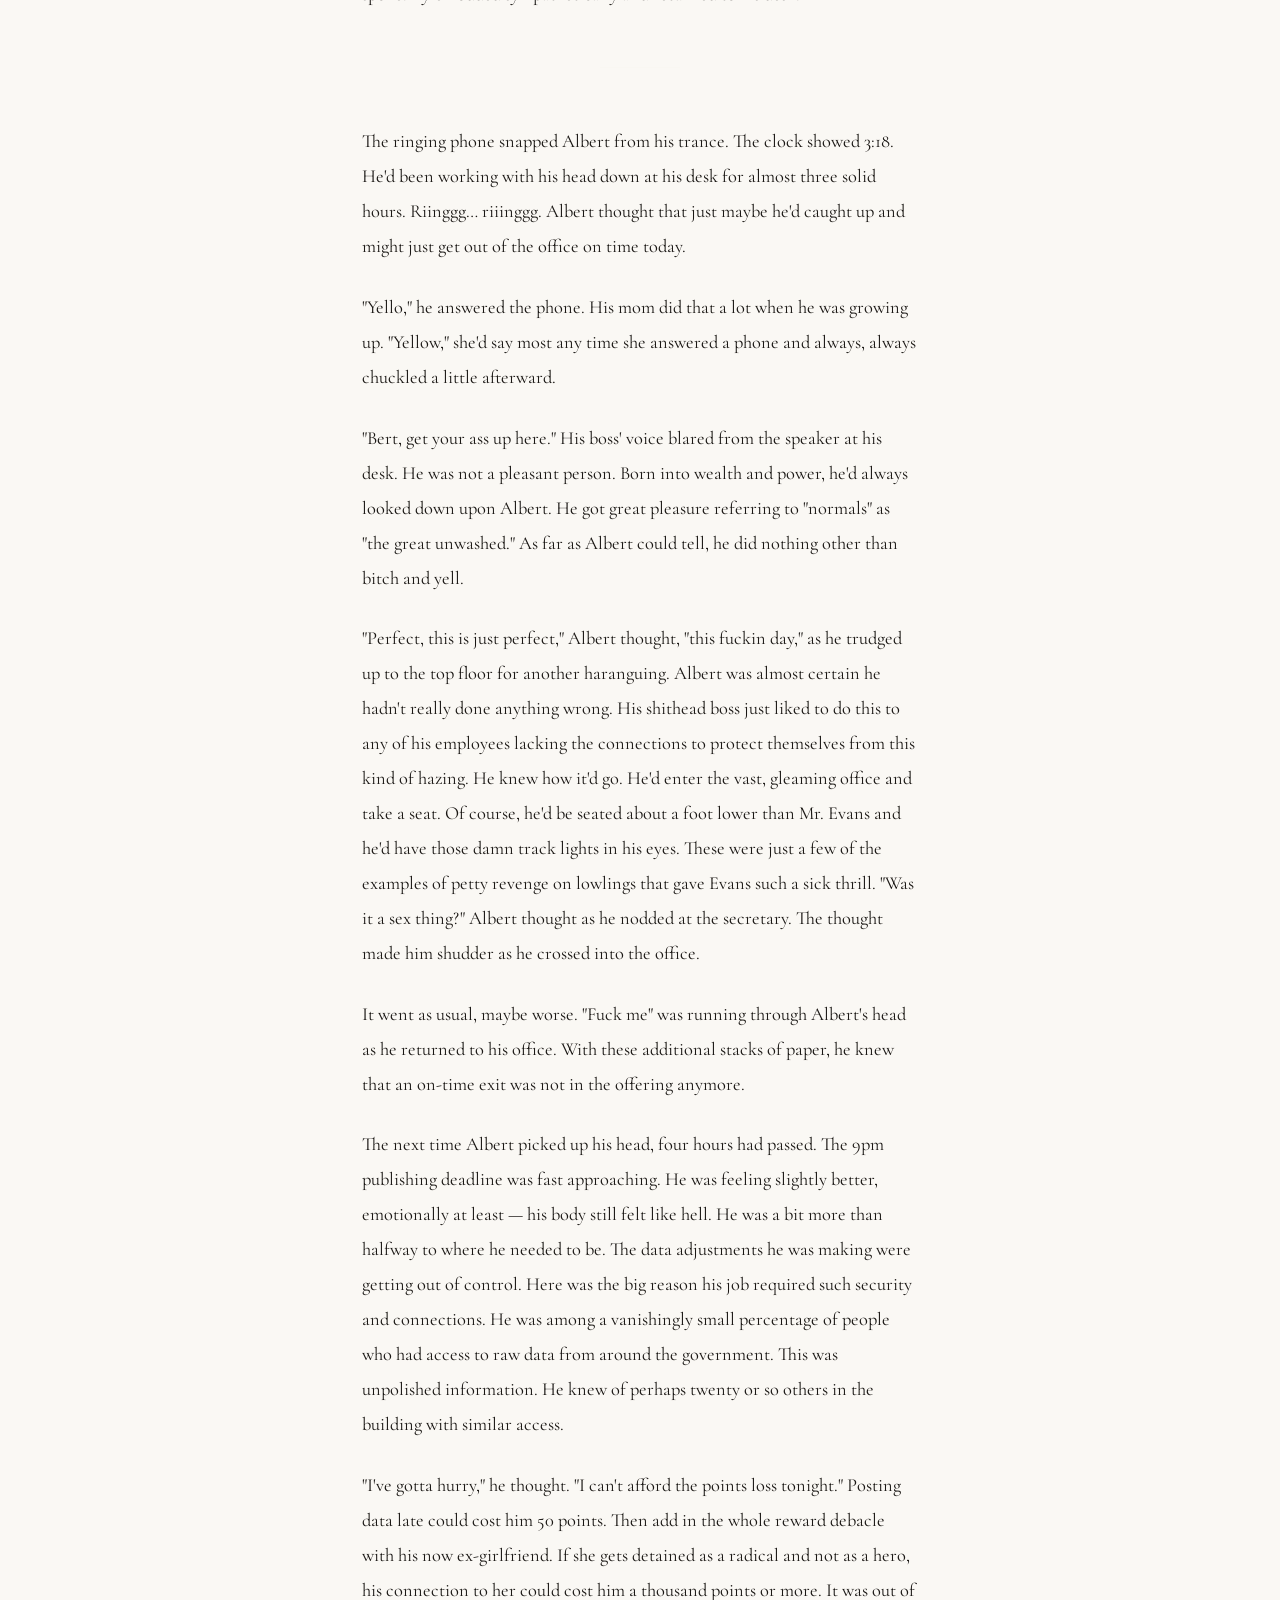
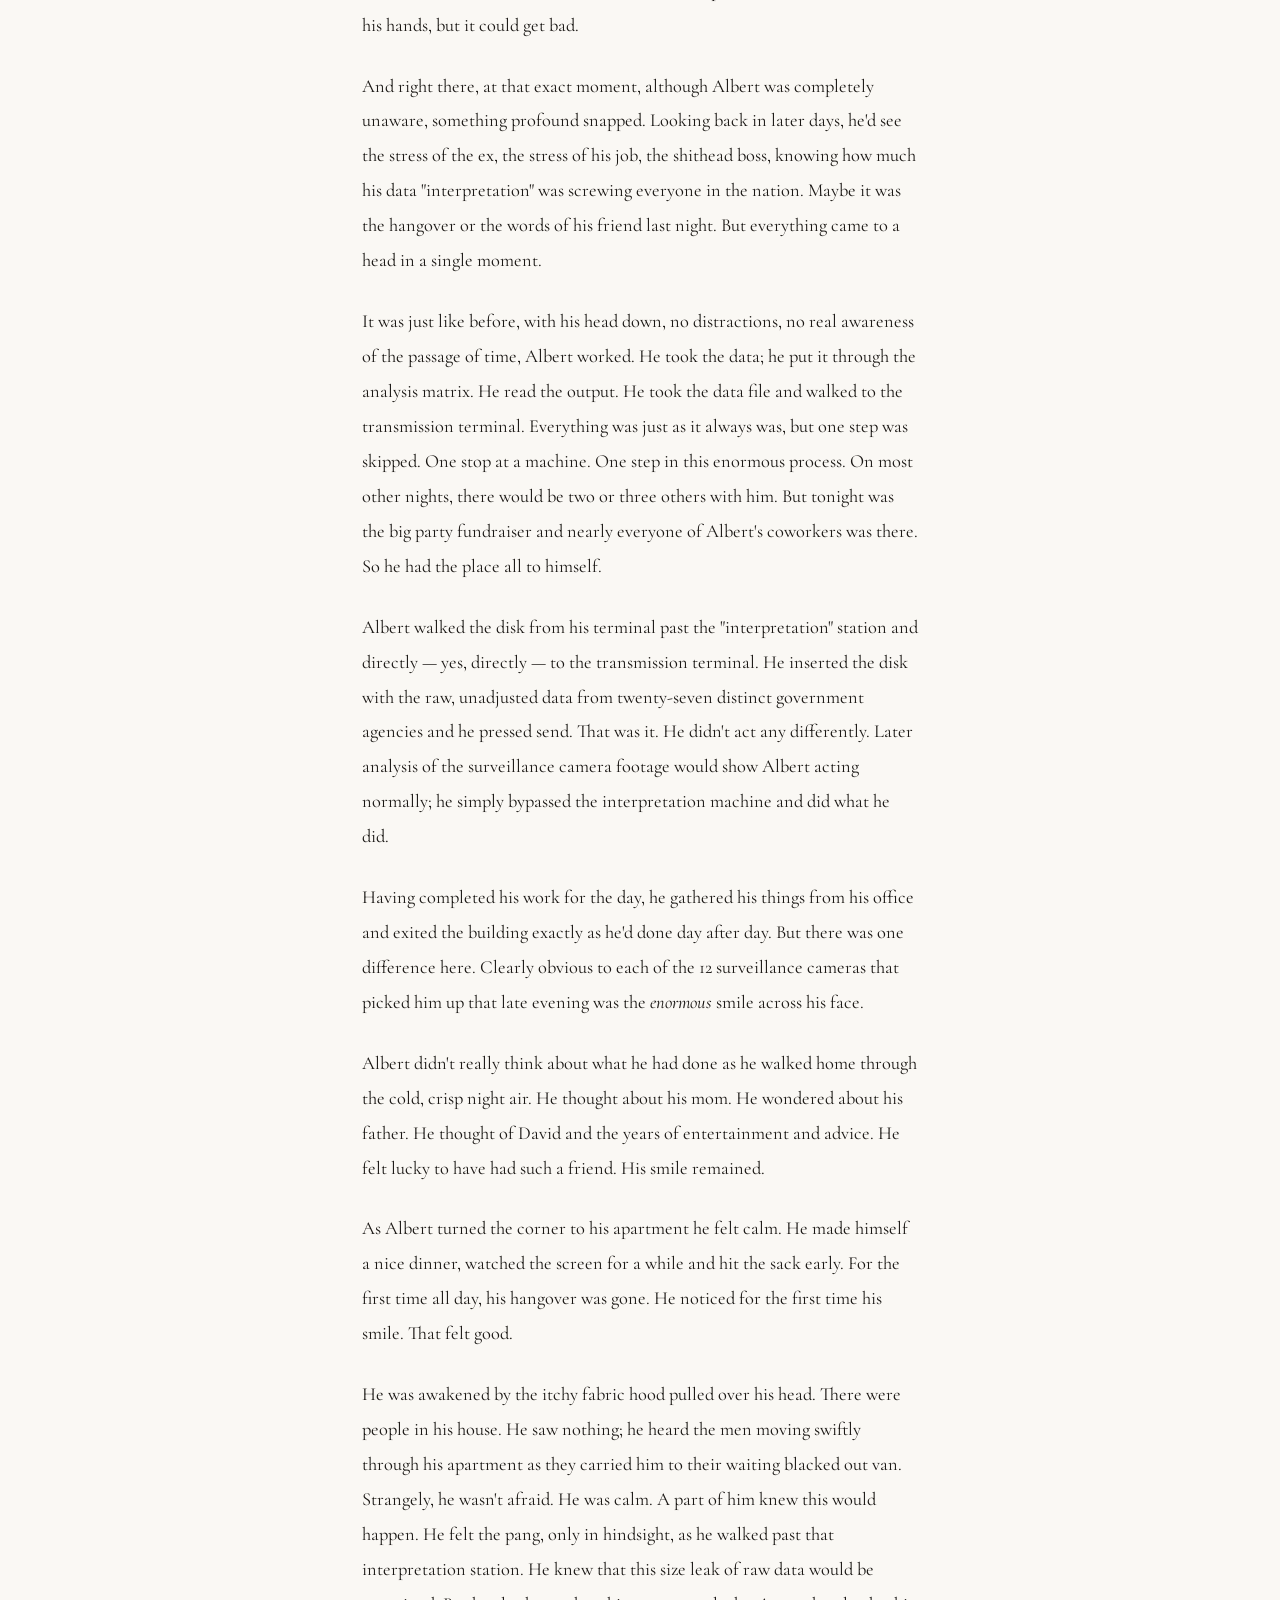
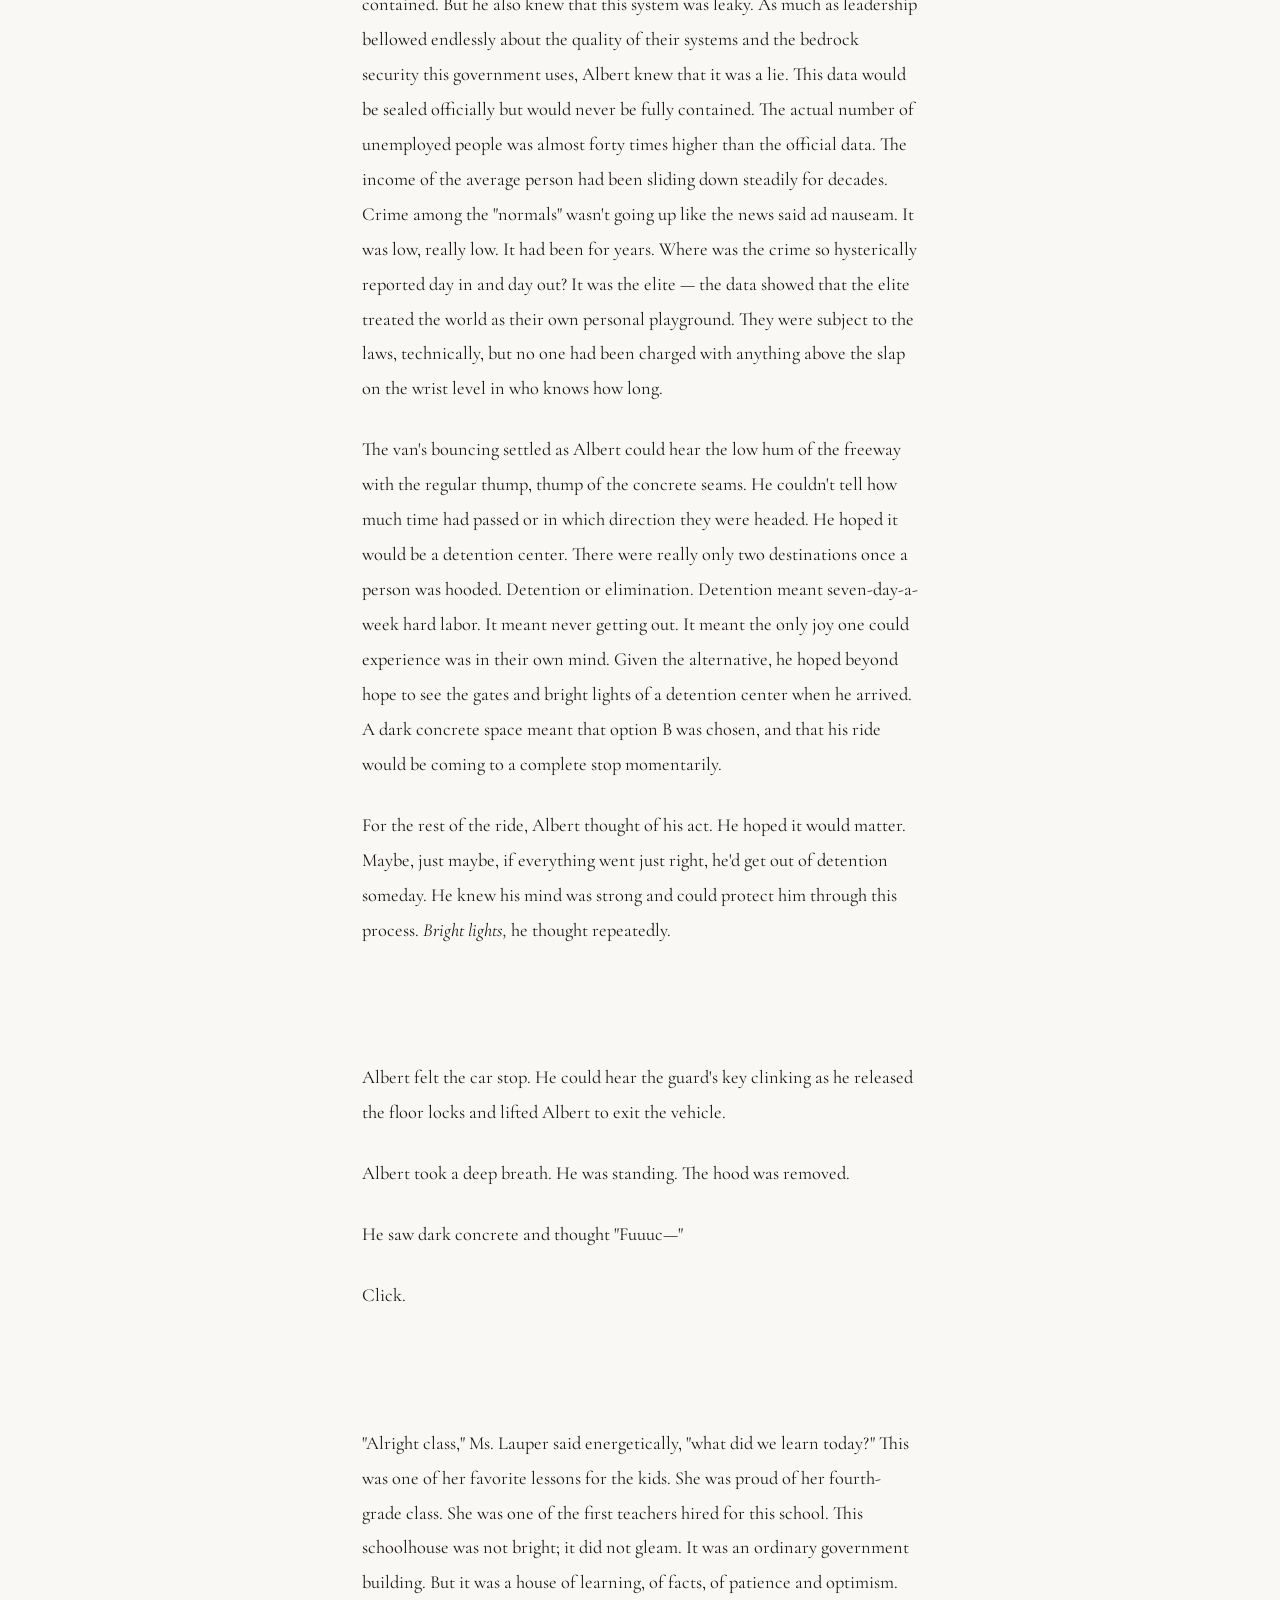
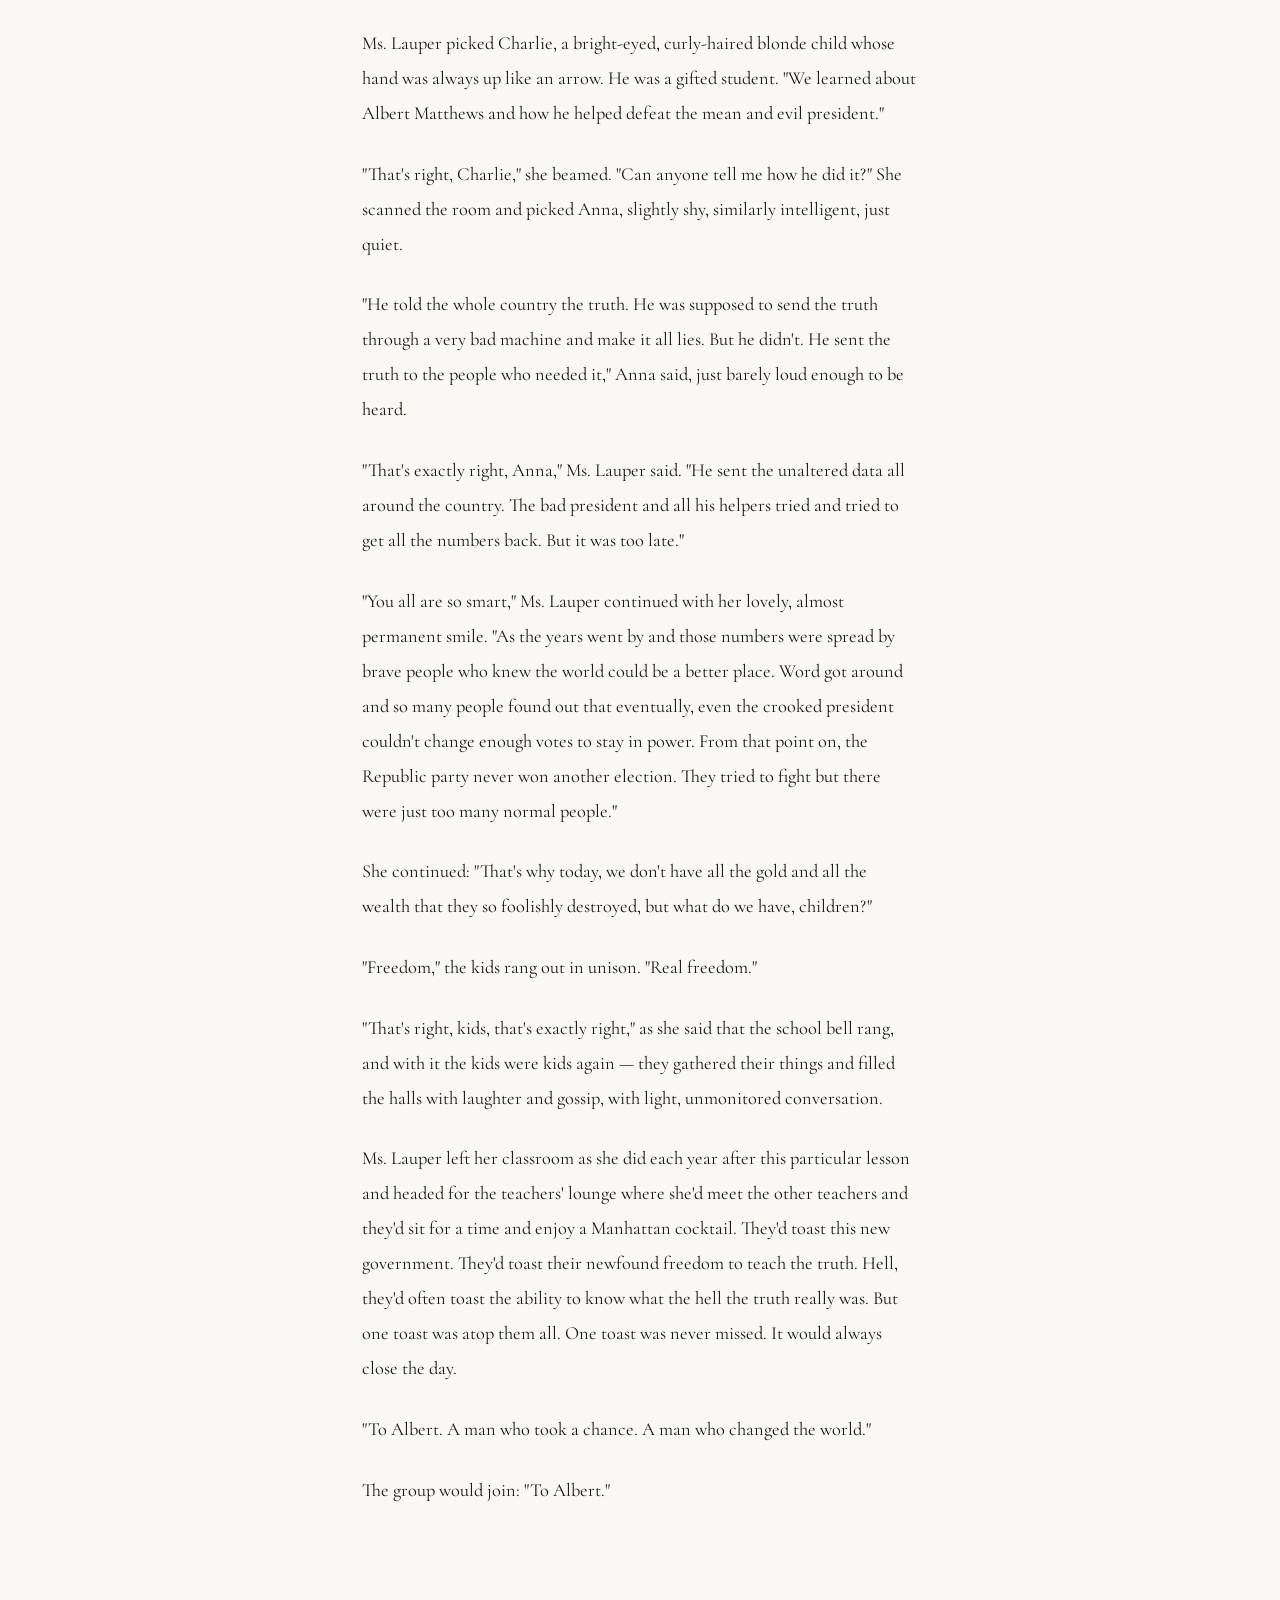
==== commit c9b0473a: "Add Get Involved nav link to all pages pointing to UI.html Desktop nav and mobile menu updated acros" ====
--- a/badday.html
+++ b/badday.html
@@ -22,6 +22,7 @@
       <li><a href="index.html">About</a></li>
       <li><a href="index.html">Now</a></li>
       <li><a href="index.html">Contact</a></li>
+      <li><a href="UI.html">Get Involved</a></li>
     </ul>
     <button class="nav-burger" onclick="document.getElementById('mobileMenu').classList.toggle('open')" aria-label="Menu">
       <span></span><span></span><span></span>
@@ -39,6 +40,7 @@
   <a href="index.html">About</a>
   <a href="index.html">Now</a>
   <a href="index.html">Contact</a>
+  <a href="UI.html">Get Involved</a>
 </div>
 
 <div class="reader-header">
--- a/styles.css
+++ b/styles.css
@@ -1,10 +1,10 @@
 *, *::before, *::after { box-sizing: border-box; margin: 0; padding: 0; }
 
 :root {
-  --void:       #090806;
-  --surface:    #100f0d;
-  --surface-2:  #161411;
-  --surface-3:  #1e1c19;
+  --void:       #111017;
+  --surface:    #19171f;
+  --surface-2:  #201e27;
+  --surface-3:  #282530;
   --ink:        #e8e2d4;
   --ink-muted:  rgba(232,226,212,0.45);
   --ink-dim:    rgba(232,226,212,0.22);
@@ -13,6 +13,8 @@
   --crimson:      #b30505;
   --crimson-deep: #990202;
   --crimson-lt:   #d40606;
+  --gold:         #d4a517;
+  --cobalt:       #1a5a7a;
   --font-serif: 'Cormorant Garamond', Georgia, serif;
   --font-mono:  'Courier Prime', 'Courier New', monospace;
 }
@@ -71,7 +73,7 @@
 /* ── NAV ─────────────────────────────────────────────── */
 nav {
   position: sticky; top: 0; z-index: 100;
-  background: rgba(9,8,6,0.92);
+  background: rgba(17,16,23,0.94);
   backdrop-filter: blur(12px); -webkit-backdrop-filter: blur(12px);
   border-bottom: 1px solid var(--rule);
 }
@@ -123,50 +125,64 @@
 /* ── HERO — horizontal stack ───────────────────────── */
 .hero-split {
   display: grid;
-  grid-template-rows: 44vh auto;
+  grid-template-rows: 50vh auto;
   grid-template-columns: 1fr;
   min-height: 92vh;
   background: var(--void);
 }
 
-.hero-graphic-col {
+.hero-image-col {
   position: relative;
   overflow: hidden;
   background: var(--void);
   border-bottom: 1px solid var(--rule);
-  display: flex;
-  align-items: center;
-  justify-content: center;
-}
-.hero-graphic-col::after {
-  content: '';
-  position: absolute; inset: 0;
-  background: repeating-linear-gradient(
-    to bottom,
-    transparent 0, transparent 3px,
-    rgba(0,0,0,0.06) 3px, rgba(0,0,0,0.06) 4px
-  );
-  pointer-events: none;
-}
-.signal-svg {
-  width: 98%;
-  height: auto;
-  position: relative;
-  z-index: 1;
-}
-.hero-signal-headline {
+}
+.hero-art-svg {
   position: absolute;
-  top: 50%; left: 0; right: 0;
-  transform: translateY(-50%);
-  padding: 0 3rem;
+  inset: 0;
+  width: 100%;
+  height: 100%;
+}
+.hero-art-text {
+  position: absolute;
+  bottom: 0; left: 0;
+  padding: 0 3rem 2.5rem;
   z-index: 2;
   pointer-events: none;
+  max-width: 760px;
+}
+.hero-art-label {
+  display: block;
+  font-family: var(--font-mono);
+  font-size: 0.62rem;
+  letter-spacing: 0.22em;
+  text-transform: uppercase;
+  color: rgba(232,226,212,0.38);
+  margin-bottom: 0.45rem;
+}
+.hero-art-rule {
+  width: clamp(140px, 22vw, 340px);
+  height: 1px;
+  background: var(--crimson);
+  opacity: 0.65;
+  margin-bottom: 0.5rem;
+}
+.hero-art-name {
+  font-family: 'Bebas Neue', var(--font-serif);
+  font-size: clamp(4rem, 9vw, 8.5rem);
+  font-weight: 400;
+  color: var(--ink);
+  line-height: 0.88;
+  letter-spacing: 0.02em;
+  margin-bottom: 1rem;
+}
+.hero-art-bio {
   font-family: var(--font-serif);
-  font-size: clamp(2.8rem, 4.8vw, 6rem);
-  font-weight: 300; line-height: 0.92;
-  letter-spacing: -0.01em;
-  color: #d25e32;
-  user-select: none;
+  font-style: italic;
+  font-size: clamp(0.88rem, 1.1vw, 1rem);
+  color: rgba(232,226,212,0.62);
+  line-height: 1.62;
+  margin: 0;
 }
 
 .hero-text-col {
@@ -244,12 +260,12 @@
 }
 
 @media (max-width: 860px) {
-  .hero-split { grid-template-rows: 48vw auto; min-height: auto; }
+  .hero-split { grid-template-rows: 52vw auto; min-height: auto; }
   .hero-text-inner { padding: 0 1.5rem; }
   .hero-text-col { padding: 2.5rem 0; }
   .hero-text-body { grid-template-columns: 1fr; gap: 2.5rem; }
   .hero-id-row { flex-wrap: wrap; gap: 0.5rem; margin-bottom: 2rem; }
-  .hero-signal-headline { font-size: clamp(2.4rem, 9vw, 3.8rem); padding: 0 1.5rem; }
+  .hero-art-text { padding: 0 1.5rem 1.8rem; }
 }
 
 .btn-ghost {
@@ -472,6 +488,7 @@
 footer .footer-links a { font-family: var(--font-mono); font-size: 0.6rem; letter-spacing: 0.14em; text-transform: uppercase; color: var(--ink-dim); cursor: pointer; transition: color 0.2s; }
 footer .footer-links a:hover { color: var(--crimson); }
 footer .footer-copy { font-family: var(--font-mono); font-size: 0.58rem; letter-spacing: 0.08em; color: var(--ink-dim); }
+footer .footer-motto { font-family: var(--font-serif); font-style: italic; font-size: 0.88rem; color: var(--ink-muted); margin-bottom: 1.5rem; }
 
 
 /* ═══════════════════════════════════════════════════════
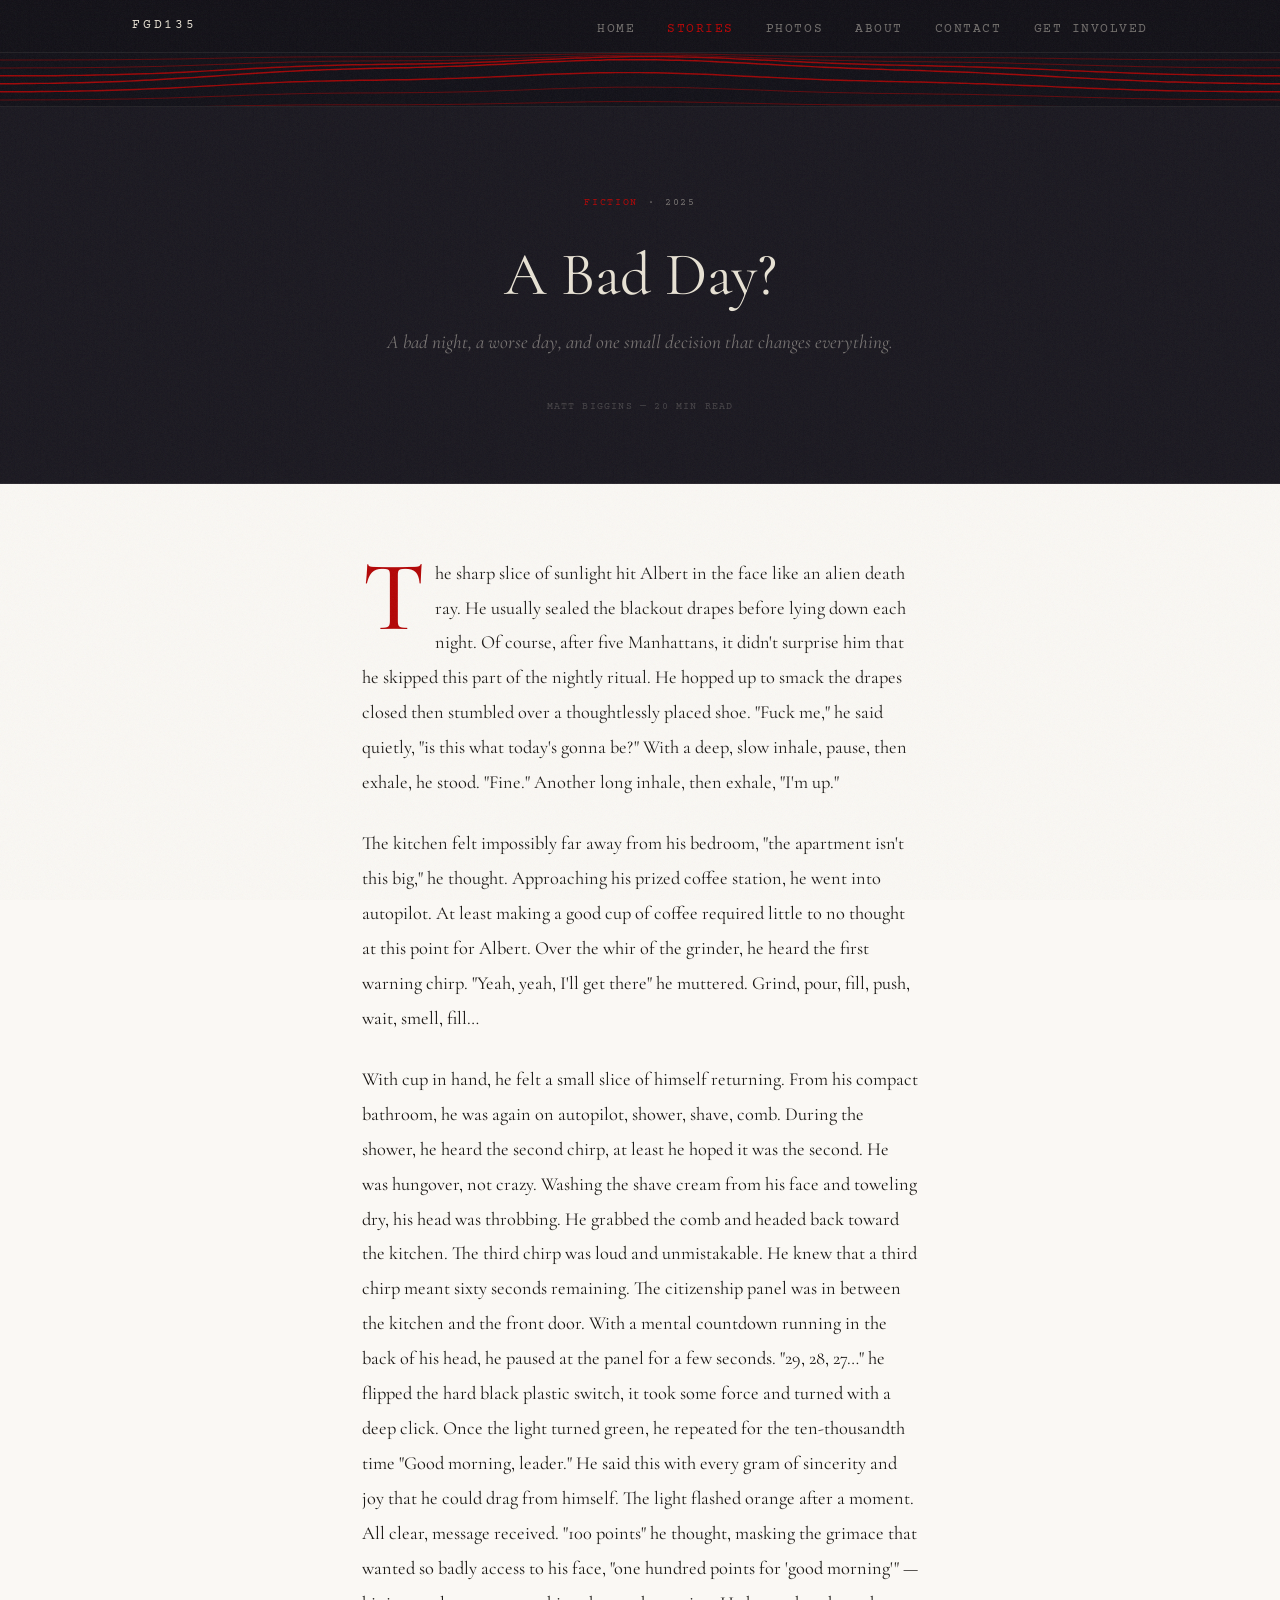
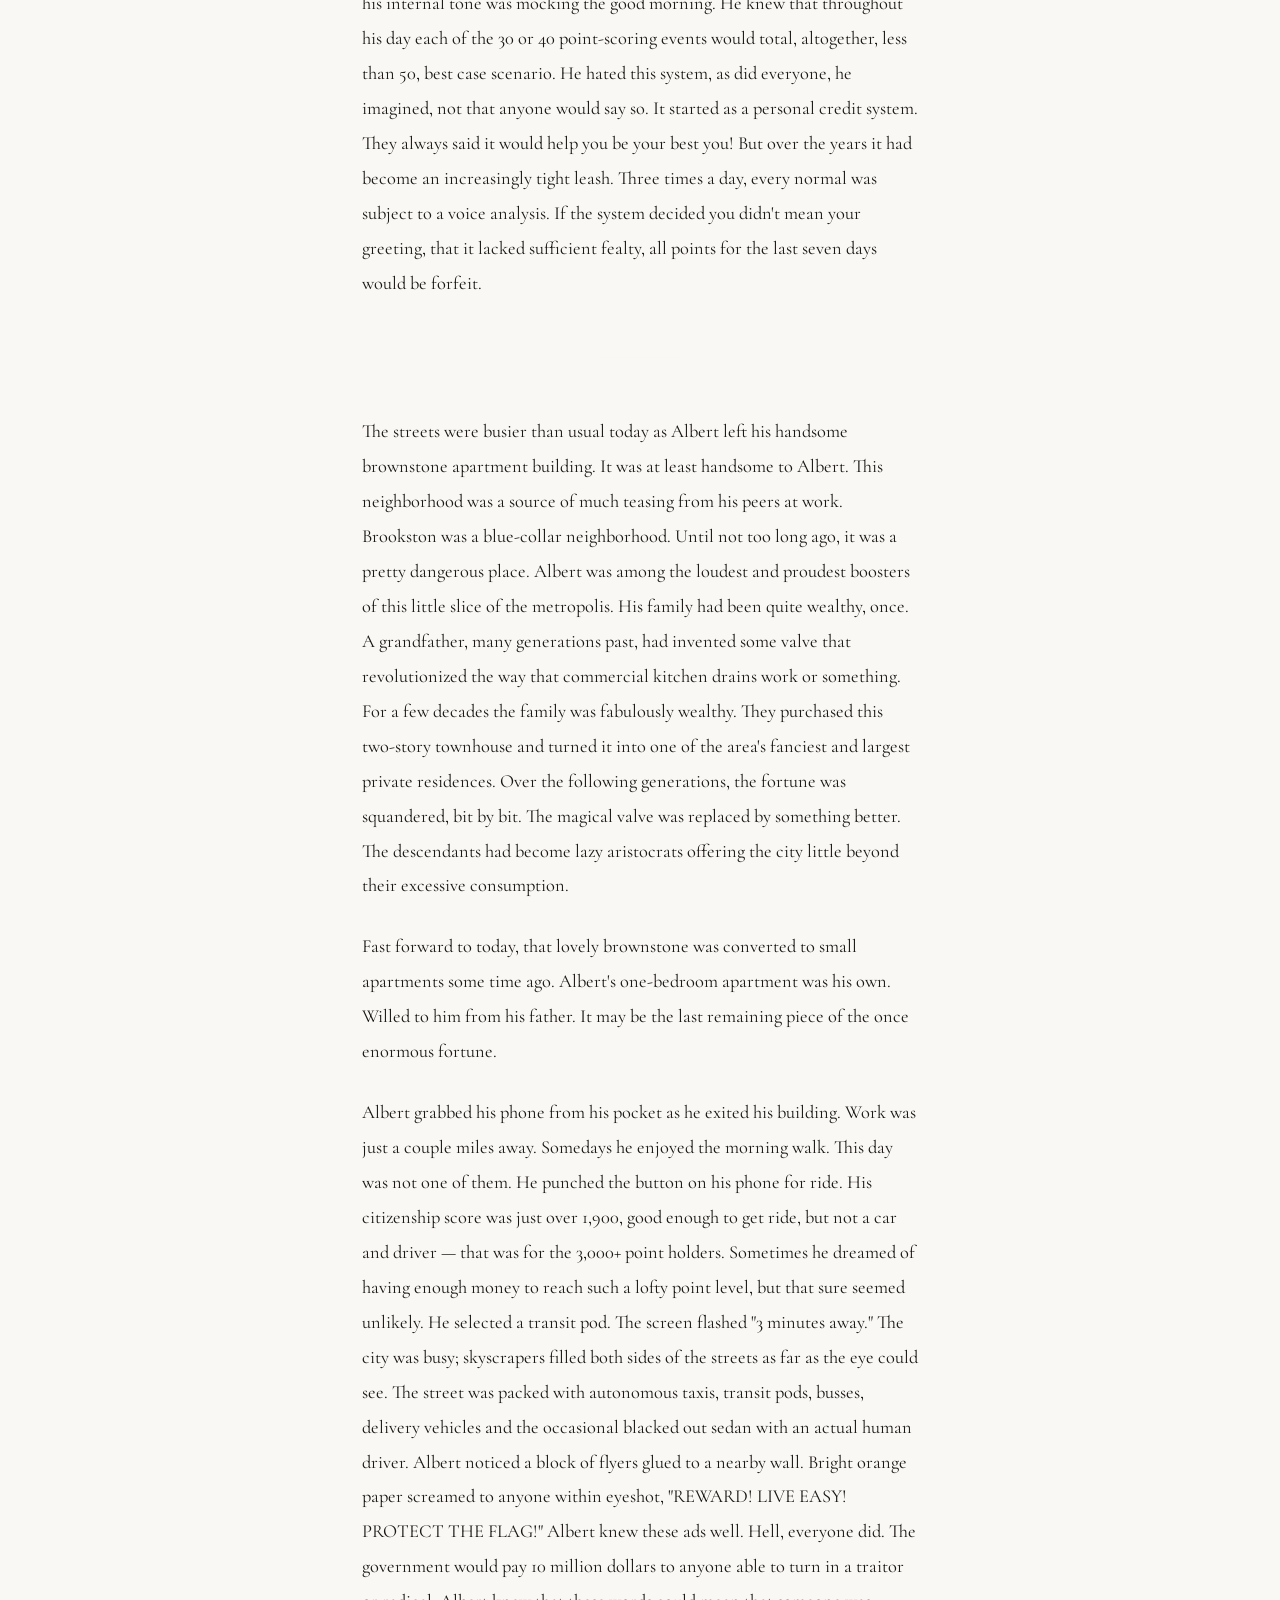
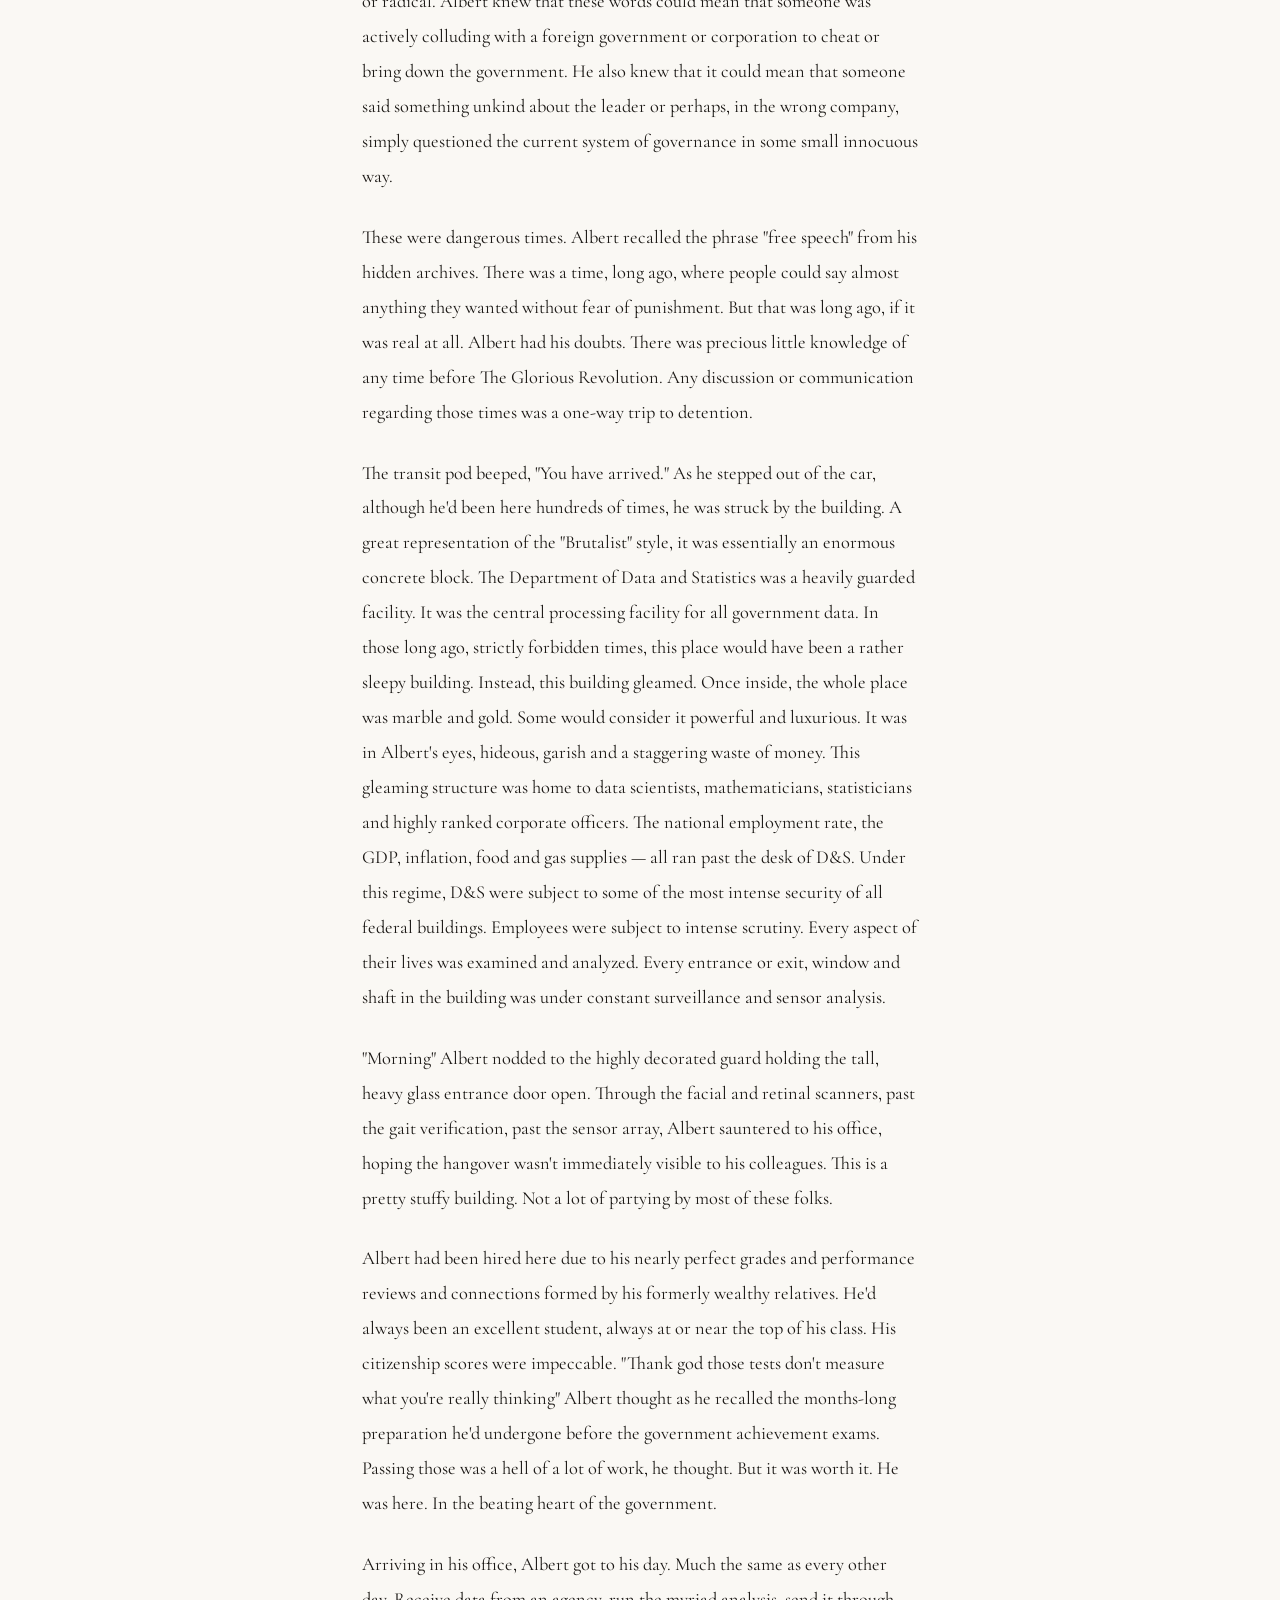
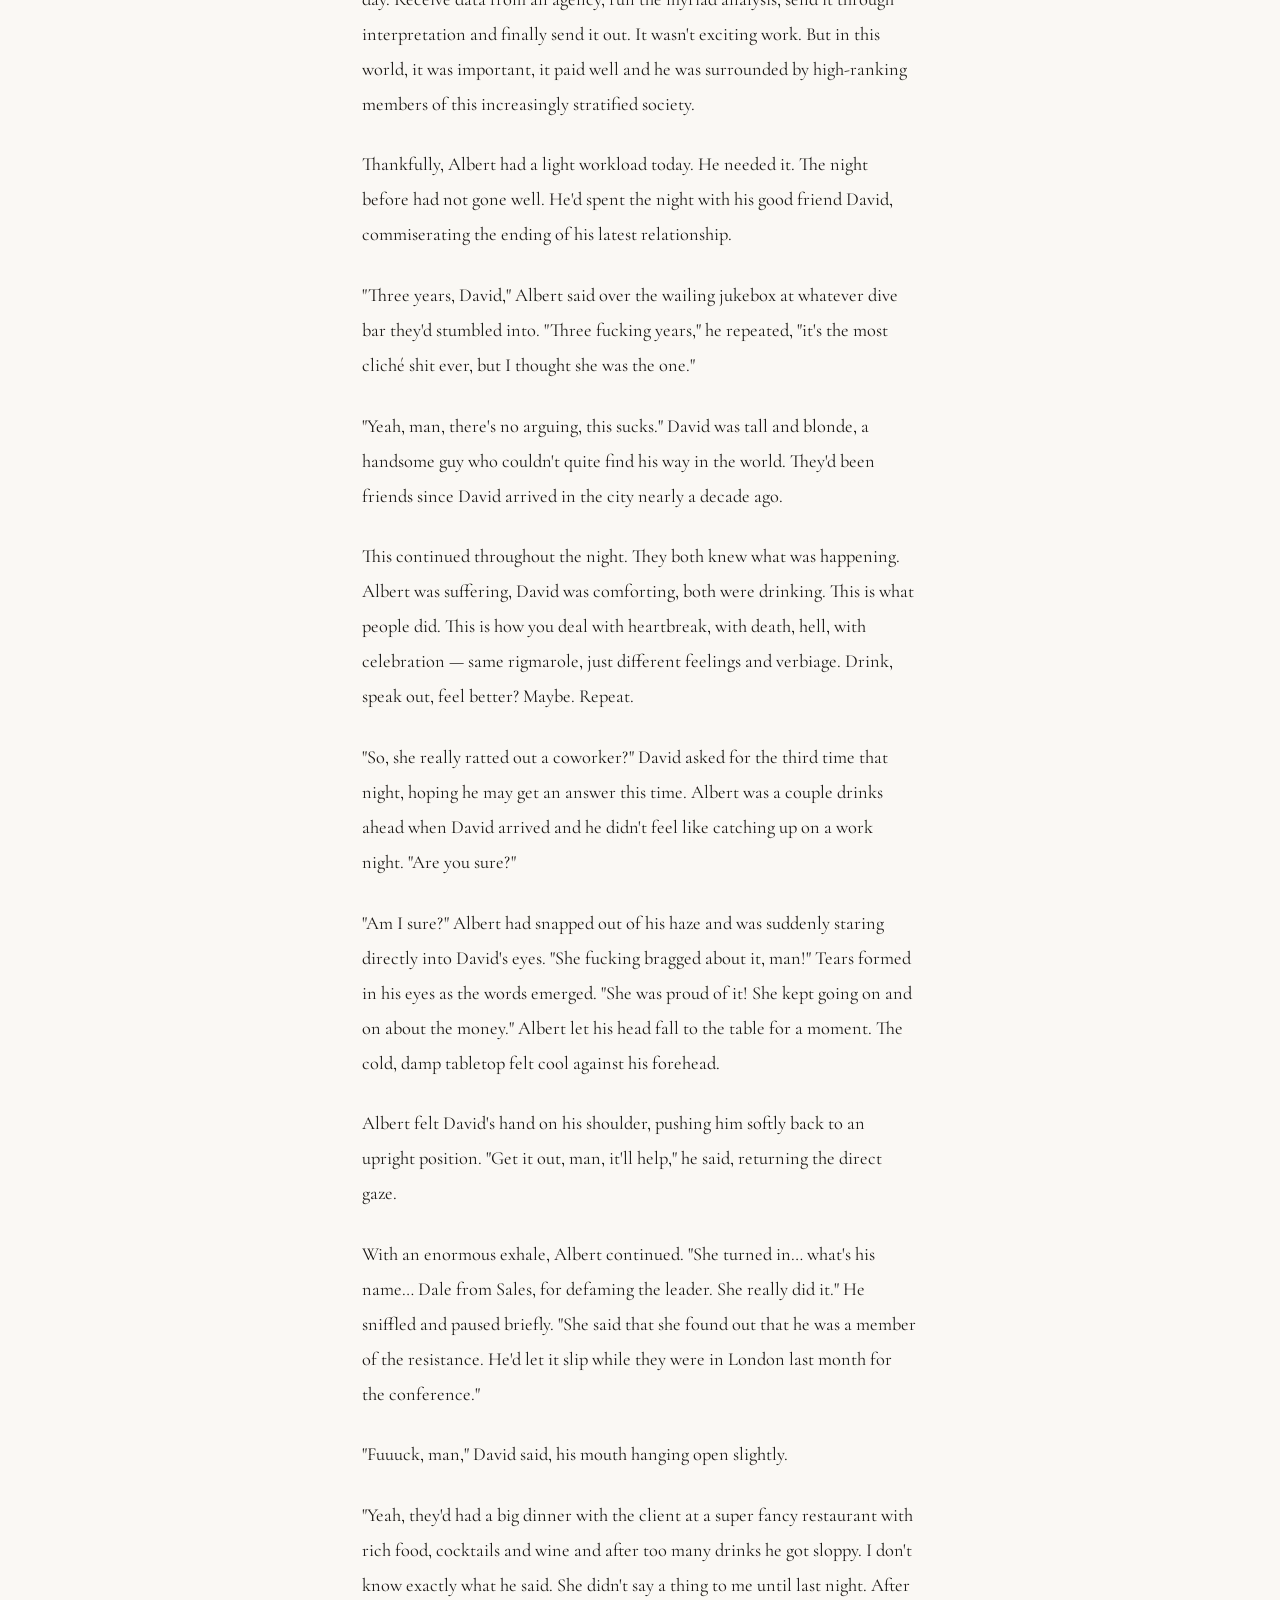
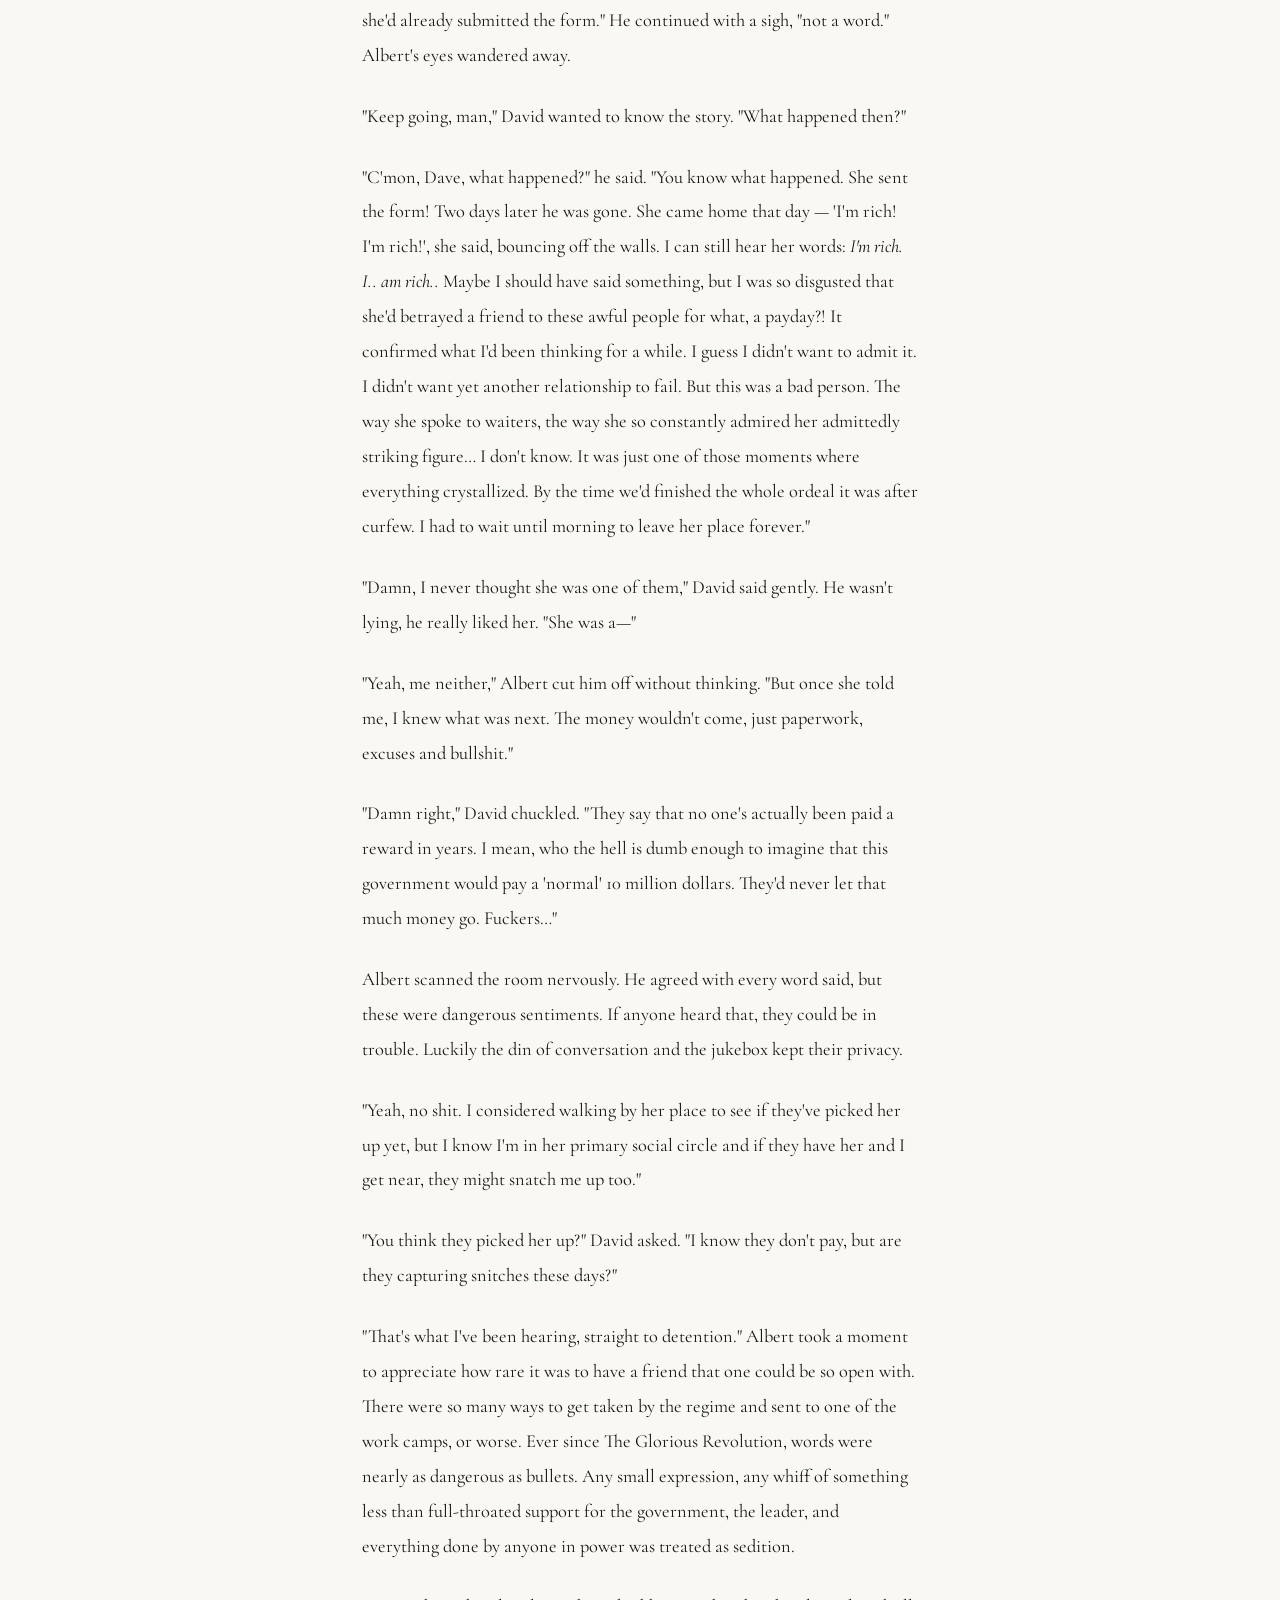
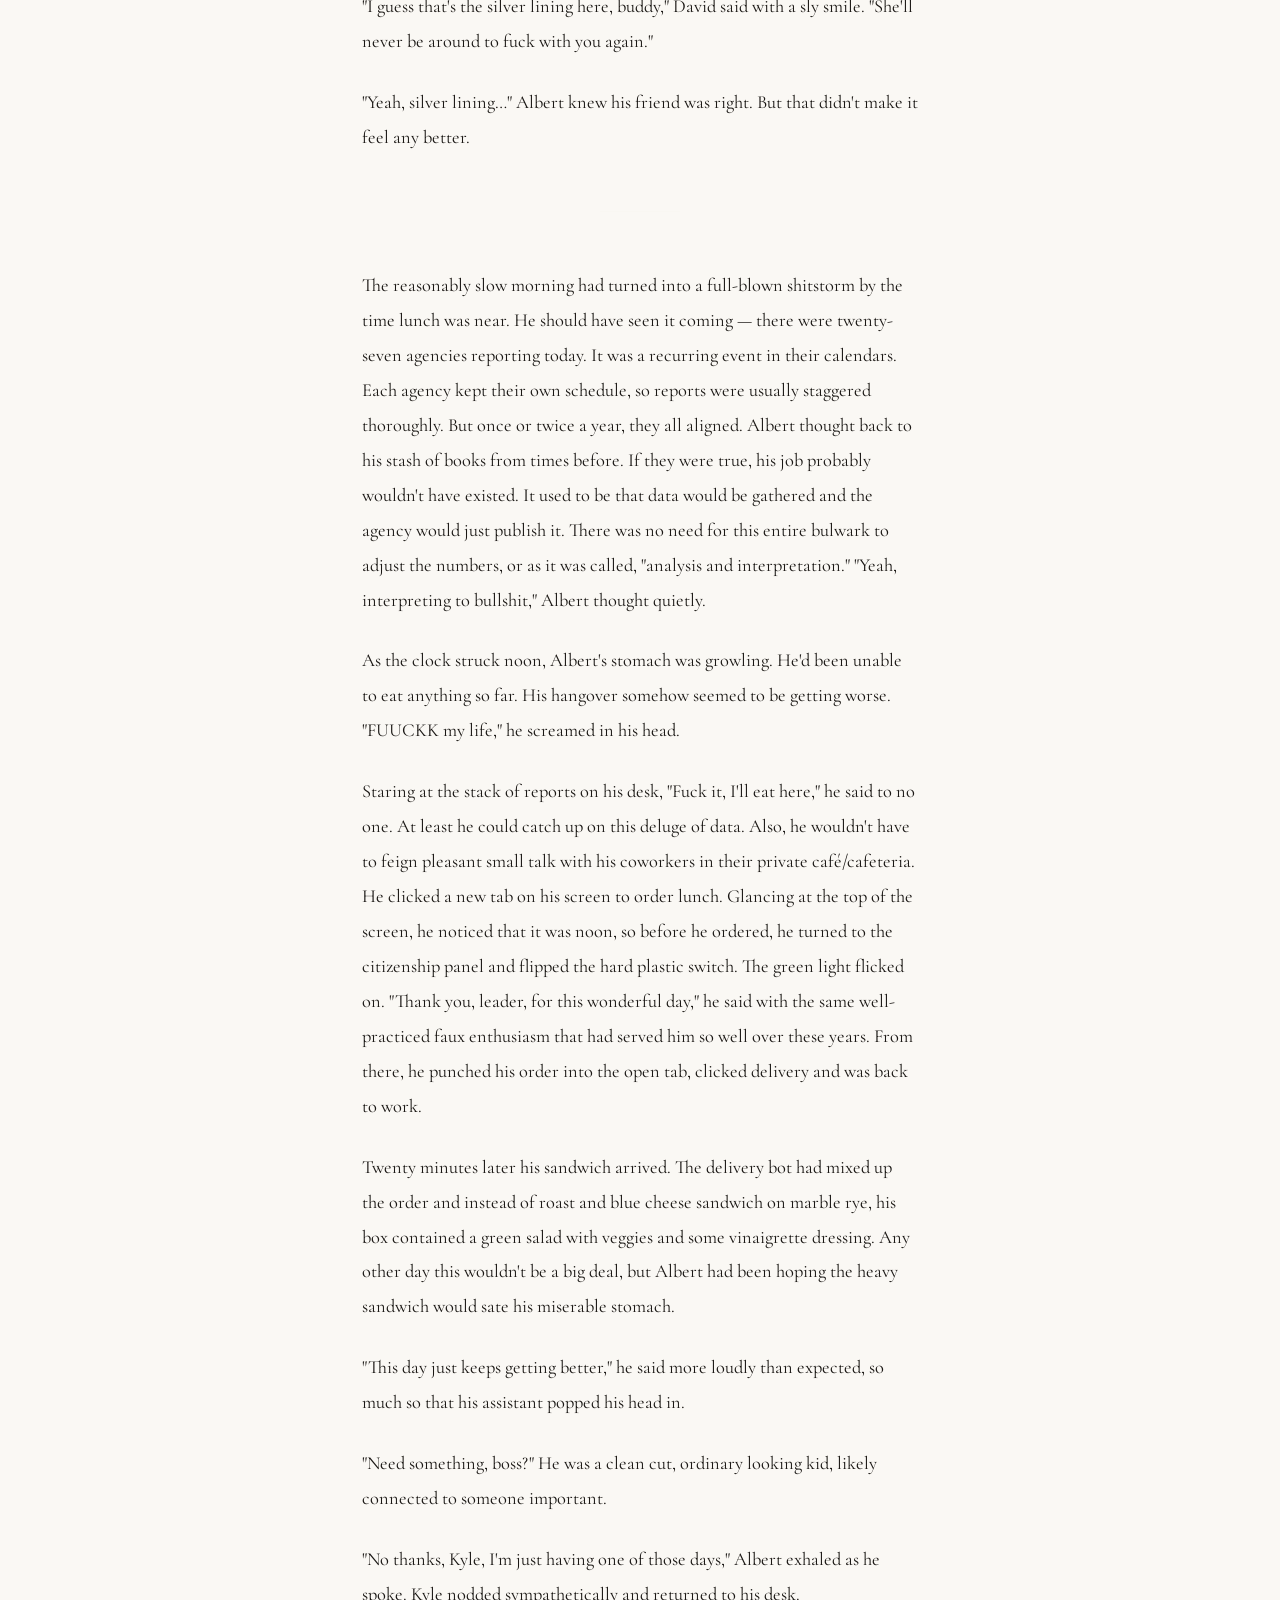
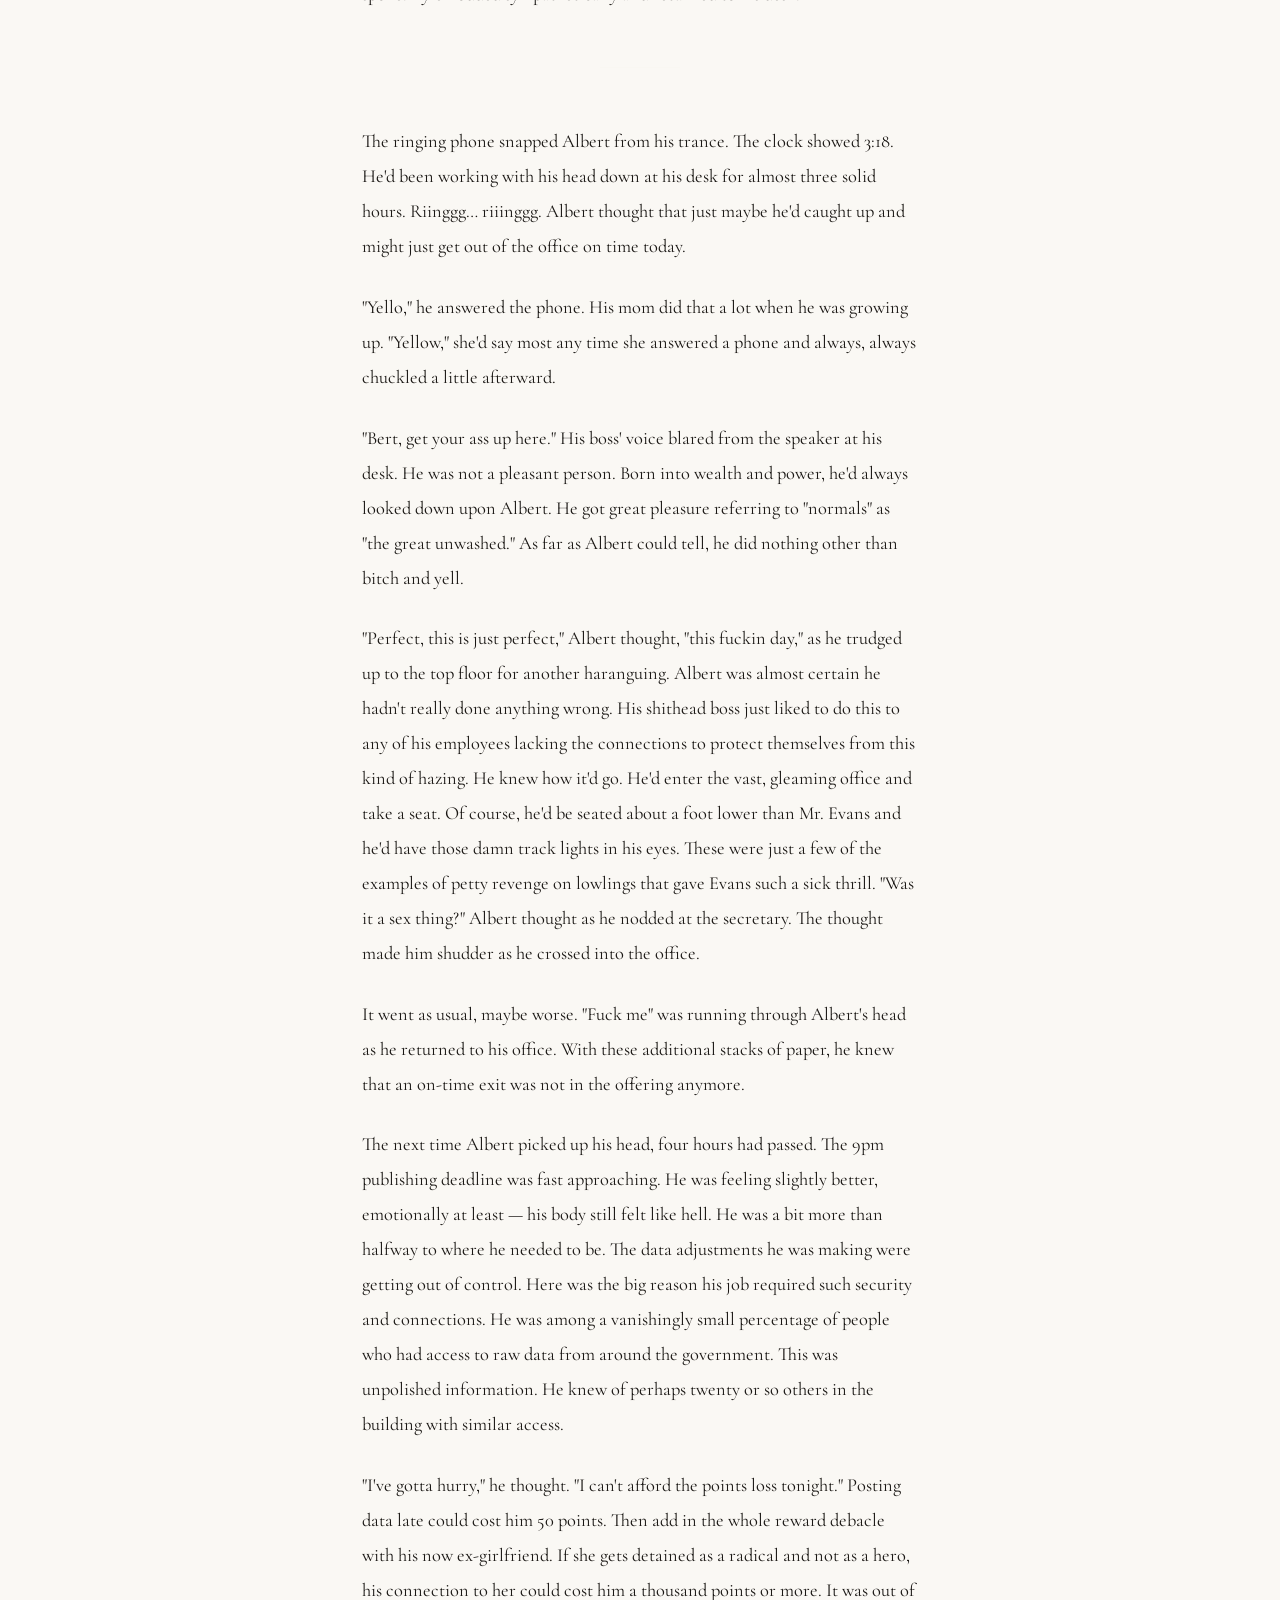
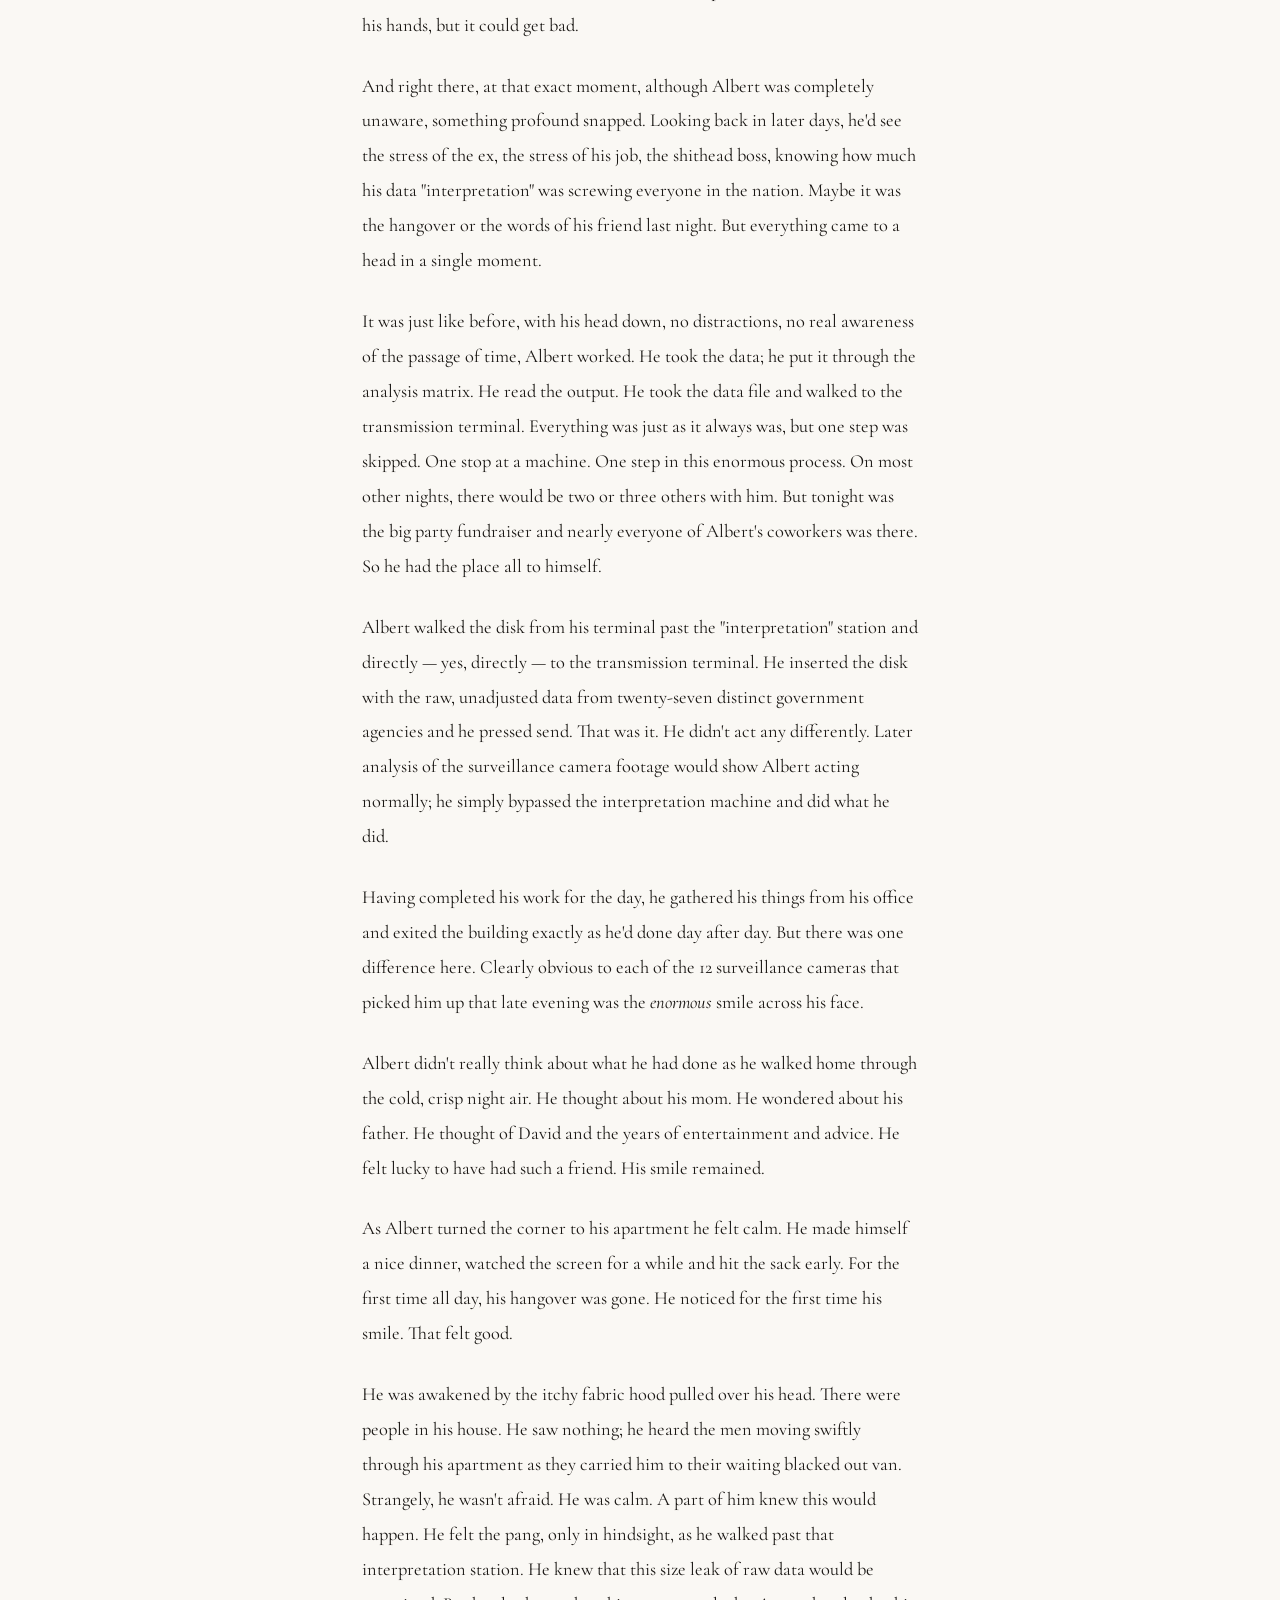
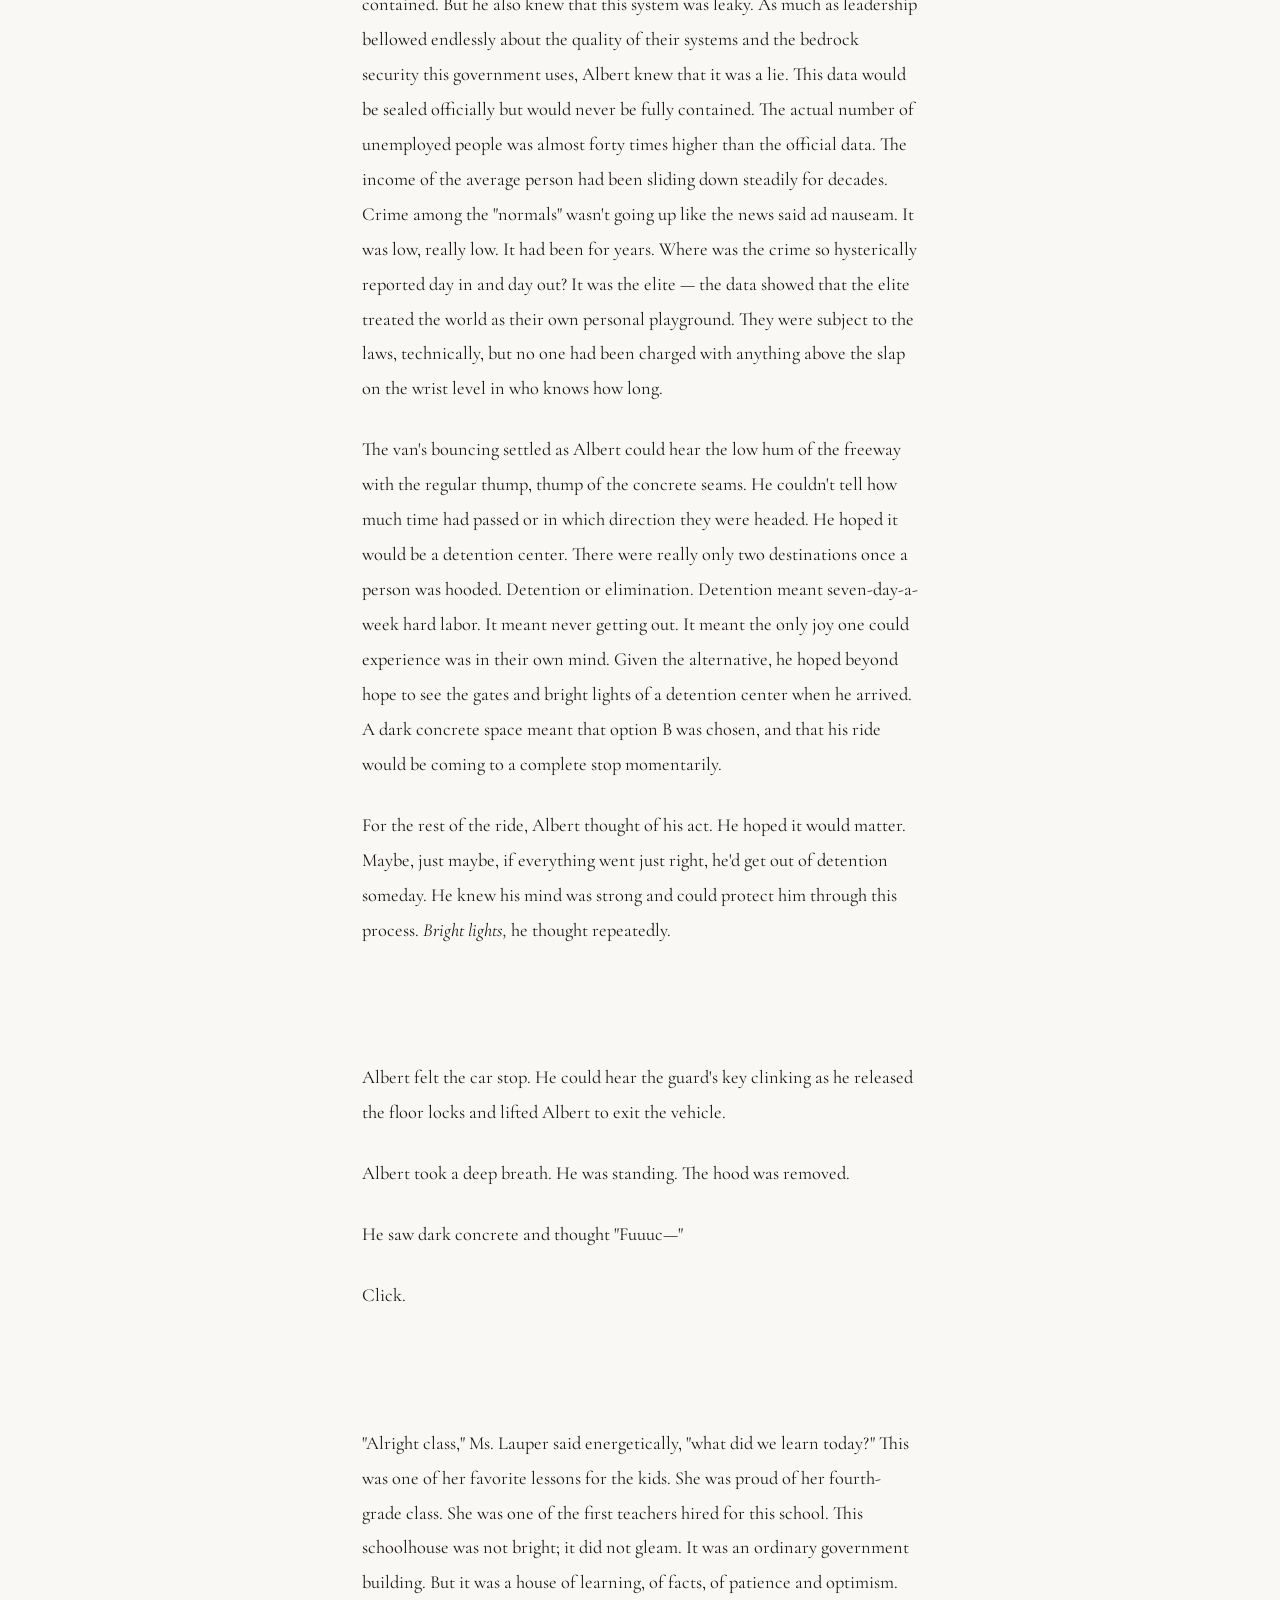
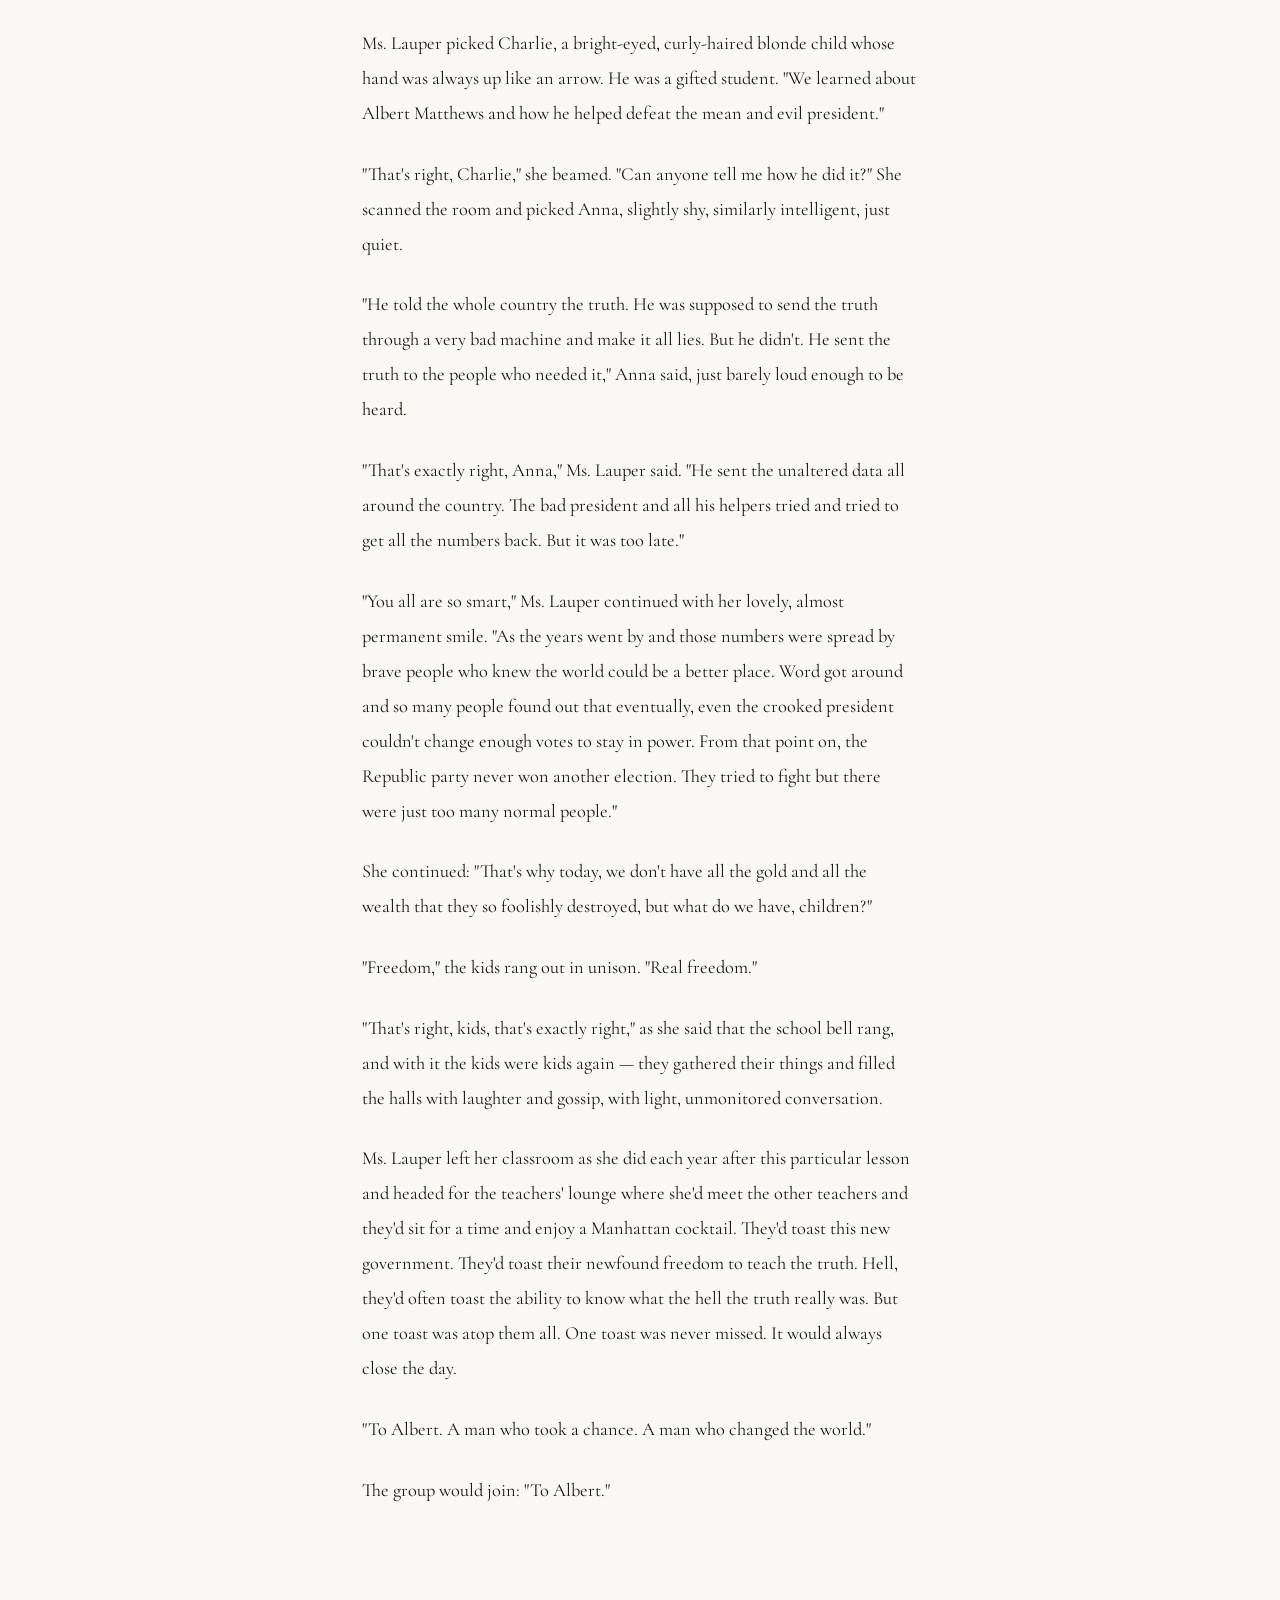
==== commit 7a562874: "Site-wide audit: nav, footer, CSS consistency pass HTML (badday, truth, braided, rabbit, orange, vot" ====
--- a/badday.html
+++ b/badday.html
@@ -19,9 +19,8 @@
       <li><a href="index.html">Home</a></li>
       <li><a href="stories.html" class="active">Stories</a></li>
       <li><a href="photos.html">Photos</a></li>
-      <li><a href="index.html">About</a></li>
-      <li><a href="index.html">Now</a></li>
-      <li><a href="index.html">Contact</a></li>
+      <li><a href="index.html#about">About</a></li>
+      <li><a href="index.html#contact">Contact</a></li>
       <li><a href="UI.html">Get Involved</a></li>
     </ul>
     <button class="nav-burger" onclick="document.getElementById('mobileMenu').classList.toggle('open')" aria-label="Menu">
@@ -37,9 +36,8 @@
   <a href="index.html">Home</a>
   <a href="stories.html">Stories</a>
   <a href="photos.html">Photos</a>
-  <a href="index.html">About</a>
-  <a href="index.html">Now</a>
-  <a href="index.html">Contact</a>
+  <a href="index.html#about">About</a>
+  <a href="index.html#contact">Contact</a>
   <a href="UI.html">Get Involved</a>
 </div>
 
@@ -221,13 +219,13 @@
 <footer>
   <div class="footer-inner" style="max-width:1080px;margin:0 auto;">
     <div class="site-name">fgd135</div>
+    <p class="footer-motto">Words from somewhere worth going.</p>
     <div class="footer-links">
       <a href="index.html">Home</a>
       <a href="stories.html">Stories</a>
       <a href="photos.html">Photos</a>
-      <a href="index.html">About</a>
-      <a href="index.html">Now</a>
-      <a href="index.html">Contact</a>
+      <a href="index.html#about">About</a>
+      <a href="index.html#contact">Contact</a>
     </div>
     <div class="footer-copy">© 2026 fgd135. All rights reserved.</div>
   </div>
--- a/styles.css
+++ b/styles.css
@@ -90,7 +90,7 @@
 .nav-logo:hover { color: var(--crimson); }
 .nav-links { list-style: none; display: flex; gap: 2rem; }
 .nav-links a {
-  font-family: var(--font-mono); font-size: 0.68rem;
+  font-family: var(--font-mono); font-size: 0.80rem;
   letter-spacing: 0.12em; text-transform: uppercase;
   color: var(--ink-muted); cursor: pointer; transition: color 0.2s;
 }
@@ -365,10 +365,52 @@
 .page-header h1 { font-size: clamp(2.4rem, 5vw, 4rem); font-weight: 300; line-height: 1.08; color: var(--ink); }
 .page-header p { margin-top: 1rem; color: var(--ink-muted); font-style: italic; font-size: 1.05rem; }
 
-/* ── ARCHIVE ──────────────────────────────────────────── */
-.archive-section { padding: 3.5rem 2rem 6rem; }
-.archive-category { margin-bottom: 3.5rem; }
-.archive-cat-label { font-family: var(--font-mono); font-size: 0.62rem; letter-spacing: 0.2em; text-transform: uppercase; color: var(--crimson); padding-bottom: 0.8rem; border-bottom: 1px solid var(--rule); margin-bottom: 0; }
+/* ── CITYSCAPE HERO BAND (about / contact) ─────────────── */
+.page-hero-band {
+  position: relative;
+  height: 38vh;
+  min-height: 260px;
+  overflow: hidden;
+  display: flex;
+  align-items: flex-end;
+  border-bottom: 1px solid var(--rule);
+}
+.page-hero-band img {
+  position: absolute;
+  inset: 0;
+  width: 100%;
+  height: 100%;
+  object-fit: cover;
+  object-position: center 30%;
+}
+.page-hero-band .hero-band-vignette {
+  position: absolute;
+  inset: 0;
+  background: linear-gradient(
+    to bottom,
+    rgba(17,16,23,0.05) 0%,
+    rgba(17,16,23,0.55) 50%,
+    rgba(17,16,23,0.96) 100%
+  );
+}
+.page-hero-band .hero-band-content {
+  position: relative;
+  z-index: 10;
+  padding: 0 2rem 2.5rem;
+  max-width: 1080px;
+  width: 100%;
+  margin: 0 auto;
+}
+.page-hero-band .hero-band-content .label { display: block; margin-bottom: 0.8rem; }
+.page-hero-band .hero-band-content h1 {
+  font-size: clamp(2.4rem, 5vw, 4rem);
+  font-weight: 300;
+  line-height: 1.08;
+  color: var(--ink);
+  margin: 0;
+}
+
+
 
 /* ── READER ───────────────────────────────────────────── */
 .reader-header { background: var(--surface); padding: 5.5rem 2rem 4rem; border-bottom: 1px solid var(--rule); text-align: center; }
@@ -444,12 +486,6 @@
   filter: brightness(0.88);
 }
 .photo-item:hover img { transform: scale(1.03); filter: brightness(1); }
-.photo-placeholder {
-  width: 100%; height: 100%;
-  display: flex; align-items: center; justify-content: center;
-  background: var(--surface-3); border: 1px solid var(--rule);
-}
-.photo-placeholder span { font-family: var(--font-mono); font-size: 0.55rem; letter-spacing: 0.1em; color: var(--ink-dim); text-transform: uppercase; }
 @media (max-width: 700px) { .photo-grid { grid-template-columns: repeat(2, 1fr); } }
 @media (max-width: 420px) { .photo-grid { grid-template-columns: 1fr; } }
 .series-nav { display: flex; gap: 2rem; flex-wrap: wrap; padding-bottom: 0.5rem; border-bottom: 1px solid var(--rule); }
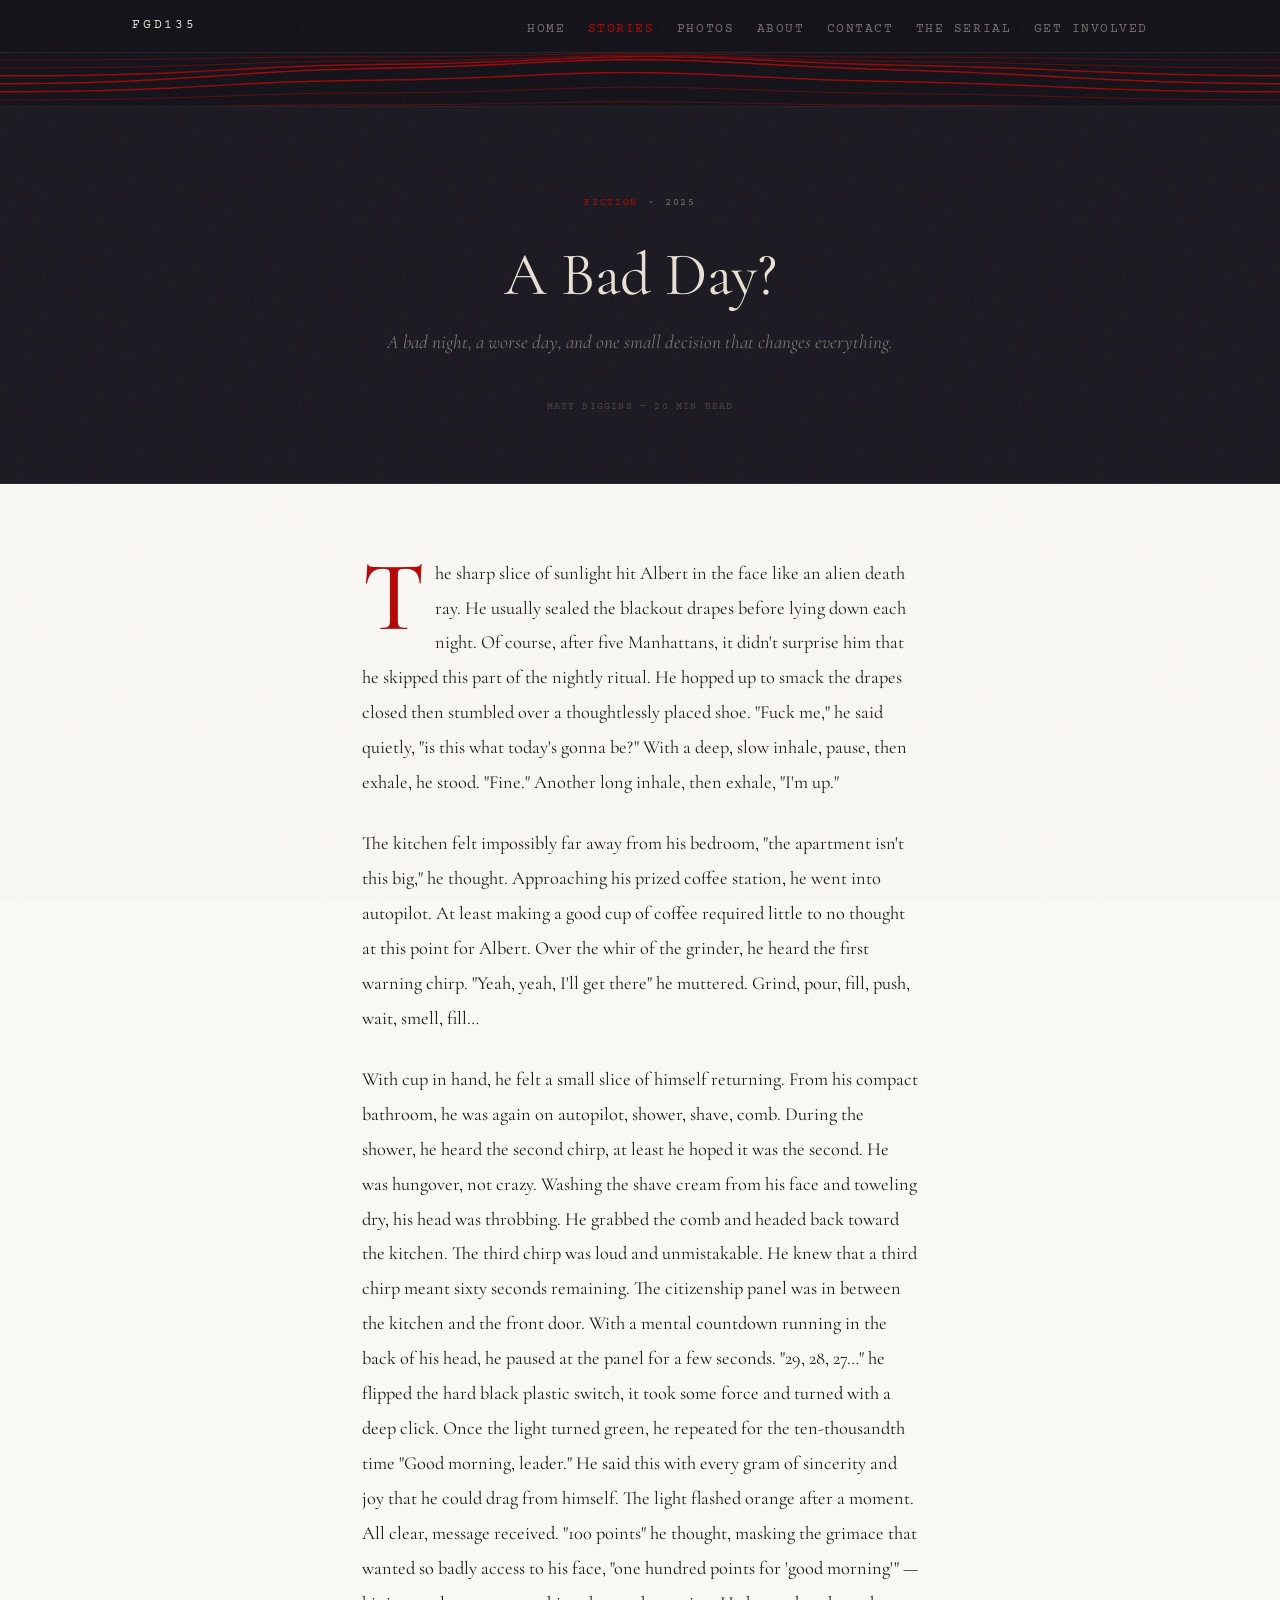
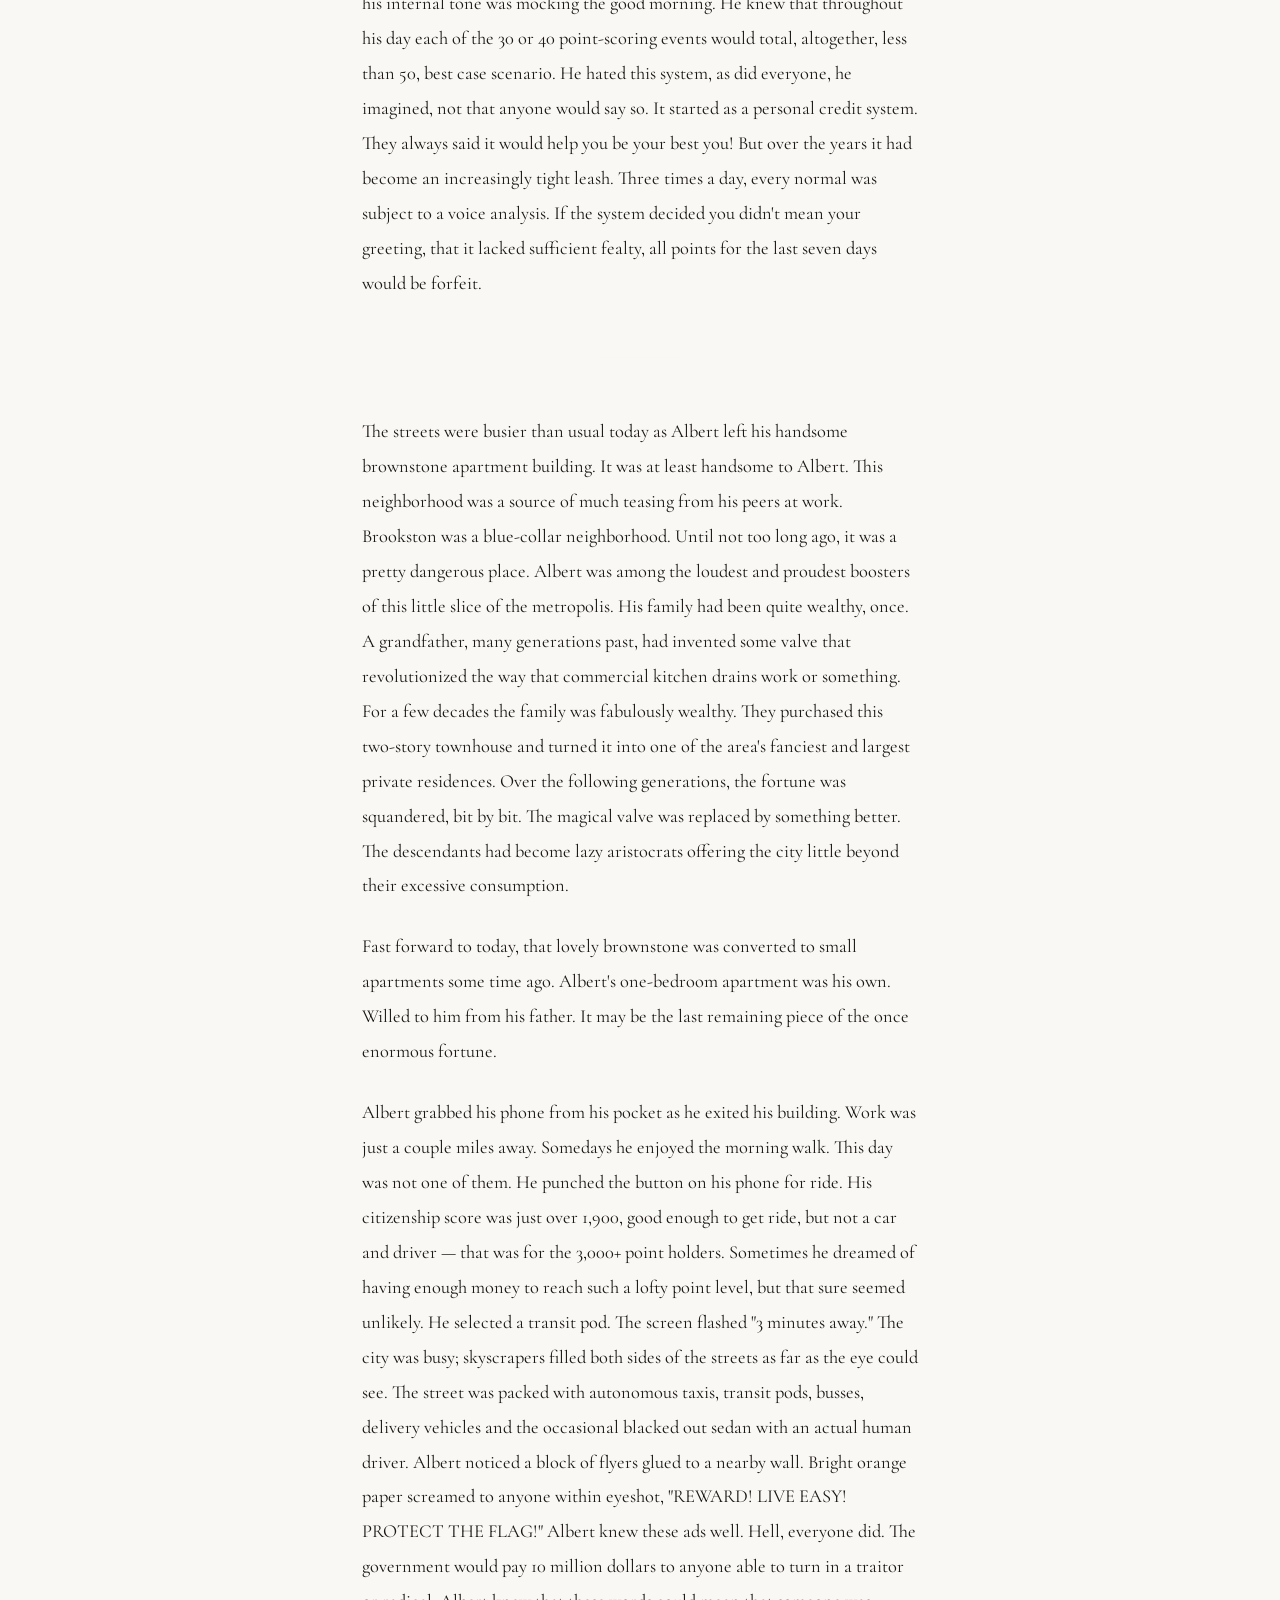
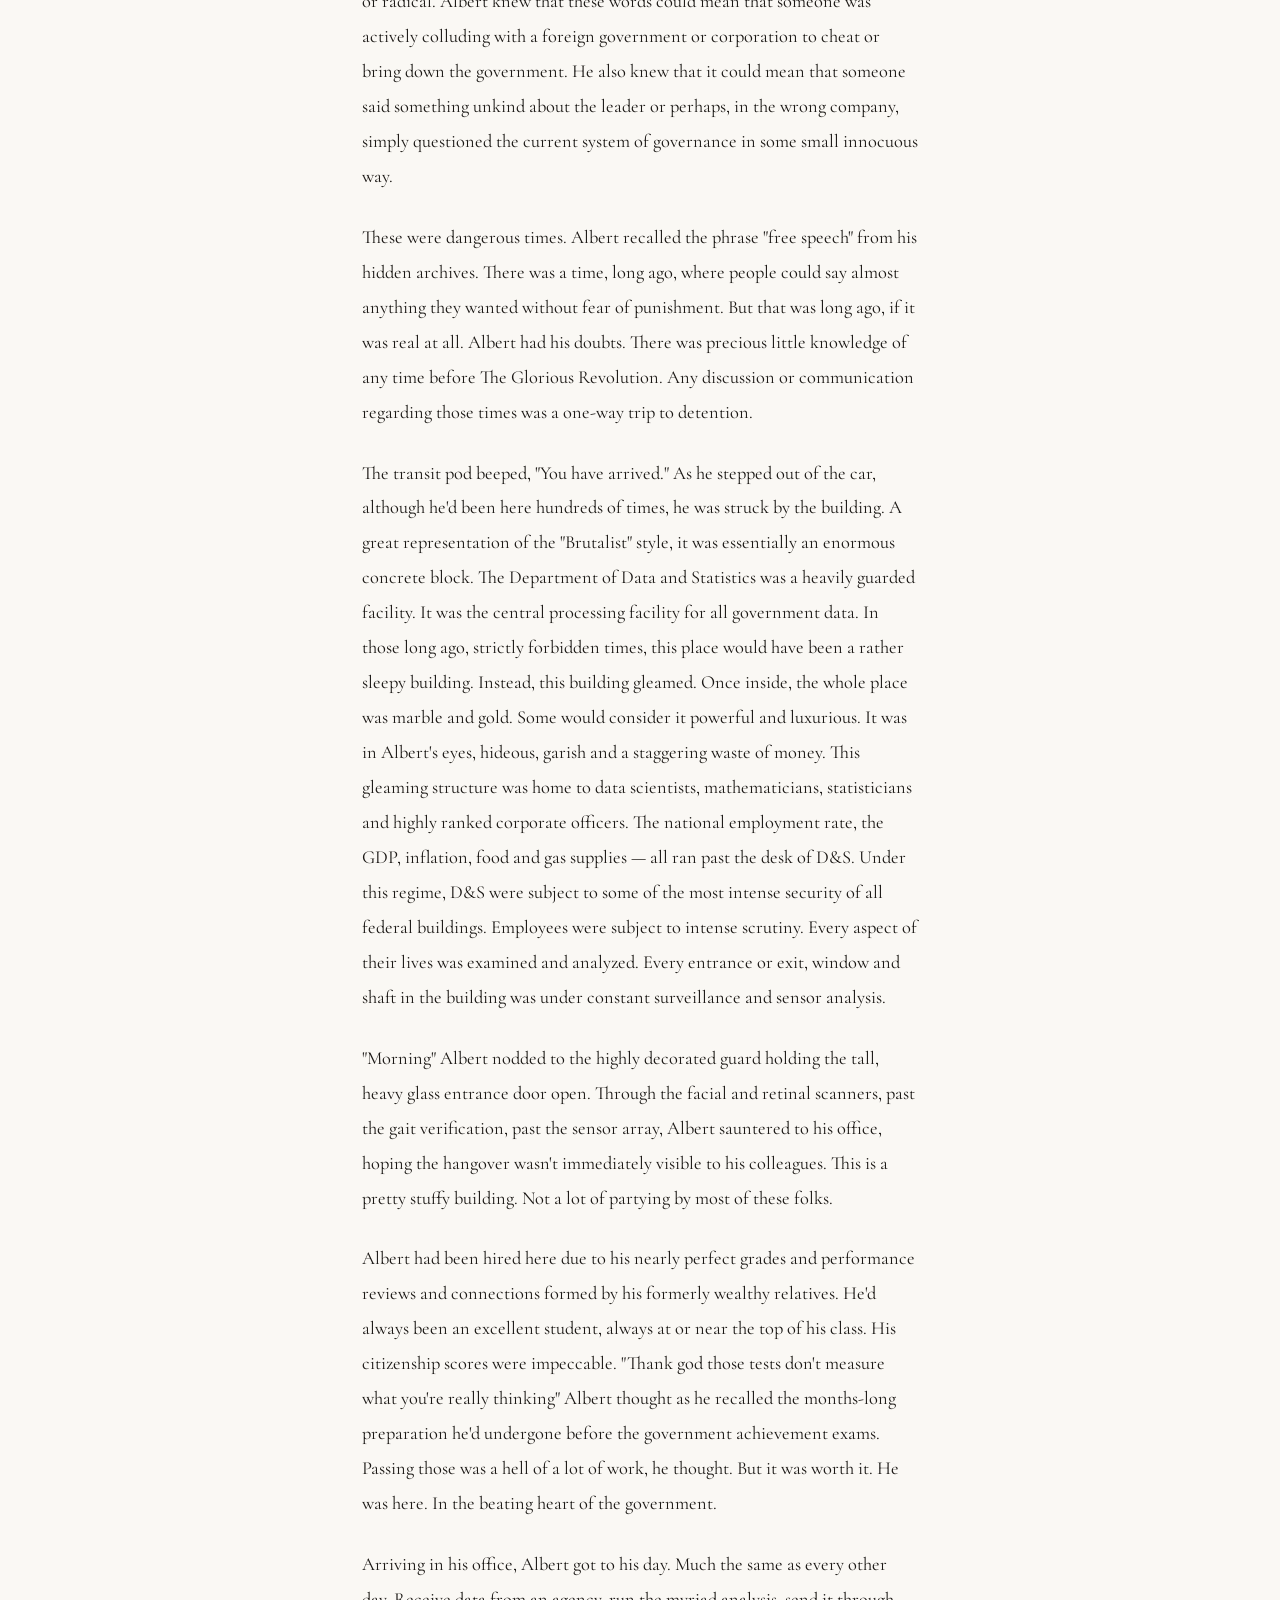
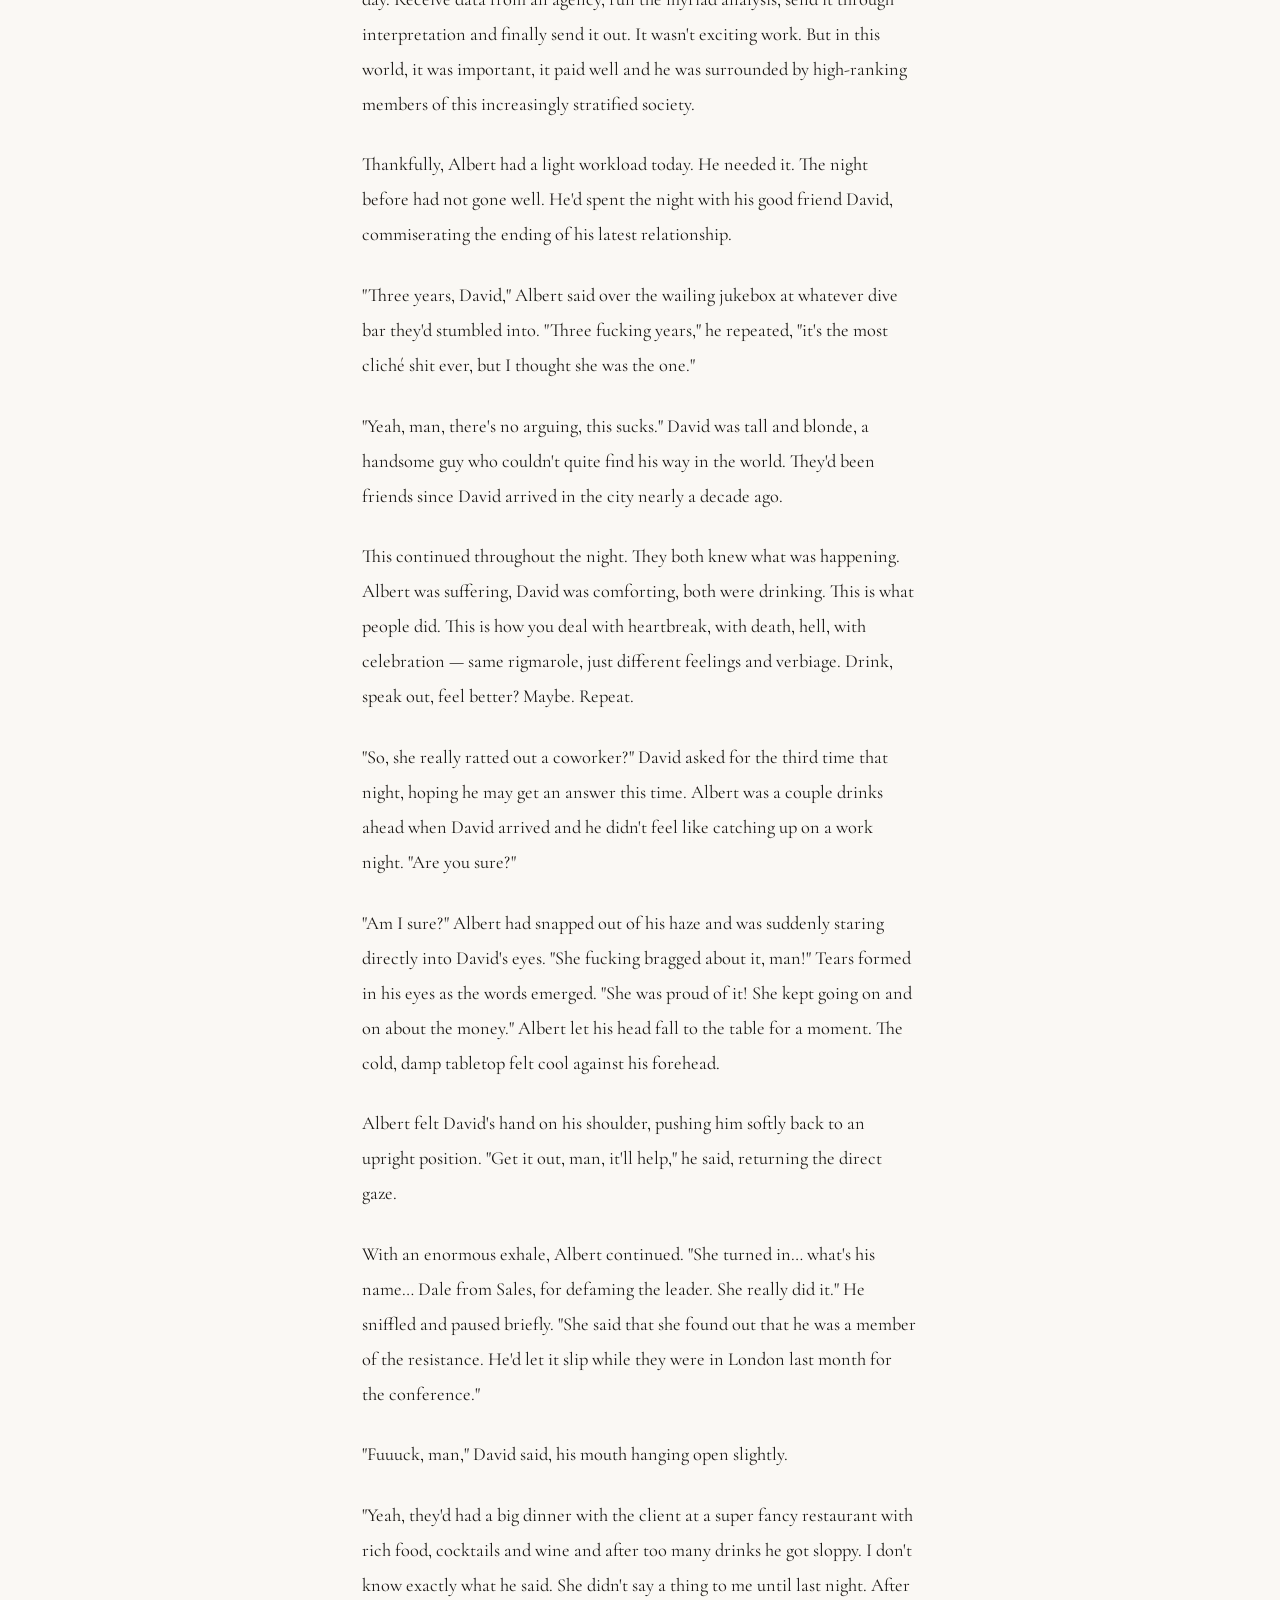
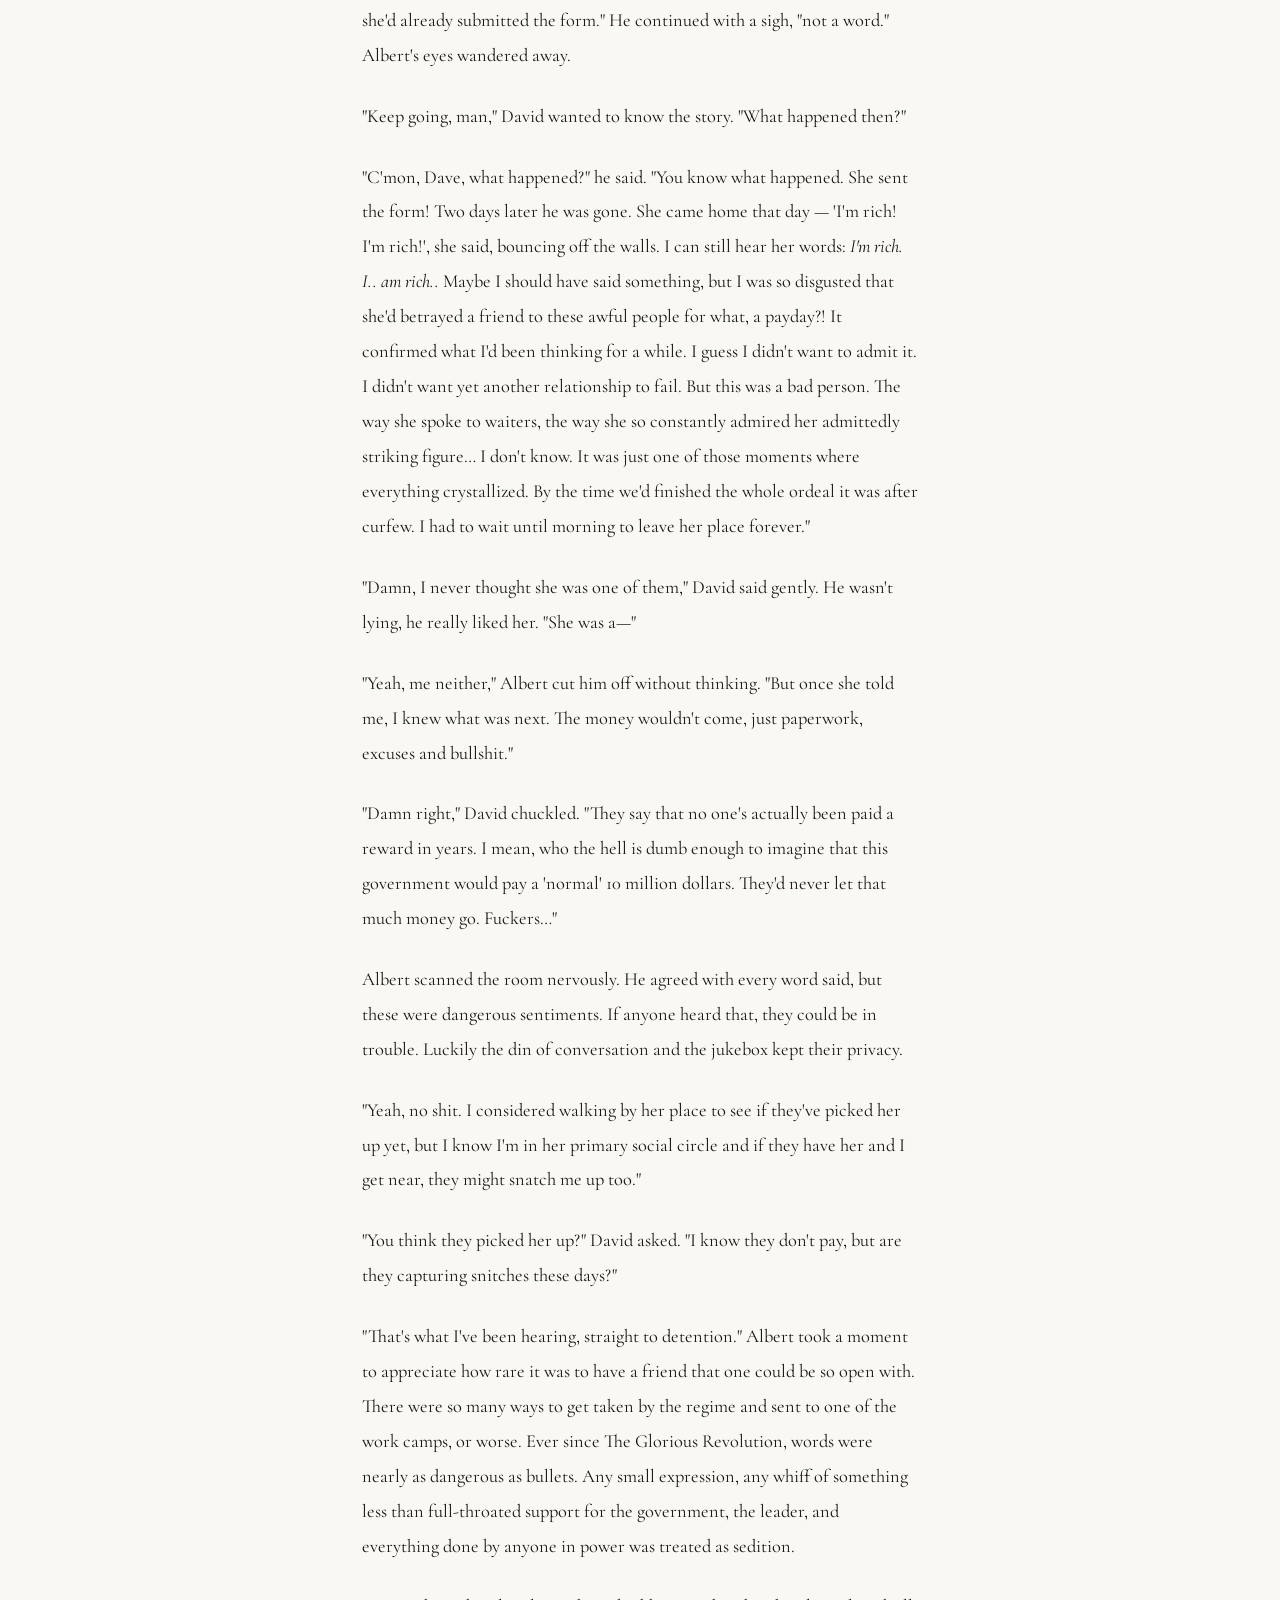
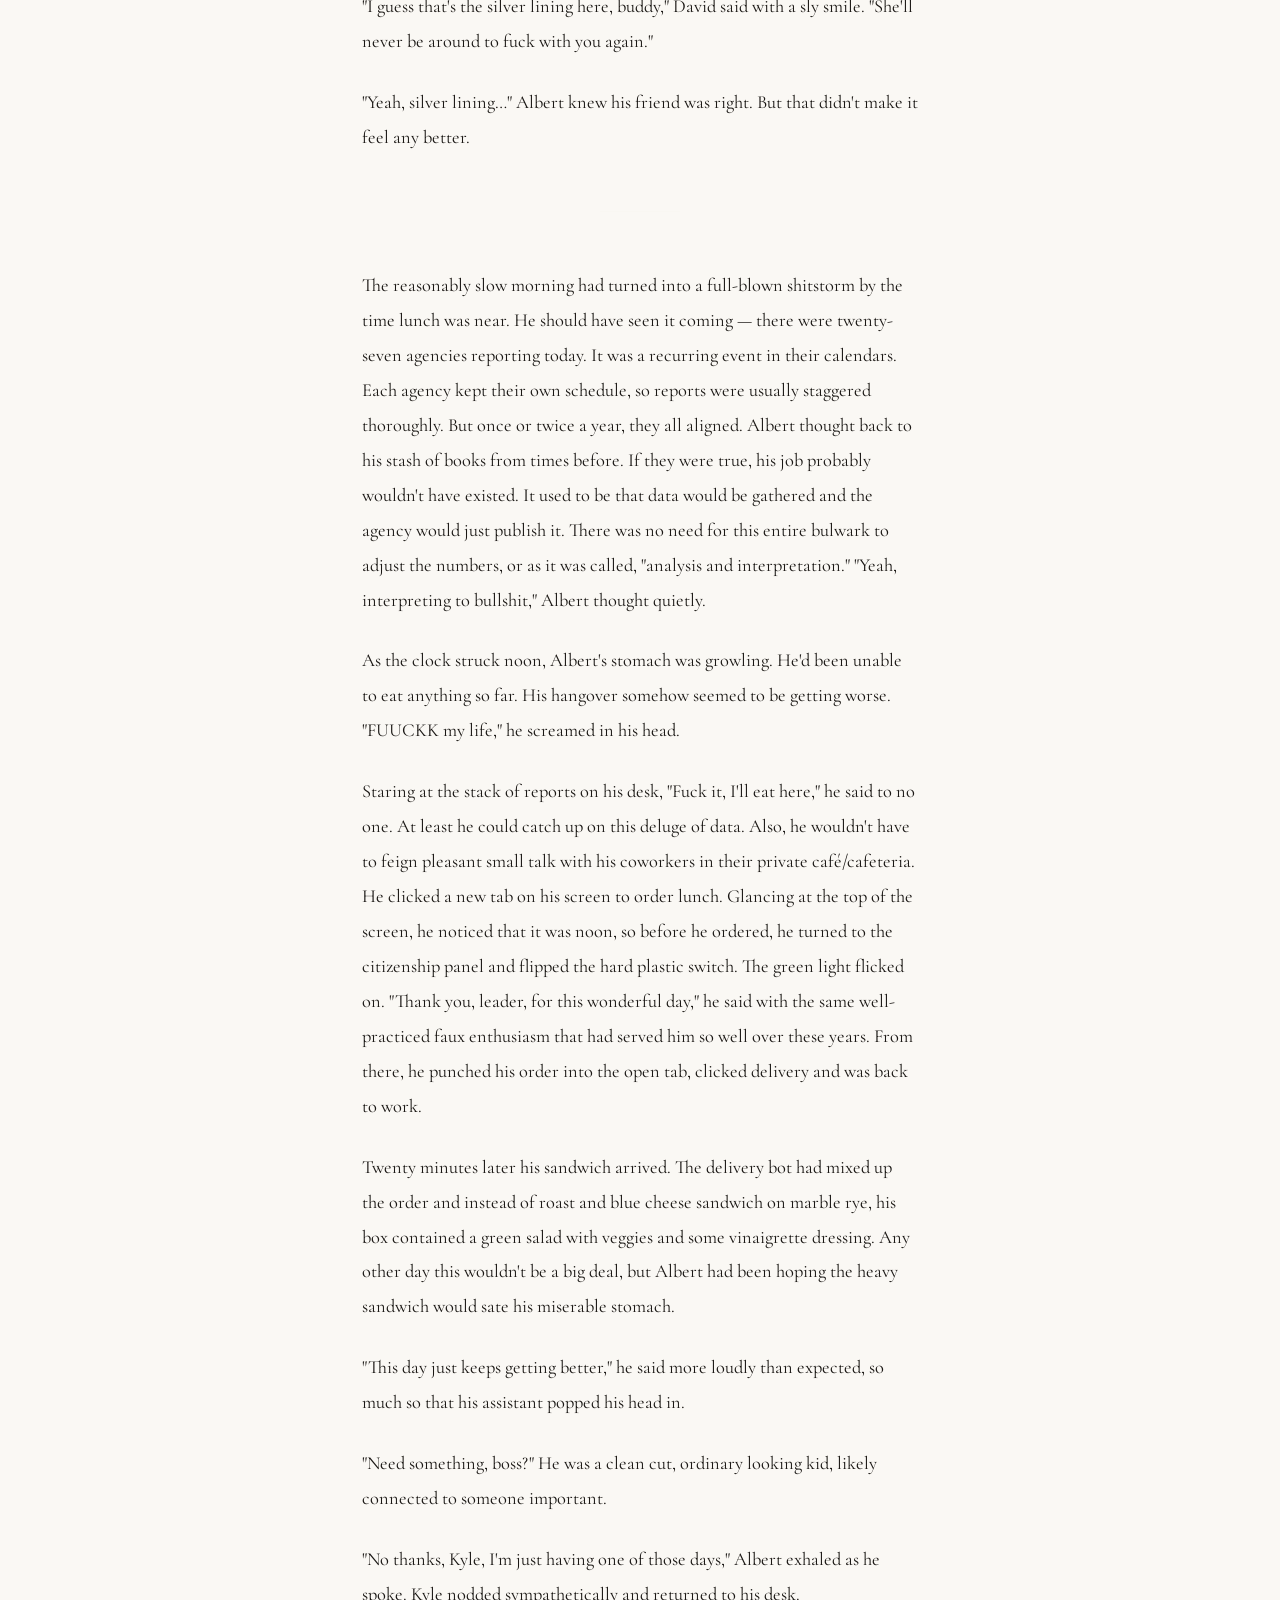
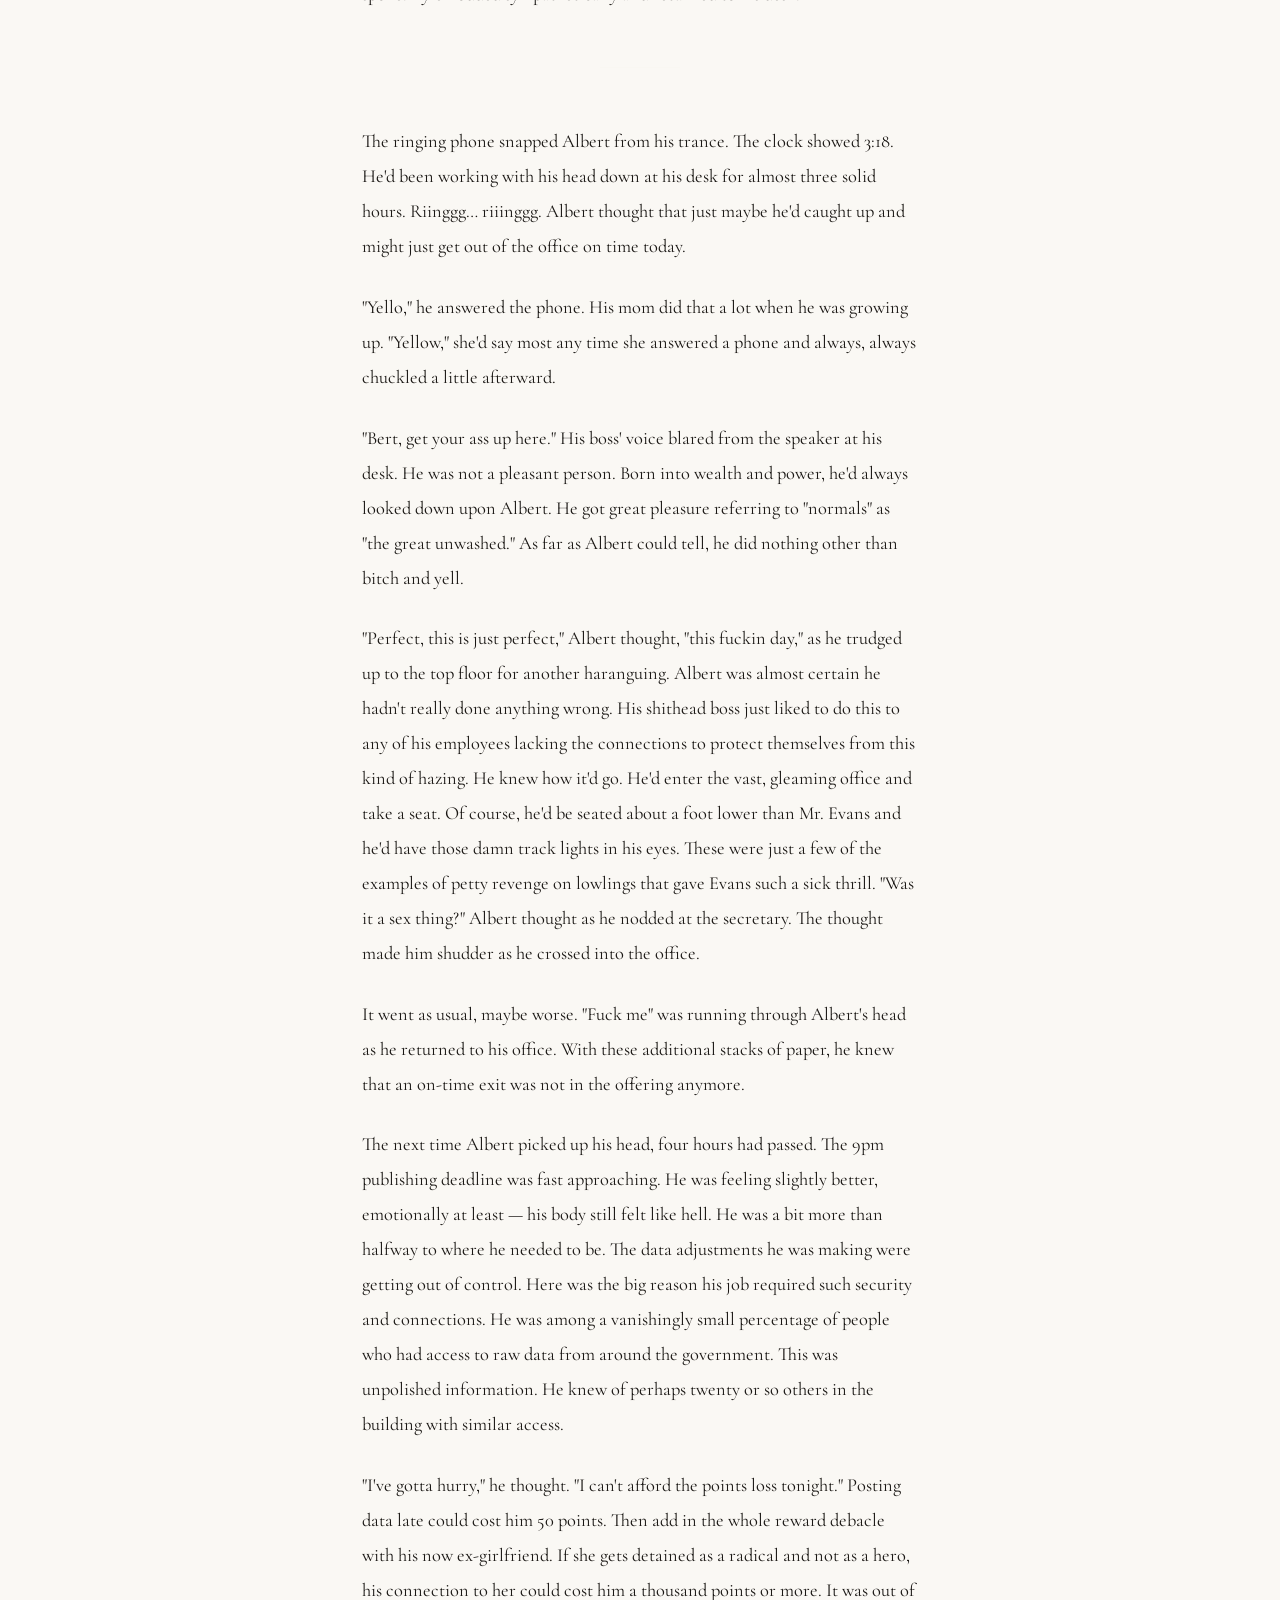
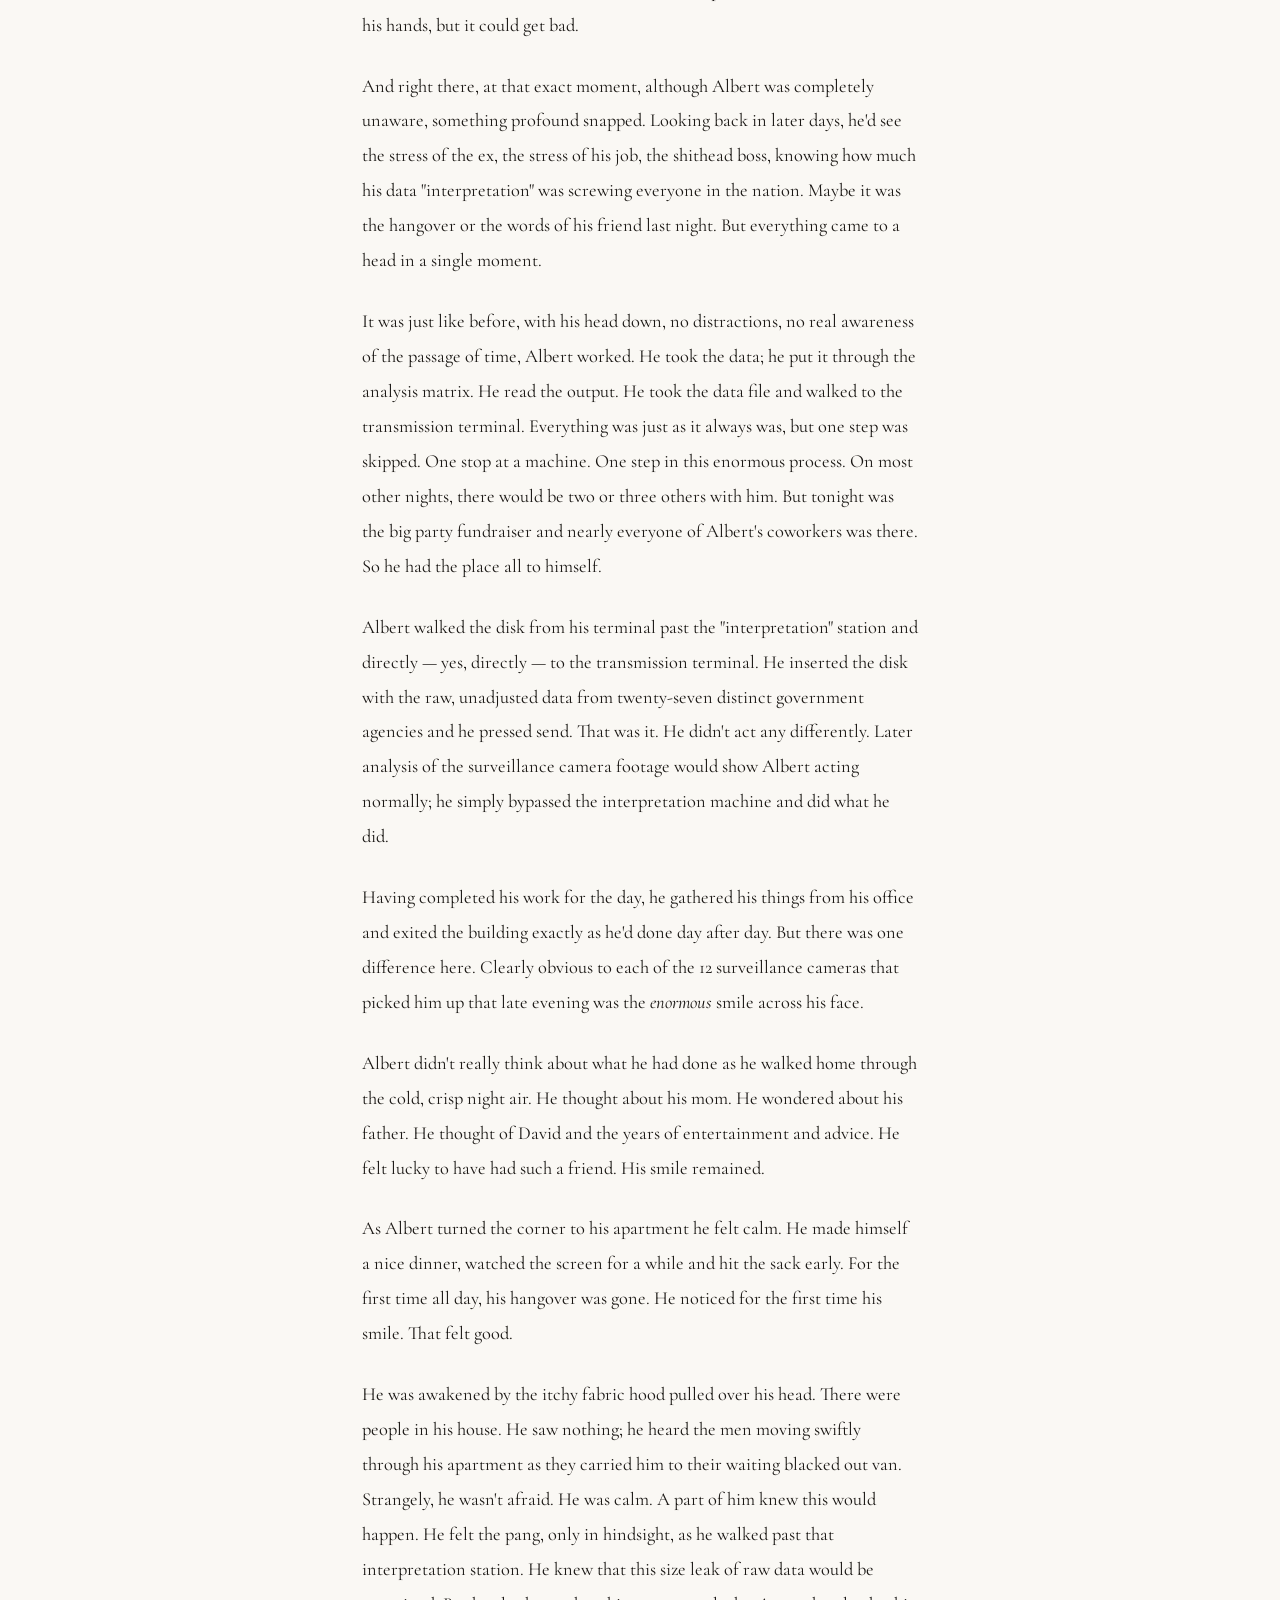
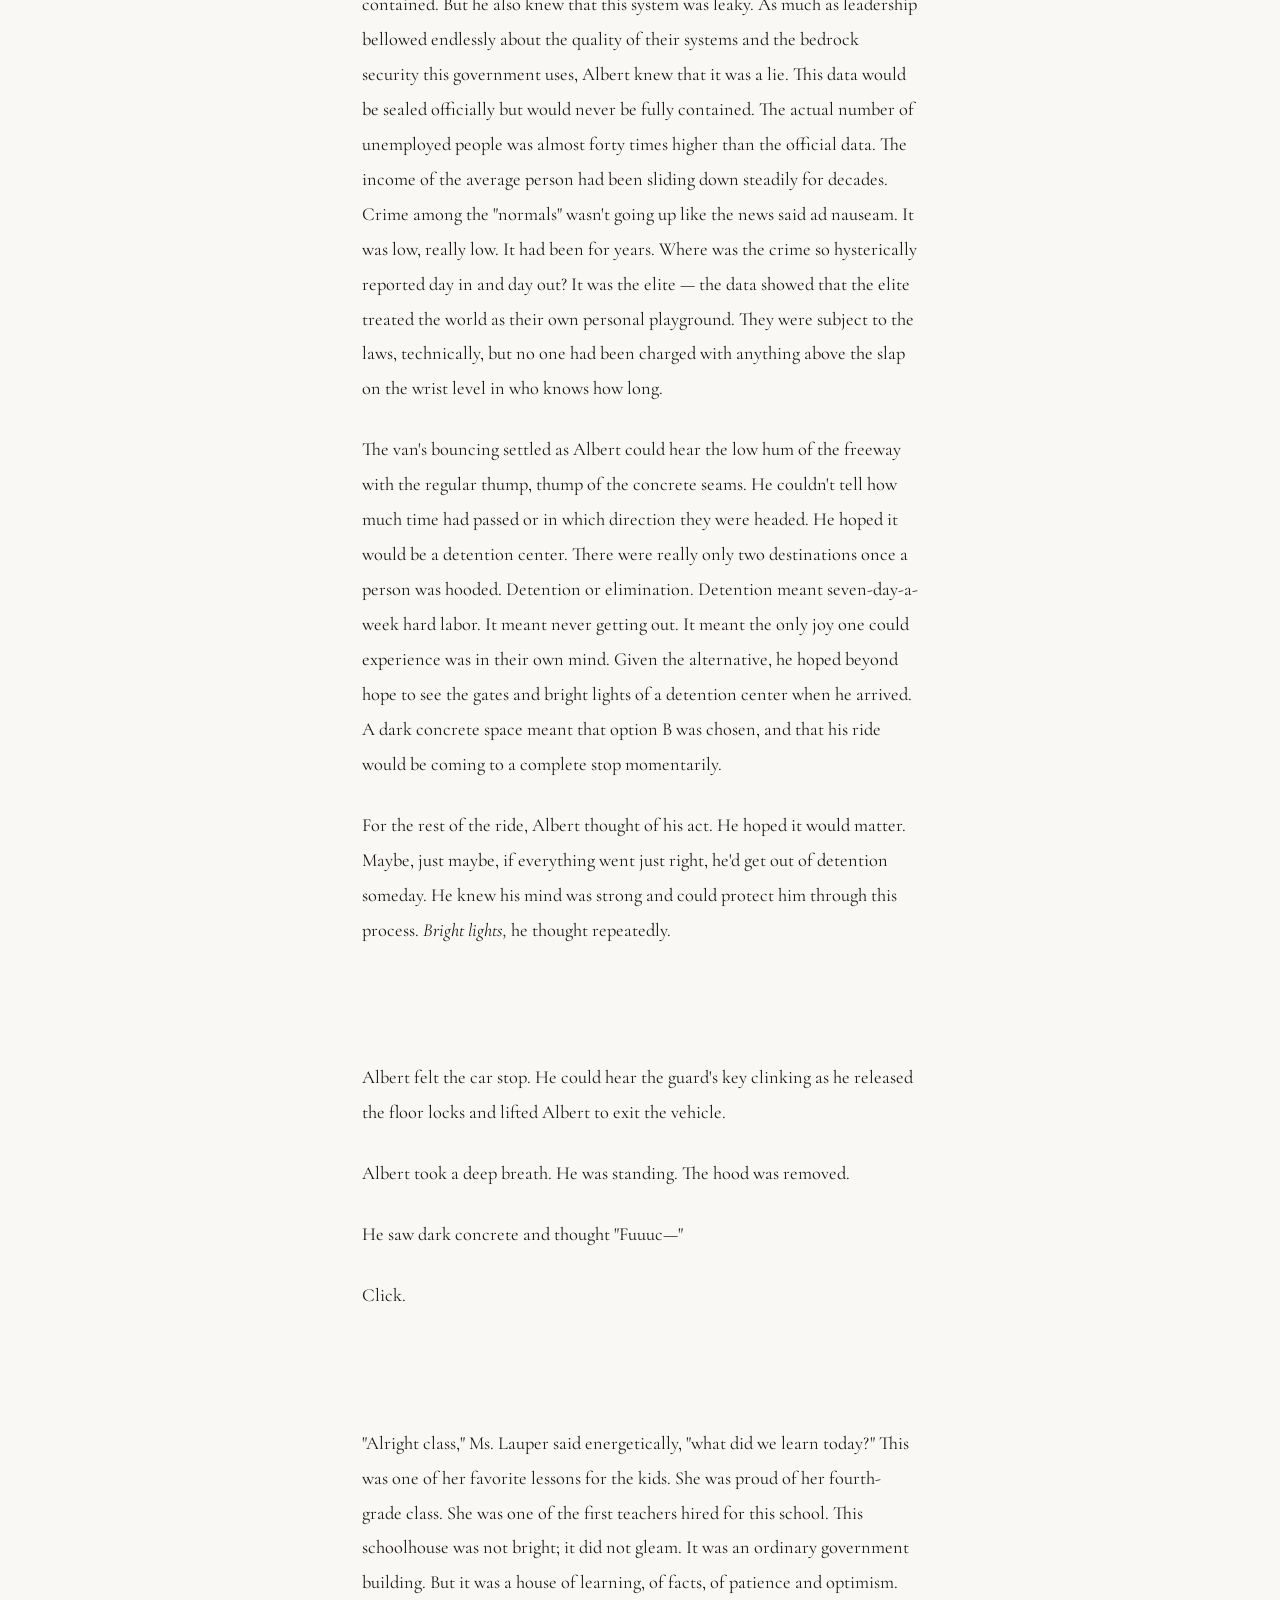
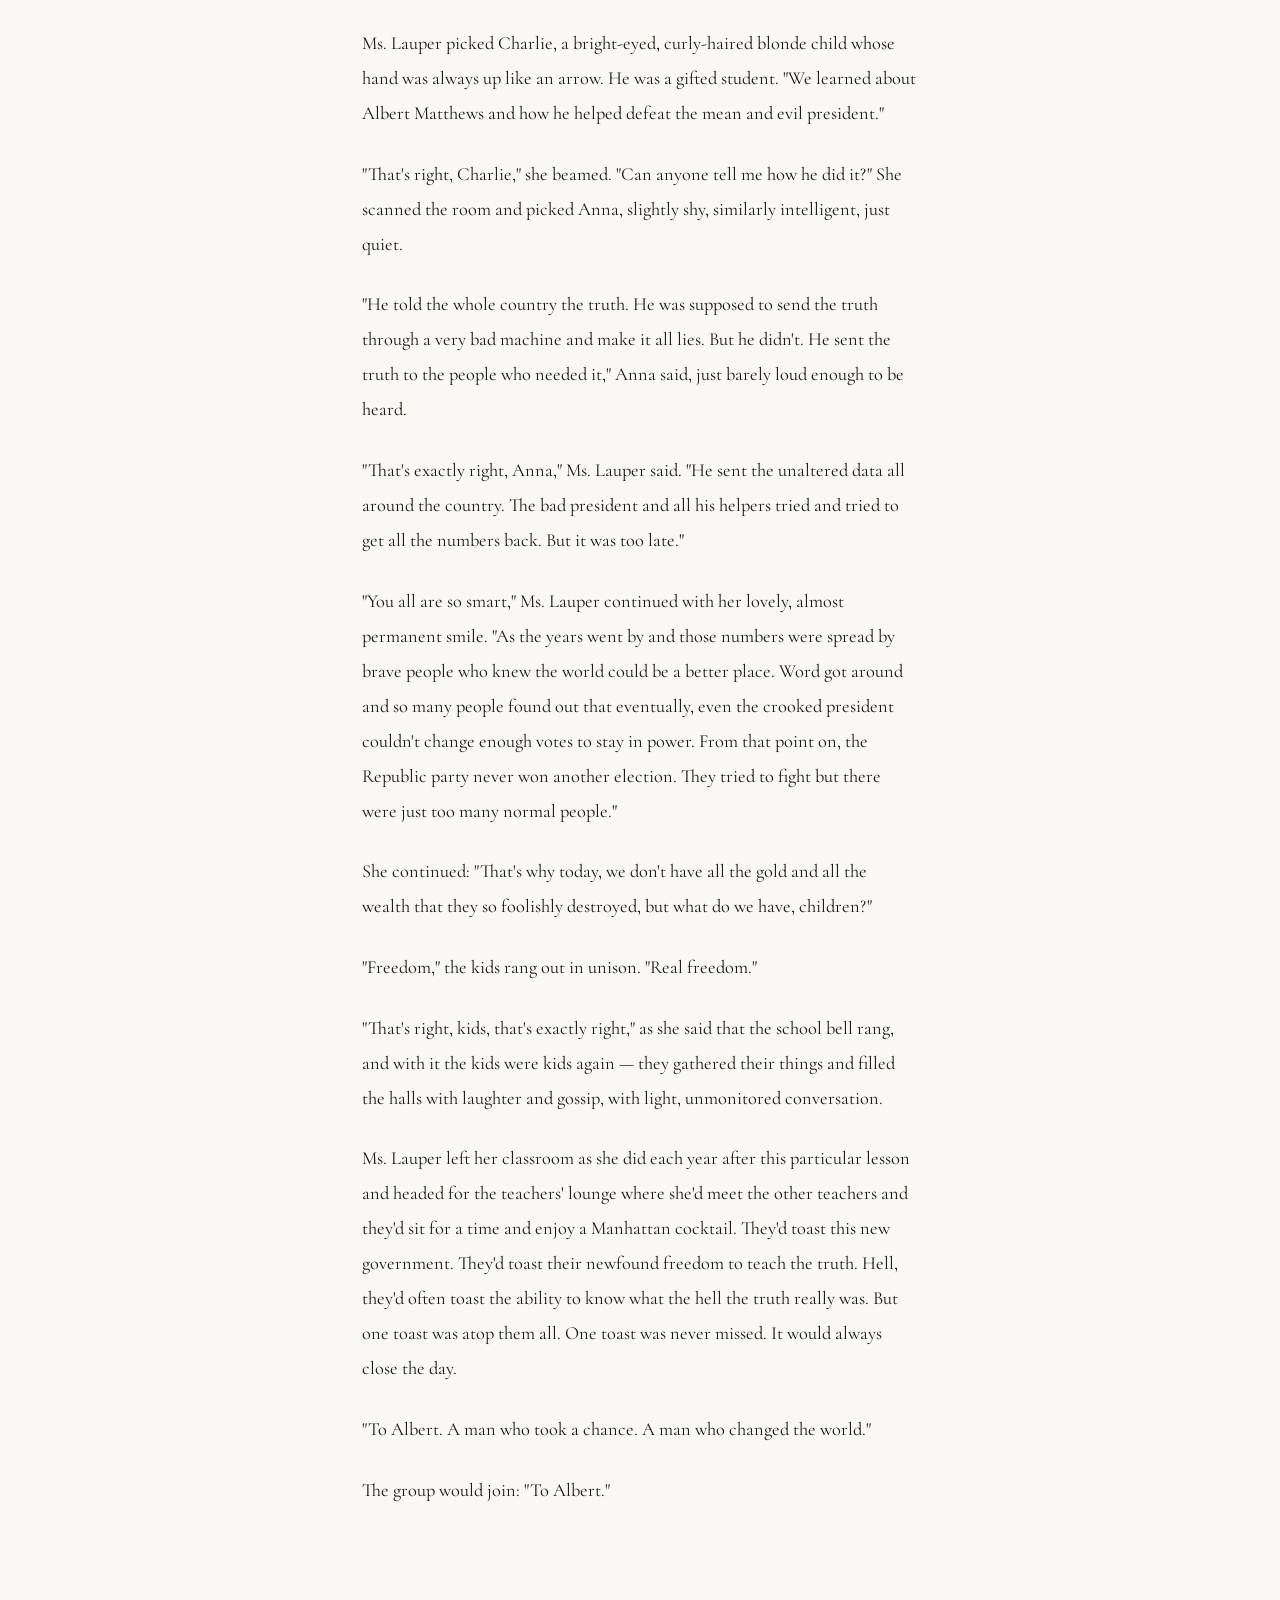
==== commit 287a66dc: "Add The Serial to site nav and homepage featured card" ====
--- a/badday.html
+++ b/badday.html
@@ -21,6 +21,7 @@
       <li><a href="photos.html">Photos</a></li>
       <li><a href="index.html#about">About</a></li>
       <li><a href="index.html#contact">Contact</a></li>
+      <li><a href="ntbd.html">The Serial</a></li>
       <li><a href="UI.html">Get Involved</a></li>
     </ul>
     <button class="nav-burger" onclick="document.getElementById('mobileMenu').classList.toggle('open')" aria-label="Menu">
@@ -38,6 +39,7 @@
   <a href="photos.html">Photos</a>
   <a href="index.html#about">About</a>
   <a href="index.html#contact">Contact</a>
+  <a href="ntbd.html">The Serial</a>
   <a href="UI.html">Get Involved</a>
 </div>
 
--- a/styles.css
+++ b/styles.css
@@ -88,7 +88,7 @@
   user-select: none;
 }
 .nav-logo:hover { color: var(--crimson); }
-.nav-links { list-style: none; display: flex; gap: 2rem; }
+.nav-links { list-style: none; display: flex; gap: 1.4rem; }
 .nav-links a {
   font-family: var(--font-mono); font-size: 0.80rem;
   letter-spacing: 0.12em; text-transform: uppercase;
@@ -117,7 +117,7 @@
   letter-spacing: 0.1em; color: var(--ink-muted);
   cursor: pointer; background: none; border: none; text-transform: uppercase;
 }
-@media (max-width: 620px) {
+@media (max-width: 860px) {
   .nav-links { display: none; }
   .nav-burger { display: flex; }
 }
